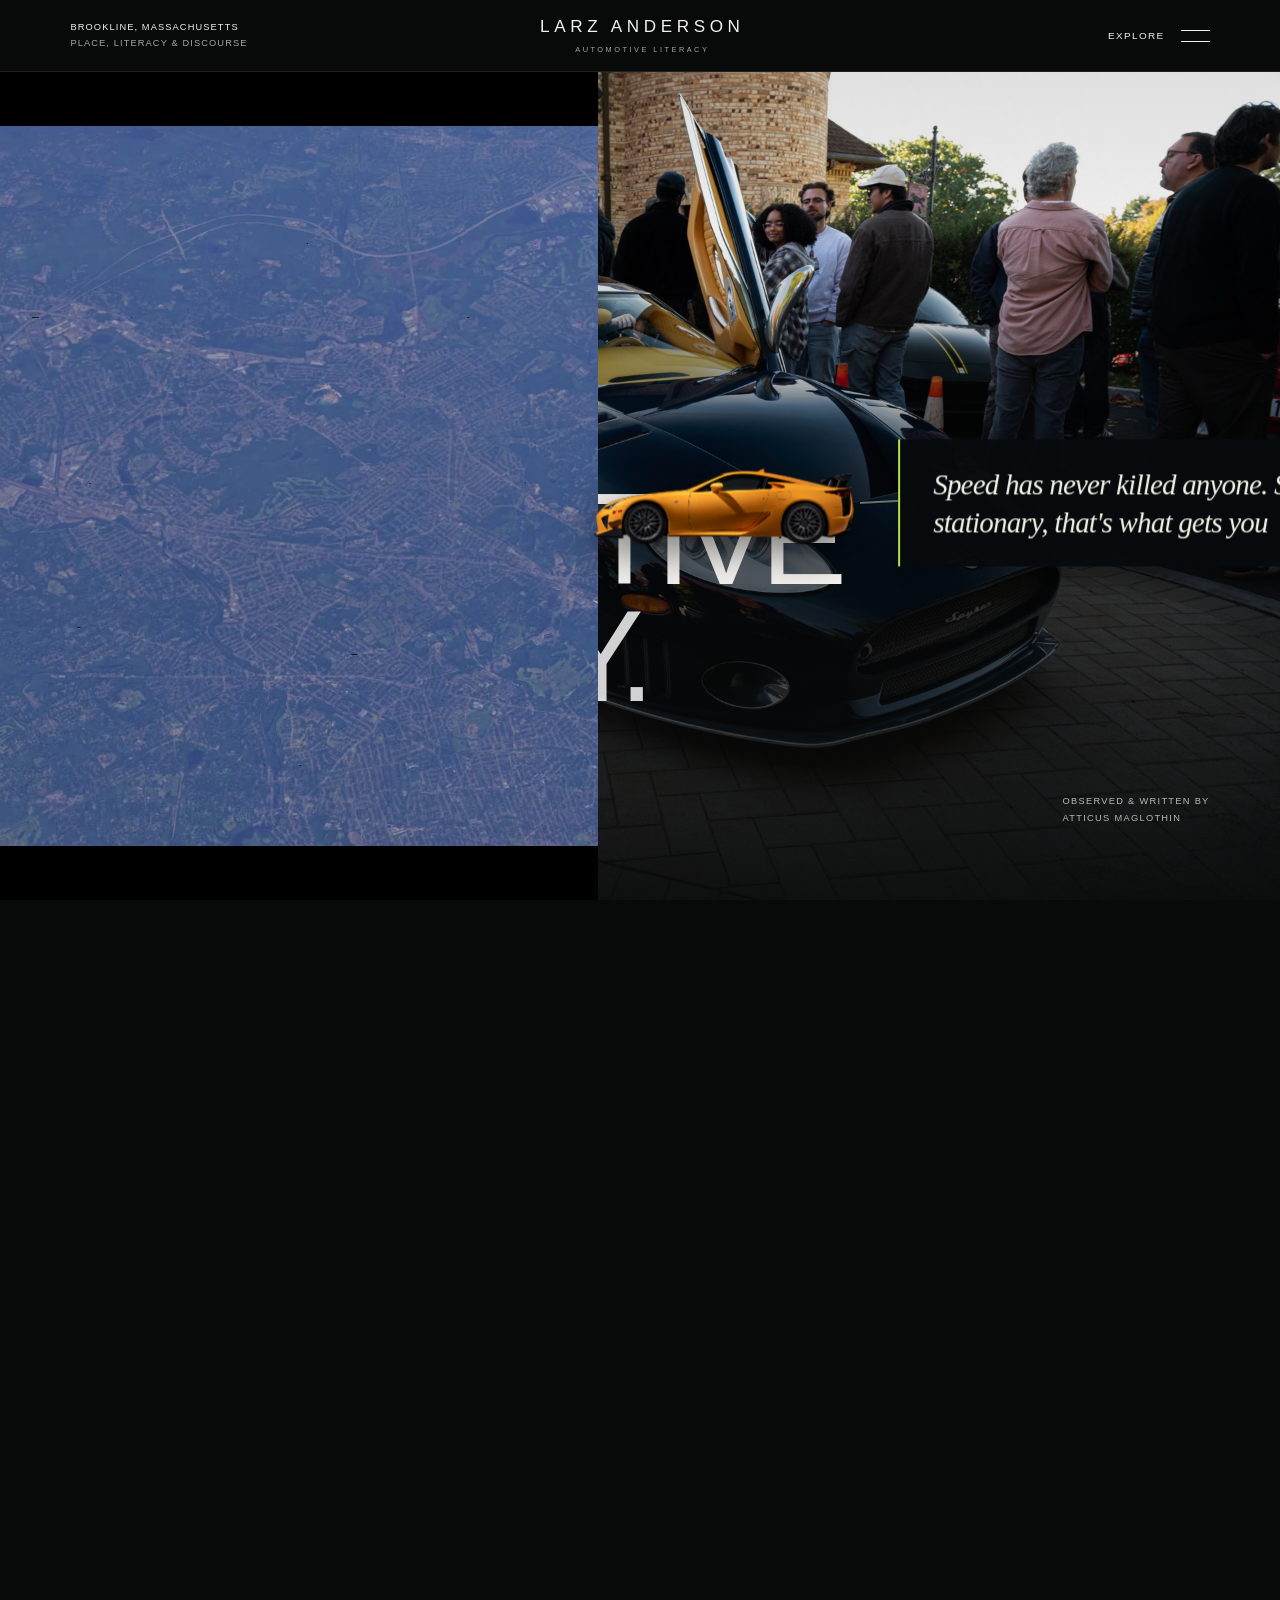
==== index.html @ 23d4bb06 "Use supplied Lexus LFA in intro and scale cursor lettering to 95 percent" ====
<!doctype html><html lang="en"><head><meta charset="utf-8"><meta name="viewport" content="width=device-width, initial-scale=1, viewport-fit=cover"><meta name="theme-color" content="#080909"><meta name="description" content="How Larz Anderson Auto Museum supports automotive literacies through preservation, written language, conversation, and participation."><title>Larz Anderson — Automotive Literacy and Discourse</title><link rel="stylesheet" href="styles.css?v=drive-20261023"><script src="script.js?v=intro-rollback-20261014" defer></script><link rel="preload" href="assets/larz-poster.jpg" as="image"><script type="module" src="car-cursor.mjs?v=quote-trails-095-20261023"></script><script type="module" src="scroll-scenes.mjs?v=scenes-2"></script><script type="module" src="intro-drive.mjs?v=lfa-20261023"></script></head><body><a class="skip-link" href="#mainContent">Skip to content</a>
<header class="site-header" id="siteHeader">
 <a class="header-location" href="#mainContent">Brookline, Massachusetts<span>Place, literacy &amp; discourse</span></a>
 <a class="site-title" href="#scrollSequence" aria-label="Larz Anderson — Introduction">LARZ ANDERSON<span>AUTOMOTIVE LITERACY</span></a>
 <button class="menu-toggle" id="menuToggle" type="button" aria-label="Open navigation" aria-expanded="false" aria-controls="siteNavigation"><span class="menu-word">Explore</span><span class="menu-lines" aria-hidden="true"><i></i><i></i></span></button>
 <nav class="site-navigation" id="siteNavigation" aria-label="Main navigation" hidden>
  <div class="navigation-heading"><p class="eyebrow">Literacy at Larz Anderson</p><p>A place to learn automotive culture.</p></div>
  <div class="navigation-links">
   <a href="#mainContent"><span>01</span>The argument<i>↗</i></a>
   <a href="#museum"><span>02</span>Museum &amp; history<i>↗</i></a>
   <a href="#analysis"><span>03</span>Language &amp; expertise<i>↗</i></a>
   <a href="#place"><span>04</span>Place &amp; participation<i>↗</i></a>
   <a href="fun-facts.html"><span>05</span>Estate connection<i>↗</i></a>
  </div><p class="navigation-credit">Atticus Maglothin / ENGL 1010 / Fall 2026</p>
 </nav>
</header>
<div class="loading-screen" id="loadingScreen" aria-live="polite"><p class="loading-name">LARZ ANDERSON</p><span class="loading-line"></span><p class="loading-label">Approaching a place of learning</p></div>
<section class="scroll-sequence" id="scrollSequence" aria-label="Aerial introduction">
 <div class="intro-stage"><video id="introVideo" class="intro-video" muted playsinline preload="metadata" poster="assets/larz-poster.jpg" aria-label="Aerial approach to the Larz Anderson Auto Museum"></video>
 <div class="intro-bottom"><div class="scroll-cue" id="scrollCue" aria-hidden="true"><span class="scroll-cue-line"></span>Scroll to explore</div></div>
 <div class="intro-progress" aria-hidden="true"><span id="introProgress"></span></div></div>
</section>
<main id="mainContent">
 <section class="project-hero" aria-labelledby="projectHeading">
  <button class="hero-photo-open" type="button" data-photo-view aria-haspopup="dialog" aria-label="Enlarge Spyker C8 · Cars &amp; Coffee"><img class="hero-image" fetchpriority="high" src="assets/cars-coffee/spyker.jpg" width="1920" height="1277" alt="A Spyker C8 with its doors raised outside Larz Anderson Auto Museum." loading="eager" decoding="async"></button>
  <div class="hero-shade"></div><div class="hero-content"><h1 id="projectHeading">AUTOMOTIVE<br><span>LITERACY.</span></h1><div class="hero-bottom"><p>Learning to read cars.<br><em>Learning to take part.</em></p><p class="hero-byline">Observed &amp; written by<br>Atticus Maglothin</p></div></div>
 </section>
 <section class="section-wrap introduction" id="reading" aria-labelledby="readingHeading">
  <div><h2 id="readingHeading" data-text-reveal>MORE THAN<br><em>MACHINES.</em></h2></div>
  <div class="prose "><p>During my October 10, 2026 visit to Larz Anderson Auto Museum, I moved between the original collection downstairs, the rotating exhibition upstairs, and Cars &amp; Coffee on the grounds. Outside, BMWs and Porsche 911s shared the setting with a Pagani Huayra and two Spykers. People gathered around particular cars, compared details, and discussed what owning them would involve. The museum brought together several ways of understanding cars: through their history, their design, the language surrounding them, and the experience of other visitors.</p><p>Literacy helps explain what was happening in those encounters. In <cite>What Is Literacy?</cite>, linguist James Paul Gee connects literacy to participation in secondary Discourses: socially recognizable ways of using language, thinking, and acting beyond our earliest home environment. A Discourse involves knowing how to take part in a group, including what its members notice and value. At the museum, identifying a car was one starting point. Explaining a detail, understanding a reference, or asking a useful question helped turn that recognition into participation.</p><p>Writing researcher Deborah Brandt adds another question in <cite>Sponsors of Literacy</cite>: who provides access to learning, on what terms, and with what benefit to themselves? She describes sponsors as people or institutions that enable and shape literacy while gaining something from it. Here, that sponsor is the present-day museum on the former Anderson estate. Larz Anderson himself is no longer alive. By preserving cars and hosting gatherings, the museum creates opportunities to develop automotive knowledge, while strengthening its own role as a place people return to for that exchange.</p></div>
 </section>
 <section class="chapter" id="museum" aria-labelledby="museumHeading">
  <div class="section-wrap"><header class="chapter-heading"><h2 id="museumHeading" data-text-reveal>READING<br><em>HISTORY.</em></h2></header></div>
  <div class="cinema-wide"><figure class="project-photo "><button class="photo-open media-frame" data-reveal type="button" data-photo-view aria-haspopup="dialog" aria-label="Enlarge Ford GT · interpreting the rotating exhibition"><img src="assets/cars-coffee/gt40.jpg" alt="A white and blue Ford GT beside a blue Ferrari in the rotating exhibition." width="1920" height="1277" loading="lazy" decoding="async"></button><figcaption>Ford GT · interpreting the rotating exhibition<span>Atticus Maglothin</span></figcaption></figure></div>
  <div class="section-wrap split-story"><div class="portrait-column"><figure class="project-photo portrait"><button class="photo-open media-frame" data-reveal type="button" data-photo-view aria-haspopup="dialog" aria-label="Enlarge The original collection · reading design and an old Massachusetts plate"><img src="assets/cars-coffee/collection.jpg" alt="An early automobile with brass lamps and a plate marked MASS 1919 in the basement collection." width="1277" height="1920" loading="lazy" decoding="async"></button><figcaption>The original collection · reading design and an old Massachusetts plate<span>Atticus Maglothin</span></figcaption></figure></div><div class="prose "><p>Downstairs, the original collection made earlier approaches to transportation available for close examination. My photograph shows an upright passenger compartment, brass lamps, and narrow wheels. Upstairs, the rotating exhibition offered a different set of shapes and proportions, including the low Ford GT and the angular white Lamborghini Countach. Moving between the floors allowed me to compare visible design choices rather than treat automotive development as a list of dates.</p><p>Preserving these cars keeps evidence of engineering, design, and use available to later visitors. Their value as museum objects does not depend on whether someone would choose them for transportation today. Nor does it require assuming that other people consider them worthless. The museum makes a particular case for their historical importance by maintaining them, displaying them together, and giving visitors opportunities to investigate their differences.</p><p>Written language also contributes to that reading. In my collection photograph, the old plate includes the abbreviation MASS and the year 1919. Those marks give a visitor something specific to interpret alongside the car's physical features; the plate's date alone does not establish the vehicle's model year. Across the Countach's windshield, the words European Motorsports add another reference beyond the manufacturer's identity. The lettering brings an automotive business name into the display. A visitor can read those words without already knowing the car's technical history, then use them as a starting point for questions.</p><p>This helps clarify what I mean by recognizing cars through their appearance. It involves connecting details such as a badge, body shape, or door design with a model and what I already know about it. Outside, groups gathering around the Pagani and Spykers made their significance visible in another way. Someone unfamiliar with those manufacturers could see that other visitors found the cars unusual, then listen or ask why. Written references, design details, and other people's responses offered different routes into understanding the same object.</p></div></div>
  <div class="section-wrap offset-gallery"><figure class="project-photo wide-car"><button class="photo-open media-frame" data-reveal type="button" data-photo-view aria-haspopup="dialog" aria-label="Enlarge Lamborghini Countach"><img src="assets/cars-coffee/countach.jpg" alt="A white Lamborghini Countach with a rear wing and European Motorsports windshield lettering inside the museum." width="1920" height="1200" loading="lazy" decoding="async"></button><figcaption>Lamborghini Countach · a rear wing and European Motorsports windshield lettering<span>Atticus Maglothin</span></figcaption></figure><p class="image-note">Preserved objects.<br><em>New interpretations.</em></p></div>
 </section>
 <section class="chapter chapter-tonal" id="analysis" aria-labelledby="analysisHeading"><div class="section-wrap">
  <header class="chapter-heading"><h2 id="analysisHeading" data-text-reveal>A SHARED<br><em>LANGUAGE.</em></h2></header>
  <div class="split-story discourse-story"><div class="prose "><p>Huayra, MC20, 720S, and SLR can sound like unrelated names and codes to someone new to the setting. They refer here to models made by Pagani, Maserati, McLaren, and Mercedes-Benz with McLaren. Enthusiasts can use those short references without repeating each manufacturer's full name. That shorthand makes conversation efficient among people who share the background, but a newcomer may need the reference explained before the discussion becomes accessible.</p><p>There is a difference between recognizing that vocabulary and using it to explain something. A rear wing, for example, is the raised structure across the back of a car, commonly associated with controlling airflow. Knowing the term allows someone to name the part. Knowing its history on a particular model allows them to contribute more. During a conversation about the Countach, another visitor mentioned that he had not realized they could have wings. I shared the background I knew about wings being fitted separately from the production line. A visible feature became the subject of an exchange because we brought different knowledge to it.</p><p>My background knowledge became socially useful at that moment. It gave me something relevant to offer a person I did not know, while his uncertainty gave the conversation a direction. The exchange fits Gee's account of Discourse because participation involved connecting an object, an explanation, and another person's interest. Remembering a fact alone would not have created that interaction. Using it in response to what someone else noticed did.</p><p>Tony Mirabelli examines this relationship between words and situations in <cite>Learning to Serve: The Language and Literacy of Food Service Workers</cite>. Studying restaurant workers, he shows that reading a menu involves knowing how dishes are prepared and how to respond to particular customers. Familiarity with the words on the page is only part of the work. The museum is a different setting, but his analysis helps explain why automotive literacy also extends beyond jargon. Explaining a wing to an unfamiliar visitor requires choosing the background that makes the detail meaningful to that person.</p><p>A tourist who cannot identify the MC20 is therefore unfamiliar with one set of references, rather than without literacy. They may bring knowledge of photography, design, history, or another language that changes what they notice. A question can make room for that knowledge and invite an enthusiast to explain their own. The Countach conversation shows how unequal familiarity can support an exchange. It can also become a barrier if experienced visitors assume everyone already understands their shorthand. Access to the cars does not automatically provide access to every conversation around them.</p></div><figure class="project-photo "><button class="photo-open media-frame" data-reveal type="button" data-photo-view aria-haspopup="dialog" aria-label="Enlarge Pagani Huayra · recognition and attention"><img src="assets/cars-coffee/pagani.jpg" alt="The side and front wheel of a blue Pagani Huayra, with visitors gathered behind it." width="1920" height="1277" loading="lazy" decoding="async"></button><figcaption>Pagani Huayra · recognition and attention<span>Atticus Maglothin</span></figcaption></figure></div>
  <div class="split-story story-gap"><figure class="project-photo "><button class="photo-open media-frame" data-reveal type="button" data-photo-view aria-haspopup="dialog" aria-label="Enlarge Spyker C8 · reading design details"><img src="assets/cars-coffee/spyker-detail.jpg" alt="The open door and tan cockpit of a Spyker C8, showing its steering wheel and interior details." width="1920" height="1277" loading="lazy" decoding="async"></button><figcaption>Spyker C8 · reading design details<span>Atticus Maglothin</span></figcaption></figure><div><h3 data-text-reveal>The Knowledge<br>of Ownership</h3><div class="prose "><p>The conversations I overheard moved beyond model names into the practical experience of ownership. People discussed whether they would risk taking especially rare cars out and how owners avoided scratches when driving in Boston. These questions brought the cars into a familiar environment of streets, parking, and possible damage. Admiring the design and deciding whether to drive it through the city required different kinds of knowledge.</p><p>The Montana plates drew my attention for a similar reason. After recognizing one, I began looking for others. I already associated Montana registration with efforts to reduce the tax costs of owning expensive cars, so the plate meant more to me than the name of a distant state. Among the rarest and most expensive cars I looked at, most seemed to carry Montana plates. That was an impression from the vehicles I checked, rather than a systematic count, and a plate alone could not establish why an individual owner registered there.</p><p>My prior knowledge changed what I looked for and how I interpreted what I found. Someone without that background might read Montana simply as evidence of a car's connection to another state. I read it as a possible clue about the financial administration behind the display. Mirabelli's attention to language in context helps explain the difference: the same written reference can lead to different understandings depending on the knowledge a reader brings. At the museum, a small piece of literal text opened a question about ownership that the car's appearance could not answer.</p></div></div></div>
  <div class="detail-gallery"><figure class="project-photo "><button class="photo-open media-frame" data-reveal type="button" data-photo-view aria-haspopup="dialog" aria-label="Enlarge Pagani Huayra · interpreting engineering"><img src="assets/cars-coffee/pagani-detail.jpg" alt="Exposed structure and mechanical details under the open bodywork of a Pagani Huayra." width="1920" height="1277" loading="lazy" decoding="async"></button><figcaption>Pagani Huayra · interpreting engineering<span>Atticus Maglothin</span></figcaption></figure><figure class="project-photo "><button class="photo-open media-frame" data-reveal type="button" data-photo-view aria-haspopup="dialog" aria-label="Enlarge Lamborghini Revuelto · visual literacy"><img src="assets/cars-coffee/revuelto.jpg" alt="The front wheel, brake and sculpted bodywork of a Lamborghini Revuelto." width="1920" height="1277" loading="lazy" decoding="async"></button><figcaption>Lamborghini Revuelto · visual literacy<span>Atticus Maglothin</span></figcaption></figure></div>
 </div></section>
 <section class="chapter" id="place" aria-labelledby="placeHeading"><div class="section-wrap">
  <header class="chapter-heading"><h2 id="placeHeading" data-text-reveal>PLACE &amp;<br><em>ACCESS.</em></h2></header>
  <div class="split-story place-story"><div><div class="prose "><p>The grounds also shaped what received attention. Lower on the hill, I encountered more familiar BMWs and Porsche 911s, with Corvettes and Chargers along the side slopes. Near the museum at the top, reserved spaces gave the rarest and most expensive cars a prominent setting. The Pagani and Spykers near the museum, together with the groups gathering around them, made the progression especially noticeable. Specific cars, their placement, and the attention they attracted supported my impression of a hierarchy.</p><p>That hierarchy did not make the other cars insignificant. It made some forms of significance easier to see. A newcomer could follow the movement uphill and the gathering crowds before understanding the models themselves. Someone with a particular interest in BMWs could find a different center of attention lower down. The setting helped communicate what was exceptional within this gathering, while visitors' backgrounds still shaped what mattered to them.</p><p>Brandt's account of sponsorship makes access part of this analysis. The museum supplied the grounds, collections, and event through which visitors could encounter cars and other people's expertise. Its <a href="https://www.larzanderson.org/event-details/cars-coffee-2026-10-10-08-30">listing for the October 10 gathering</a> offered complimentary museum admission and welcomed spectators. That opened participation to people who had no car to display. Yet access to conversation still depended partly on whether explanations were available. The museum could bring a newcomer close to a rare car; learning what its details meant also depended on signs, questions, and the people nearby.</p></div></div><figure class="project-photo portrait"><button class="photo-open media-frame" data-reveal type="button" data-photo-view aria-haspopup="dialog" aria-label="Enlarge BMW · participation beyond the rarest cars"><img src="assets/cars-coffee/bmw.jpg" alt="A red BMW parked on the grass with its hood open and trees behind it." width="1277" height="1920" loading="lazy" decoding="async"></button><figcaption>BMW · participation beyond the rarest cars<span>Atticus Maglothin</span></figcaption></figure></div>
  <div class="split-story story-gap"><figure class="project-photo "><button class="photo-open media-frame" data-reveal type="button" data-photo-view aria-haspopup="dialog" aria-label="Enlarge Jaguar · a setting for historical interpretation"><img src="assets/cars-coffee/jaguar.jpg" alt="A classic black Jaguar seen from the front inside the museum." width="1920" height="1277" loading="lazy" decoding="async"></button><figcaption>Jaguar · a setting for historical interpretation<span>Atticus Maglothin</span></figcaption></figure><div><h3 data-text-reveal>Making Room<br>for Exchange</h3><div class="prose "><p>The espresso bar stood near the entrance, close to the cars and the movement between the museum and its grounds. Its placement gave visitors a shared stopping point in the middle of the gathering. People could pause for coffee without leaving the setting where they were looking at cars. The museum's event listing identifies the provider as Espresso Dave. That arrangement placed a familiar everyday activity beside a more specialized interest.</p><p>This matters for Gee's distinction between acquisition and learning. He uses acquisition for developing familiarity through exposure and practice in meaningful settings, while learning involves conscious explanation and analysis. Coffee near the cars helped provide time and proximity for the first; a conversation explaining a feature could contribute to the second. The location created opportunities for those processes to meet, even though I could not assume that every person stopping for coffee was discussing cars.</p><p>The museum's sponsorship therefore included the conditions for exchange as well as its displayed collection. The bar near the entrance, the cars outside, and the exhibitions inside gave people connected reasons to remain in the same place. Visitors supplied the questions and explanations that could turn that proximity into participation. Hosting those encounters also supported the museum's own identity as a gathering place for automotive interest.</p></div></div></div>
  <div class="closing-statement"><h3 data-text-reveal>LEARNING<br>TOGETHER.</h3><div class="prose "><p>Learning together became clearest when I looked at specific moments from the visit. Beside the Countach, another visitor's unfamiliarity with the wing gave my background knowledge a use. Outside, recognizing one Montana plate changed how I examined the cars that followed. Around the Pagani and Spykers, other people's attention showed newcomers where there might be something worth investigating. Knowledge developed through different combinations of objects, written language, prior experience, and conversation.</p><p>The three readings help explain different parts of those moments. Gee shows why knowing how to participate matters alongside knowing facts. Mirabelli shows why interpreting words and responding to people depend on the situation. Brandt directs attention to the institution providing these opportunities and shaping their terms. Applied to the visit, their ideas explain how the museum supports automotive literacies through preservation and through the social activity surrounding its collections.</p><p>I arrived with enough background to recognize certain cars and contribute to a conversation, but that familiarity also shaped what I noticed first. Another visitor could begin with a photograph, a plate, or an unfamiliar feature and reach a different question. The museum's value as a place of literacy lies in making those starting points available for exchange. Its collections preserve objects people can return to, while its gatherings allow what one person knows to become useful to someone else.</p></div></div>
 </div></section>
 <a class="fact-teaser" href="fun-facts.html"><div><p class="teaser-title">HISTORY<br><em>IN PLACE.</em></p></div><span class="teaser-link">Explore the estate connection <i>↗</i></span></a>
 
</main>
<dialog class="photo-dialog" id="photoDialog" aria-labelledby="photoDialogCaption"><button class="photo-close" type="button" aria-label="Close enlarged photograph" autofocus>Close <span>×</span></button><figure><img id="photoDialogImage" alt=""><figcaption id="photoDialogCaption"></figcaption></figure></dialog>
<footer class="site-footer"><a class="footer-wordmark" href="#mainContent">LARZ ANDERSON<span>AUTOMOTIVE LITERACY</span></a><div><p>Analysis &amp; museum photography by Atticus Maglothin</p><p>ENGL 1010 · Literacies and Place · October 2026</p></div><a class="back-top" href="#scrollSequence">Return to the opening <span>↑</span></a></footer></body></html>
---- styles.css ----
:root{--bg:#080909;--panel:#0e1011;--text:#f2f1ed;--muted:#a6a8a5;--line:#2b2e2e;--accent:#c1b399;--header-height:72px;--intro-scroll-length:580vh;--gutter:clamp(1.4rem,5.5vw,6rem);--ease:cubic-bezier(.2,.75,.2,1)}
.car-cursor-layer{position:fixed;inset:0;width:100vw;height:100vh;z-index:1000;pointer-events:none!important;user-select:none;contain:strict}.has-car-cursor,.has-car-cursor *{cursor:none!important}@media print{.car-cursor-layer{display:none!important}}
*{box-sizing:border-box}html{background:var(--bg);scroll-padding-top:calc(var(--header-height) + 22px)}body{margin:0;padding-top:var(--header-height);background:var(--bg);color:var(--text);font-family:"Helvetica Neue",Helvetica,Arial,sans-serif;-webkit-font-smoothing:antialiased}button,a{-webkit-tap-highlight-color:transparent}button{font:inherit}a{color:inherit;text-decoration:none}button{color:inherit}button,a,summary{touch-action:manipulation}a:focus-visible,button:focus-visible,summary:focus-visible{outline:1px solid var(--accent);outline-offset:7px}::selection{background:#c1b399;color:#080909}h1,h2,h3,p,figure{margin:0}em{font-family:Georgia,"Times New Roman",serif;font-weight:400}h1,h2,h3{font-weight:400}img{max-width:100%}.skip-link{position:fixed;z-index:200;top:-100px;left:1rem;padding:1rem;background:var(--text);color:var(--bg)}.skip-link:focus{top:1rem}
.site-header{position:fixed;inset:0 0 auto;height:var(--header-height);z-index:80;display:grid;grid-template-columns:1fr auto 1fr;align-items:center;padding:0 var(--gutter);border-bottom:1px solid #ffffff18;background:#080909;transition:background 250ms,border-color 250ms}.site-header.is-scrolled{background:#080909f2;backdrop-filter:blur(12px);border-color:#ffffff20}.header-location{justify-self:start;font-size:.58rem;letter-spacing:.12em;text-transform:uppercase;line-height:1.7}.header-location span{display:block;color:var(--muted)}.site-title{display:block;text-align:center;font-size:1.07rem;letter-spacing:.27em;font-weight:500;padding-left:.27em}.site-title span{display:block;margin-top:.45rem;font-size:.46rem;letter-spacing:.34em;color:var(--muted)}.menu-toggle{display:flex;align-items:center;gap:1rem;justify-self:end;background:none;border:0;padding:1rem 0 1rem 1rem;cursor:pointer}.menu-word{font-size:.62rem;letter-spacing:.14em;text-transform:uppercase}.menu-lines{width:29px;height:12px;display:flex;flex-direction:column;justify-content:space-between}.menu-lines i{display:block;width:100%;height:1px;background:var(--text);transition:transform 250ms}.menu-toggle[aria-expanded=true] .menu-lines i:first-child{transform:translateY(5.5px) rotate(45deg)}.menu-toggle[aria-expanded=true] .menu-lines i:last-child{transform:translateY(-5.5px) rotate(-45deg)}.menu-open{overflow:hidden}.site-navigation[hidden]{display:none}.site-navigation{position:fixed;top:var(--header-height);left:0;right:0;height:calc(100dvh - var(--header-height));background:#080909;display:grid;grid-template-columns:1fr 1.3fr;gap:4vw;align-content:center;padding:4vh var(--gutter);overflow:auto;animation:menuIn .35s var(--ease)}.navigation-heading>p:last-child{font:italic clamp(1.3rem,2.7vw,2.7rem)/1.3 Georgia,serif;max-width:10ch;margin-top:1.8rem;color:#b9b9b3}.navigation-links a{display:flex;align-items:baseline;gap:1.2rem;padding:clamp(.8rem,2.2vh,1.4rem) 0;border-bottom:1px solid var(--line);font-size:clamp(1.2rem,2.8vw,2.6rem);letter-spacing:-.035em;transition:color .2s}.navigation-links a>span{font:400 .58rem Arial,sans-serif;letter-spacing:.04em;color:var(--muted)}.navigation-links a i{font-size:1.1rem;margin-left:auto;font-style:normal;color:#888e8a;transition:transform .3s}.navigation-links a:hover{color:var(--accent)}.navigation-links a:hover i{transform:translate(4px,-4px)}.navigation-credit{grid-column:1/-1;font-size:.58rem;letter-spacing:.1em;text-transform:uppercase;color:var(--muted);margin-top:2rem}@keyframes menuIn{from{opacity:0;transform:translateY(-10px)}to{opacity:1;transform:none}}
.loading-screen{position:fixed;inset:0;z-index:90;background:#080909;display:flex;align-items:center;justify-content:center;flex-direction:column;transition:opacity .45s,visibility .45s}.loading-screen.is-hidden{opacity:0;visibility:hidden;pointer-events:none}.loading-name{font-size:clamp(1rem,2.4vw,1.8rem);letter-spacing:.3em}.loading-label{font-size:.5rem;letter-spacing:.25em;text-transform:uppercase;color:var(--muted)}.loading-line{width:100px;height:1px;margin:2rem 0;background:#333;position:relative;overflow:hidden}.loading-line:after{content:"";position:absolute;inset:0;background:#ddd;animation:loadLine 1.5s infinite cubic-bezier(.4,0,.2,1)}@keyframes loadLine{from{transform:translateX(-101%)}to{transform:translateX(101%)}}
.scroll-sequence{height:var(--intro-scroll-length);background:#000}.intro-stage{position:sticky;top:var(--header-height);height:calc(100svh - var(--header-height));overflow:hidden}.intro-video{width:100%;height:100%;object-fit:contain;background:#000;pointer-events:none}.intro-bottom{position:absolute;inset:auto var(--gutter) 2.5rem;display:flex;align-items:center;justify-content:space-between;gap:1rem}.scroll-cue{display:flex;align-items:center;gap:1rem;font-size:.58rem;text-transform:uppercase;letter-spacing:.14em;text-shadow:0 1px 8px #000}.scroll-cue{transition:opacity .3s}.scroll-cue.is-hidden{opacity:0}.scroll-cue-line{display:block;width:1px;height:40px;background:linear-gradient(#fff,#ffffff20)}.intro-progress{position:absolute;bottom:0;left:0;right:0;height:2px;background:#ffffff16}.intro-progress span{display:block;height:100%;transform:scaleX(0);transform-origin:left;background:var(--accent)}.intro-unavailable{height:calc(100svh - var(--header-height))}
main{position:relative;background:var(--bg)}.project-hero{min-height:760px;height:calc(100svh + 60px);max-height:1100px;position:relative;display:flex;align-items:flex-end;isolation:isolate;overflow:hidden}.hero-photo-open{position:absolute;inset:0;z-index:-2;display:block;width:100%;height:100%;padding:0;border:0;border-radius:0;background:none;cursor:zoom-in}.hero-photo-open:focus-visible{outline-offset:-8px}.hero-image{position:absolute;inset:0;width:100%;height:100%;object-fit:cover;object-position:center 43%;z-index:-2}.hero-shade{pointer-events:none;position:absolute;inset:0;z-index:-1;background:linear-gradient(180deg,#08090920 0%,#08090910 20%,#08090990 54%,#080909f0 100%)}.hero-content{pointer-events:none;width:100%;padding:6rem var(--gutter) 4.5rem}.eyebrow{font-size:.61rem;line-height:1.7;letter-spacing:.17em;text-transform:uppercase;color:var(--accent)}.hero-content>.eyebrow{color:#deded7}.hero-content h1{font-size:clamp(4rem,10.1vw,10rem);line-height:.91;letter-spacing:-.065em;font-weight:400;margin-top:2.6rem}.hero-content h1>span{color:#ffffffd1}.hero-bottom{display:flex;justify-content:space-between;align-items:flex-end;margin-top:2.6rem;gap:2rem}.hero-bottom>p:first-child{font-size:clamp(1.1rem,1.9vw,1.7rem);line-height:1.45;letter-spacing:-.015em}.hero-bottom em{color:#c4c5bd}.hero-byline{font-size:.58rem;letter-spacing:.14em;text-transform:uppercase;line-height:1.9;color:#b6bbb5}.chapter-nav{display:grid;grid-template-columns:repeat(4,1fr);margin:0 var(--gutter);border-bottom:1px solid var(--line)}.chapter-nav a{position:relative;display:flex;align-items:center;gap:1.1rem;padding:1.9rem .7rem;font-size:.69rem;color:var(--muted)}.chapter-nav a>span{font-size:.52rem;color:var(--accent)}.chapter-nav a:after{content:"";position:absolute;bottom:-1px;height:1px;background:var(--text);left:0;width:100%;transform:scaleX(0);transform-origin:left;transition:transform .3s}.chapter-nav a:hover:after,.chapter-nav a[aria-current]:after{transform:scaleX(1)}.chapter-nav a:hover,.chapter-nav a[aria-current]{color:var(--text)}
.section-wrap{max-width:1600px;width:100%;margin-inline:auto;padding-inline:var(--gutter)}.introduction{display:grid;grid-template-columns:1fr 1fr;gap:8vw;padding-block:clamp(6rem,11vw,11rem)}.introduction h2{font-size:clamp(2.5rem,4.6vw,4.7rem);line-height:1.03;letter-spacing:-.045em;margin-top:2rem}.introduction h2 em{letter-spacing:-.065em;color:#b8bcb6}.prose{font-size:clamp(.97rem,1.08vw,1.07rem);line-height:1.9;color:#bdc1bc;max-width:68ch}.prose p{margin-bottom:1.7rem}.prose p:last-child{margin-bottom:0}.prose a{text-decoration:underline;text-underline-offset:.2em}.chapter{padding-block:clamp(4rem,7vw,7rem);border-top:1px solid var(--line);overflow:clip}.chapter-heading{margin-bottom:clamp(3rem,6vw,6rem)}.chapter-heading .eyebrow span{display:inline-block;margin-right:1rem;color:#f2f1ed}.chapter-heading h2{margin-top:2rem;font-size:clamp(3.5rem,7.5vw,7.6rem);line-height:.94;letter-spacing:-.05em}.chapter-heading h2 em{letter-spacing:-.07em;color:#b4b9b2}.chapter-tonal{background:#0e1011}.cinema-wide{padding:0 2vw}.cinema-wide .photo-open{aspect-ratio:2/1}.cinema-wide .photo-open img{width:100%;height:100%;object-fit:cover;object-position:center 45%}.cinema-wide figcaption{padding-inline:3.5vw}.split-story{display:grid;grid-template-columns:minmax(0,1fr) minmax(0,1fr);gap:clamp(2.5rem,7vw,7rem);align-items:start;margin-top:clamp(4rem,7vw,7rem)}.split-story>.project-photo,.split-story>.portrait-column{position:sticky;top:120px}.portrait-column{width:78%;margin-inline:auto}.portrait img{max-height:740px;object-fit:contain;width:100%;background:#090a0a}.offset-gallery{display:grid;grid-template-columns:1.6fr 1fr;align-items:end;gap:8vw;margin-top:clamp(5rem,9vw,9rem)}.image-note{font-size:clamp(1.2rem,2.6vw,2.5rem);letter-spacing:-.03em;line-height:1.4;padding-bottom:2rem}.image-note em{color:var(--muted)}.discourse-story{margin-top:0}.story-gap{margin-top:clamp(6rem,10vw,10rem)}.split-story h3{margin:1.8rem 0 2.1rem;font-size:clamp(1.8rem,3.4vw,3.3rem);line-height:1.09;letter-spacing:-.04em}.detail-gallery{display:grid;grid-template-columns:1fr 1fr;gap:2rem;margin-top:clamp(5rem,9vw,9rem)}.detail-gallery>.project-photo:nth-child(2){padding-top:8rem}.place-story{margin-top:0}.place-story>.portrait{width:75%;margin-left:auto}.closing-statement{margin-top:clamp(6rem,11vw,11rem);padding-top:clamp(4rem,7vw,7rem);border-top:1px solid var(--line);text-align:center}.closing-statement h3{font-size:clamp(2.5rem,6vw,6rem);line-height:1.03;letter-spacing:-.045em;margin-top:2rem}.closing-statement .prose{margin:3.5rem auto 0;text-align:left;max-width:76ch}
.project-photo{margin:0;min-width:0}.photo-open{display:block;position:relative;width:100%;padding:0;border:0;border-radius:0;background:#16191a;overflow:hidden;cursor:zoom-in;text-align:left}.photo-open img{display:block;width:100%;height:auto;transform:scale(1);transition:transform 1.1s var(--ease)}.photo-open:hover img{transform:scale(1.025)}.project-photo figcaption{display:flex;justify-content:space-between;gap:1rem;margin-top:1rem;color:#a8ada7;font-size:.57rem;line-height:1.7;letter-spacing:.04em}.project-photo figcaption span{color:#777e77;white-space:nowrap}.media-frame.is-pending{clip-path:inset(0 100% 0 0)}.media-frame.is-pending img{transform:scale(1.07)}.media-frame.is-revealed{animation:imageWipe 950ms var(--ease) both}.media-frame.is-revealed img{animation:imageSettle 1.45s var(--ease) backwards}[data-text-reveal].is-pending{opacity:0;transform:translateY(24px)}[data-text-reveal].is-revealed{animation:textEnter .8s var(--ease) both}@keyframes imageWipe{from{clip-path:inset(0 100% 0 0)}to{clip-path:inset(0 0 0 0)}}@keyframes imageSettle{from{transform:scale(1.07)}to{transform:scale(1)}}@keyframes textEnter{from{opacity:0;transform:translateY(24px)}to{opacity:1;transform:translateY(0)}}
.fact-teaser{display:flex;justify-content:space-between;align-items:flex-end;gap:3rem;padding:clamp(5rem,9vw,9rem) var(--gutter);background:linear-gradient(110deg,#171b1d,#0a0b0c);border-block:1px solid #ffffff1c;overflow:hidden}.teaser-title{font-size:clamp(3rem,6vw,6rem);line-height:.98;letter-spacing:-.05em;margin-top:2rem}.teaser-title em{color:#aeb7b2;transition:color .3s}.teaser-link{display:flex;align-items:center;gap:2rem;white-space:nowrap;font-size:.65rem;letter-spacing:.08em;padding-bottom:.8rem;border-bottom:1px solid #777e77}.teaser-link i{font:normal 1.6rem Arial;transition:transform .3s}.fact-teaser:hover i{transform:translate(4px,-4px)}.fact-teaser:hover em{color:var(--text)}.project-about{display:grid;grid-template-columns:1fr 1fr;gap:8vw;padding-block:clamp(5rem,8vw,8rem)}.project-about h2{margin-top:1.7rem;font-size:clamp(2rem,3.6vw,3.5rem);line-height:1.1;letter-spacing:-.04em}.photo-credit{margin-top:2rem;color:#7f8881;font-size:.65rem;line-height:1.8}.sources-section{padding-bottom:6rem}.sources-disclosure{margin-top:1rem;border-block:1px solid var(--line)}.sources-disclosure summary{display:flex;align-items:center;justify-content:space-between;list-style:none;cursor:pointer;padding:2rem 0}.sources-disclosure summary::-webkit-details-marker{display:none}.sources-disclosure h2{font-size:clamp(1.8rem,2.9vw,2.6rem);letter-spacing:-.035em}.disclosure-icon{font-size:1.8rem;color:var(--muted);font-weight:200;transition:transform .25s}.sources-disclosure[open] .disclosure-icon{transform:rotate(45deg)}.works-cited{list-style:none;max-width:95ch;padding:0 0 2rem;margin:0;display:grid;gap:1.5rem;font-size:.83rem;line-height:1.85;color:var(--muted)}.works-cited li{padding-left:1.3rem;text-indent:-1.3rem;overflow-wrap:anywhere}.works-cited a{color:#c1b399;text-decoration:underline;text-underline-offset:.2em}.site-footer{display:grid;grid-template-columns:1fr 1fr auto;align-items:center;gap:3rem;border-top:1px solid var(--line);padding:3.5rem var(--gutter)}.footer-wordmark{font-size:1rem;letter-spacing:.17em}.footer-wordmark span{display:block;font-size:.45rem;margin-top:.5rem;color:var(--muted);letter-spacing:.22em}.site-footer p{font-size:.6rem;color:#8a928b;line-height:1.8}.back-top{font-size:.62rem;display:flex;align-items:center;gap:1.5rem}.back-top span{font-size:1.3rem}.photo-viewing{overflow:hidden}.photo-dialog{width:min(1500px,96vw);max-width:none;max-height:96svh;padding:4rem 2rem 1.5rem;background:#080909;color:var(--text);border:1px solid #ffffff30}.photo-dialog:not([open]){display:none}.photo-dialog::backdrop{background:#000e;backdrop-filter:blur(6px)}.photo-dialog figure{margin:0}.photo-dialog img{display:block;width:100%;height:76svh;object-fit:contain}.photo-dialog figcaption{font-size:.68rem;color:var(--muted);margin-top:1rem;line-height:1.6}.photo-close{position:absolute;top:.5rem;right:1rem;display:flex;gap:1.5rem;align-items:center;background:none;border:0;padding:.6rem;font-size:.6rem;text-transform:uppercase;letter-spacing:.1em;cursor:pointer}.photo-close span{font-size:1.7rem}
.fact-introduction{padding-top:clamp(4rem,7vw,7rem);padding-bottom:3rem}.fact-introduction h1{font-size:clamp(3.5rem,8vw,8rem);line-height:.96;letter-spacing:-.05em;margin-top:2rem}.fact-introduction h1 em{color:#adb6ae}.fact-meta{display:flex;justify-content:space-between;gap:2rem;align-items:end;margin-top:3rem;border-top:1px solid var(--line);padding-top:2rem}.fact-meta h2{font-size:.7rem;letter-spacing:.16em;text-transform:uppercase}.fact-meta>p{font:italic 1.2rem/1.4 Georgia,serif;color:var(--muted)}.eagle-card{position:relative;width:100%;height:clamp(440px,56vw,780px);display:block;overflow:hidden;padding:0;border:1px solid var(--line);border-radius:0;background:#10110f;color:var(--text);cursor:crosshair;touch-action:pan-y;user-select:none;-webkit-user-select:none}.eagle-base,.eagle-canvas{position:absolute;inset:0;width:100%;height:100%}.eagle-base{object-fit:contain;filter:grayscale(1);pointer-events:none}.eagle-canvas{pointer-events:none}.eagle-hint{position:absolute;top:1.5rem;right:1.5rem;display:flex;gap:1rem;font-size:.55rem;letter-spacing:.14em;text-transform:uppercase;color:#bbbdb2;pointer-events:none;transition:opacity .2s}.eagle-card:hover .eagle-hint,.eagle-card.is-revealed .eagle-hint{opacity:0}.eagle-fallback-caption{display:none}.eagle-card.has-image-error .eagle-fallback-caption{display:block;position:absolute;bottom:2rem;width:100%;text-align:center;font:1.5rem Georgia,serif}.eagle-fallback-caption strong{display:block;font-size:3rem;font-weight:400}.fact-instruction{display:flex;justify-content:space-between;gap:2rem;margin-top:1.3rem;color:var(--muted);font-size:.65rem;line-height:1.8}.fact-instruction>span{font-size:.57rem;letter-spacing:.14em;text-transform:uppercase}.fact-return{padding-block:4rem}.text-link{display:inline-flex;gap:3rem;font-size:.72rem;padding:1rem 0;border-bottom:1px solid #666}.text-link span{font-size:1rem}
@media(min-width:1700px){.hero-content{max-width:1700px;margin:auto}.fact-teaser{padding-inline:max(var(--gutter),calc((100vw - 1420px)/2))}}
@media(max-width:1000px){.header-location{font-size:.48rem}.site-title{font-size:.85rem}.split-story{gap:3rem}.portrait-column{width:90%}.site-footer{grid-template-columns:1fr 1fr}.back-top{grid-column:1/-1}.navigation-heading{display:none}.site-navigation{grid-template-columns:1fr}.navigation-links{max-width:750px;width:100%;margin:auto}}
@media(max-width:760px){:root{--header-height:64px;--intro-scroll-length:480vh;--gutter:1.4rem}html{scroll-padding-top:calc(var(--header-height) + 18px)}.site-header{grid-template-columns:1fr auto;padding-inline:1.3rem}.header-location{display:none}.site-title{text-align:left;justify-self:start;font-size:.81rem;letter-spacing:.18em;padding:0}.site-title span{font-size:.39rem;letter-spacing:.22em}.menu-word{display:none}.menu-toggle{padding:1rem}.menu-lines{width:24px}.site-navigation{padding:1.5rem var(--gutter)}.navigation-links a{font-size:1.55rem;padding:1.1rem 0}.navigation-credit{font-size:.5rem;margin-top:1rem}.intro-bottom{bottom:1.6rem;gap:.7rem}.scroll-cue{font-size:.48rem;letter-spacing:.08em;gap:.7rem}.scroll-cue-line{height:25px}.project-hero{min-height:650px;max-height:850px;height:90svh}.hero-image{object-position:49% center}.hero-content{padding:4rem var(--gutter) 2.8rem}.hero-content>.eyebrow{font-size:.47rem;letter-spacing:.09em}.hero-content h1{font-size:clamp(2.5rem,11.7vw,5.5rem);margin-top:1.8rem;letter-spacing:-.055em}.hero-bottom{align-items:start;flex-direction:column;gap:1.5rem;margin-top:1.9rem}.hero-bottom>p:first-child{font-size:1.15rem}.hero-byline{font-size:.46rem;line-height:1.7}.chapter-nav{grid-template-columns:1fr 1fr}.chapter-nav a{padding:1.2rem .2rem;font-size:.6rem;gap:.8rem;border-bottom:1px solid var(--line)}.chapter-nav a:after{bottom:0}.chapter-nav{border-bottom:0}.introduction,.split-story,.project-about{grid-template-columns:1fr;gap:2.5rem}.introduction{padding-block:5rem}.introduction h2{font-size:clamp(2.6rem,10vw,3.1rem)}.prose{font-size:.97rem;line-height:1.85}.chapter-heading h2{font-size:clamp(2.5rem,11.6vw,5.5rem)}.chapter-heading{margin-bottom:3rem}.eyebrow{font-size:.51rem;letter-spacing:.12em}.chapter{padding-block:4rem}.cinema-wide{padding-inline:0}.cinema-wide .photo-open{aspect-ratio:1.3/1}.cinema-wide figcaption{padding-inline:var(--gutter)}.split-story{margin-top:3rem}.split-story>.project-photo,.split-story>.portrait-column{position:static}.split-story>.portrait-column{order:2;width:82%;max-width:370px}.portrait img{max-height:540px}.offset-gallery{grid-template-columns:1fr;gap:2rem;margin-top:4rem}.image-note{font-size:1.8rem;padding:0}.discourse-story{margin-top:0}.story-gap{margin-top:5rem}.story-gap>.project-photo{order:2}.detail-gallery{grid-template-columns:1fr;gap:2.5rem;margin-top:4rem}.detail-gallery>.project-photo:nth-child(2){padding-top:0}.place-story>.portrait{width:82%;margin:auto;max-width:370px}.project-photo figcaption{font-size:.52rem;gap:.5rem}.project-photo figcaption span{font-size:.45rem}.closing-statement{margin-top:5rem;padding-top:4rem}.closing-statement h3{font-size:2.8rem}.closing-statement .prose{margin-top:2.5rem}.fact-teaser{align-items:start;flex-direction:column;padding-block:4.5rem;gap:2.5rem}.teaser-title{font-size:3.4rem}.teaser-link{font-size:.6rem}.project-about{padding-block:4.5rem}.sources-section{padding-bottom:4rem}.works-cited{font-size:.77rem}.site-footer{grid-template-columns:1fr;gap:2rem;padding-block:3rem}.photo-dialog{width:100vw;max-height:100svh;padding:4rem .7rem 1rem}.photo-dialog img{height:70svh}.fact-introduction{padding-top:4rem}.fact-introduction h1{font-size:clamp(3rem,12vw,5.2rem)}.fact-meta{align-items:start;flex-direction:column;gap:1.2rem;margin-top:2rem}.fact-meta>p{font-size:1rem}.eagle-card{height:470px;cursor:pointer}.eagle-hint{font-size:0;right:1rem;top:1rem}.eagle-hint:before{content:'Tap to reveal';font-size:.5rem}.eagle-hint>span{display:none}.fact-instruction{flex-direction:column;gap:.7rem}.fact-instruction p{font-size:.6rem}}
@media(prefers-reduced-motion:reduce){:root{--intro-scroll-length:calc(100svh - var(--header-height))}*,*:before,*:after{animation:none!important;transition:none!important;scroll-behavior:auto!important}.scroll-cue,.intro-progress{display:none}.intro-bottom{justify-content:flex-end}.media-frame.is-pending,[data-text-reveal].is-pending{clip-path:none;opacity:1;transform:none}.media-frame img,.photo-open:hover img{transform:none}.eagle-hint{font-size:0}.eagle-hint:before{content:'Select to reveal';font-size:.55rem}}
@media print{body{padding-top:0}.site-header,.scroll-sequence,.chapter-nav,.fact-teaser,.site-footer,.photo-dialog,.skip-link{display:none!important}body,main,.chapter-tonal{background:#fff;color:#000}.project-hero{height:auto;min-height:0;padding:2rem 0}.hero-image,.hero-shade{display:none}.hero-content{padding:0}.hero-content h1,.hero-content h1>span{font-size:40pt;color:#000}.prose,.eyebrow,.hero-bottom em,.hero-byline{color:#333}.media-frame.is-pending,[data-text-reveal].is-pending{clip-path:none;opacity:1;transform:none}.section-wrap{padding:1rem}.chapter{padding:2rem 0}.split-story>.project-photo,.split-story>.portrait-column{position:static}.chapter-heading h2{font-size:30pt}.sources-disclosure>ol{display:block!important}.sources-disclosure summary{display:block}}

/* Titles stand on their own, without numbered labels. */
.introduction h2,.chapter-heading h2,.fact-introduction h1,.closing-statement h3,.project-about h2,.teaser-title,.hero-content h1{margin-top:0}
.split-story h3{margin-top:0}

.has-scroll-scenes [data-scene="history"] .media-frame.is-revealed{animation:historyShutter 1.1s var(--ease) both}
.has-scroll-scenes [data-scene="discourse"] .media-frame.is-revealed{animation:discourseDiagonal 1.05s var(--ease) both}
.has-scroll-scenes [data-scene="place"] .media-frame.is-revealed{animation:placeCurtain 1.1s var(--ease) both}
.has-scroll-scenes [data-scene="introduction"] [data-text-reveal].is-revealed{animation:introductionTitle .9s var(--ease) both}
.has-scroll-scenes [data-scene="history"] [data-text-reveal].is-revealed{animation:historyTitle .95s var(--ease) both}
.has-scroll-scenes [data-scene="discourse"] [data-text-reveal].is-revealed{animation:discourseTitle .9s var(--ease) both}
.has-scroll-scenes [data-scene="place"] [data-text-reveal].is-revealed{animation:placeTitle 1s var(--ease) both}
.has-scroll-scenes [data-scene="facts-title"] [data-text-reveal].is-revealed{animation:introductionTitle 1s var(--ease) both}
.has-scroll-scenes .chapter-heading h2 em,.has-scroll-scenes .fact-introduction h1 em{display:inline-block}
.has-scroll-scenes [data-scene="history"] .chapter-heading h2 em{translate:var(--scene-drift,0px) 0}
.has-scroll-scenes [data-scene="discourse"] .chapter-heading h2 em{translate:calc(-1 * var(--scene-drift,0px)) 0}
.has-scroll-scenes [data-scene="place"] .chapter-heading h2 em{translate:0 calc(var(--scene-drift,0px) * .5)}
.has-scroll-scenes [data-scene="facts-title"] h1 em{translate:calc(-1 * var(--scene-drift,0px)) 0}
.has-scroll-scenes .scene-pending{opacity:0;transform:translateY(16px)}
.has-scroll-scenes .scene-visible{animation:proseFlow .75s var(--ease) both;animation-delay:var(--scene-delay,0ms)}
.has-scroll-scenes [data-scene="discourse"] .prose>.scene-visible{animation-name:discourseFlow}
.has-scroll-scenes [data-scene="teaser"] .teaser-title.scene-visible{animation:teaserTitle 1s var(--ease) both}
.has-scroll-scenes [data-scene="about"] h2.scene-visible{animation:historyTitle .9s var(--ease) both}
.has-scroll-scenes [data-scene="facts-photo"].scene-pending{transform:none;clip-path:inset(10% 24%)}
.has-scroll-scenes [data-scene="facts-photo"].scene-visible{animation:factFrame 1.05s var(--ease) both}
@keyframes historyShutter{from{clip-path:inset(49.8% 0 49.8% 0)}to{clip-path:inset(0)}}
@keyframes discourseDiagonal{from{clip-path:polygon(0 0,-20% 0,0 100%,0 100%)}to{clip-path:polygon(0 0,100% 0,120% 100%,0 100%)}}
@keyframes placeCurtain{from{clip-path:inset(100% 0 0 0)}to{clip-path:inset(0)}}
@keyframes introductionTitle{from{opacity:0;clip-path:inset(0 0 100% 0);transform:translateY(26px)}to{opacity:1;clip-path:inset(0);transform:translateY(0)}}
@keyframes historyTitle{from{opacity:0;transform:translateX(-26px);letter-spacing:-.075em}to{opacity:1;transform:translateX(0)}}
@keyframes discourseTitle{from{opacity:0;clip-path:inset(0 100% 0 0);transform:translateX(16px)}to{opacity:1;clip-path:inset(0);transform:translateX(0)}}
@keyframes placeTitle{from{opacity:0;transform:translateY(34px)}to{opacity:1;transform:translateY(0)}}
@keyframes proseFlow{from{opacity:0;transform:translateY(16px)}to{opacity:1;transform:translateY(0)}}
@keyframes discourseFlow{from{opacity:0;transform:translateX(14px)}to{opacity:1;transform:translateX(0)}}
@keyframes teaserTitle{from{opacity:0;clip-path:inset(0 100% 0 0);transform:translateX(-18px)}to{opacity:1;clip-path:inset(0);transform:translateX(0)}}
@keyframes factFrame{from{opacity:0;clip-path:inset(10% 24%)}to{opacity:1;clip-path:inset(0)}}
@media(max-width:760px){.has-scroll-scenes .chapter-heading h2 em,.has-scroll-scenes .fact-introduction h1 em{translate:none}}
@media(prefers-reduced-motion:reduce){.has-scroll-scenes .scene-pending,.has-scroll-scenes .scene-visible{opacity:1!important;transform:none!important;clip-path:none!important}.has-scroll-scenes .chapter-heading h2 em,.has-scroll-scenes .fact-introduction h1 em{translate:none!important}}
@media print{.scene-pending,.scene-visible{opacity:1!important;transform:none!important;clip-path:none!important}.chapter-heading h2 em,.fact-introduction h1 em{translate:none!important}}


/* One right-to-left towing pass reveals the title page and retires the aerial. */
html.intro-drive-running{overflow:hidden;scroll-behavior:auto;overflow-anchor:none}
.intro-drive-running body{position:fixed;inset:0;overflow:hidden;padding-right:var(--drive-scrollbar,0px)}
.intro-drive-layer{position:fixed;inset:var(--header-height) var(--drive-scrollbar,0px) 0 0;z-index:79;pointer-events:none;overflow:hidden;contain:layout paint;isolation:isolate}
.intro-drive-layer .intro-stage{position:absolute;inset:0;height:100%;background:#000;will-change:clip-path}
.intro-drive-layer .intro-bottom,.intro-drive-layer .intro-progress{display:none}
.intro-drive-rig{position:absolute;left:0;top:52%;width:min(1000px,calc(100vw - 32px));display:flex;align-items:center;will-change:transform;filter:drop-shadow(0 12px 20px #0008)}
.intro-drive-car{flex:0 0 auto;width:clamp(100px,25vw,270px);height:auto;display:block;position:relative;z-index:1}
.intro-drive-rope{flex:0 0 clamp(14px,3vw,38px);height:1px;background:#d7d5bf;box-shadow:0 1px 1px #000;transform:rotate(-3deg);transform-origin:left center}
.intro-drive-quote{flex:1;min-width:0;margin:0;padding:clamp(16px,2vw,28px) clamp(15px,2.6vw,36px);border-left:2px solid #bbdf40;background:linear-gradient(105deg,#080b0df5,#080b0de6);color:#f5f5e9;font:italic 500 clamp(16px,2.25vw,30px)/1.32 Georgia,serif;letter-spacing:-.025em;text-wrap:pretty;clip-path:polygon(0 0,100% 0,97% 50%,100% 100%,0 100%)}
.intro-drive-running .project-hero,.intro-consumed .project-hero{height:calc(100svh - var(--header-height));min-height:0;max-height:none}
.intro-drive-running .car-cursor-layer{visibility:hidden}
@media print{.intro-drive-layer{display:none!important}.intro-consumed .project-hero{height:auto}}
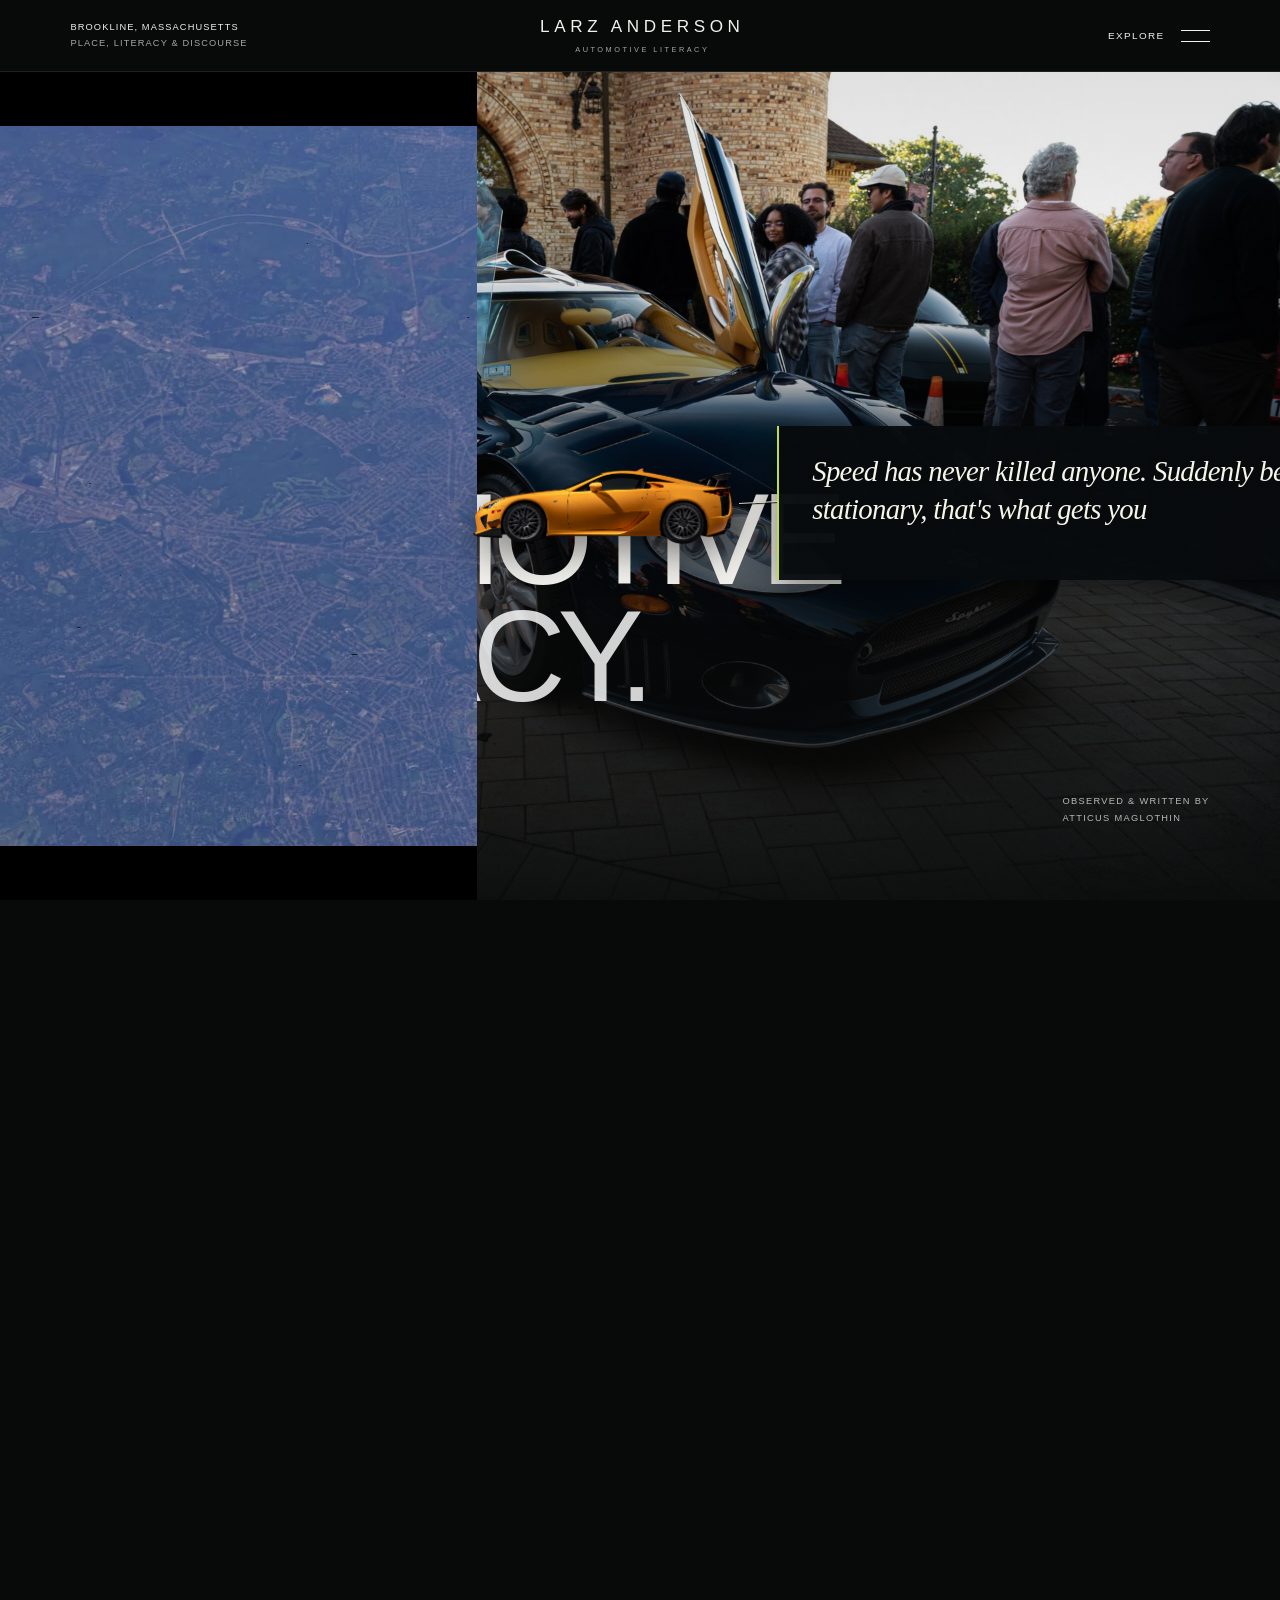
==== commit 860db63c: "Speed up LFA transition and credit Jeremy Clarkson beneath quote" ====
--- a/index.html
+++ b/index.html
@@ -1,4 +1,4 @@
-<!doctype html><html lang="en"><head><meta charset="utf-8"><meta name="viewport" content="width=device-width, initial-scale=1, viewport-fit=cover"><meta name="theme-color" content="#080909"><meta name="description" content="How Larz Anderson Auto Museum supports automotive literacies through preservation, written language, conversation, and participation."><title>Larz Anderson — Automotive Literacy and Discourse</title><link rel="stylesheet" href="styles.css?v=drive-20261023"><script src="script.js?v=intro-rollback-20261014" defer></script><link rel="preload" href="assets/larz-poster.jpg" as="image"><script type="module" src="car-cursor.mjs?v=quote-trails-095-20261023"></script><script type="module" src="scroll-scenes.mjs?v=scenes-2"></script><script type="module" src="intro-drive.mjs?v=lfa-20261023"></script></head><body><a class="skip-link" href="#mainContent">Skip to content</a>
+<!doctype html><html lang="en"><head><meta charset="utf-8"><meta name="viewport" content="width=device-width, initial-scale=1, viewport-fit=cover"><meta name="theme-color" content="#080909"><meta name="description" content="How Larz Anderson Auto Museum supports automotive literacies through preservation, written language, conversation, and participation."><title>Larz Anderson — Automotive Literacy and Discourse</title><link rel="stylesheet" href="styles.css?v=clarkson-20261023"><script src="script.js?v=intro-rollback-20261014" defer></script><link rel="preload" href="assets/larz-poster.jpg" as="image"><script type="module" src="car-cursor.mjs?v=quote-trails-095-20261023"></script><script type="module" src="scroll-scenes.mjs?v=scenes-2"></script><script type="module" src="intro-drive.mjs?v=lfa-faster-20261023"></script></head><body><a class="skip-link" href="#mainContent">Skip to content</a>
 <header class="site-header" id="siteHeader">
  <a class="header-location" href="#mainContent">Brookline, Massachusetts<span>Place, literacy &amp; discourse</span></a>
  <a class="site-title" href="#scrollSequence" aria-label="Larz Anderson — Introduction">LARZ ANDERSON<span>AUTOMOTIVE LITERACY</span></a>
--- a/styles.css
+++ b/styles.css
@@ -65,6 +65,7 @@
 .intro-drive-car{flex:0 0 auto;width:clamp(100px,25vw,270px);height:auto;display:block;position:relative;z-index:1}
 .intro-drive-rope{flex:0 0 clamp(14px,3vw,38px);height:1px;background:#d7d5bf;box-shadow:0 1px 1px #000;transform:rotate(-3deg);transform-origin:left center}
 .intro-drive-quote{flex:1;min-width:0;margin:0;padding:clamp(16px,2vw,28px) clamp(15px,2.6vw,36px);border-left:2px solid #bbdf40;background:linear-gradient(105deg,#080b0df5,#080b0de6);color:#f5f5e9;font:italic 500 clamp(16px,2.25vw,30px)/1.32 Georgia,serif;letter-spacing:-.025em;text-wrap:pretty;clip-path:polygon(0 0,100% 0,97% 50%,100% 100%,0 100%)}
+.intro-drive-credit{display:block;margin-top:.7em;font:500 clamp(11px,1vw,14px)/1.4 "Helvetica Neue",Helvetica,Arial,sans-serif;letter-spacing:.015em;text-align:right;color:#c5c9bf}
 .intro-drive-running .project-hero,.intro-consumed .project-hero{height:calc(100svh - var(--header-height));min-height:0;max-height:none}
 .intro-drive-running .car-cursor-layer{visibility:hidden}
 @media print{.intro-drive-layer{display:none!important}.intro-consumed .project-hero{height:auto}}
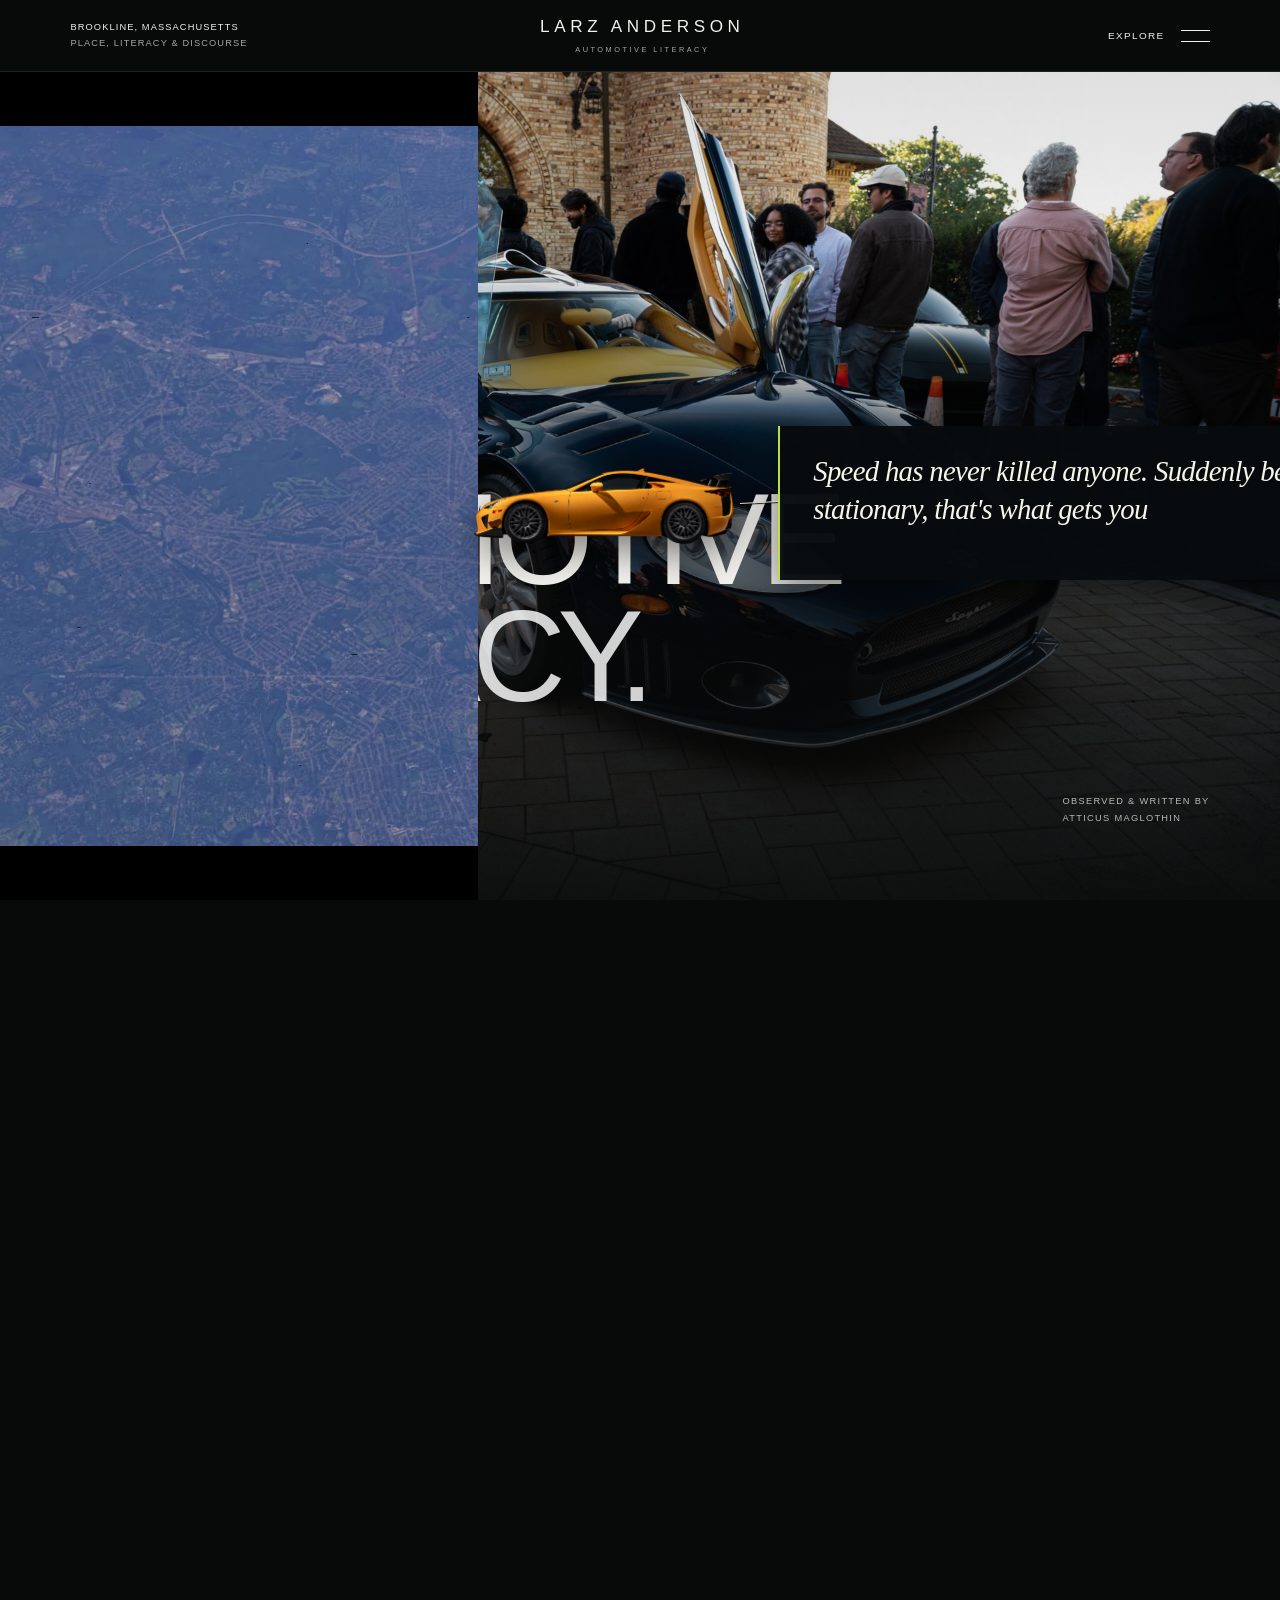
==== commit a2bce336: "Move Spyker interior beneath opening heading and Revuelto into its former position" ====
--- a/index.html
+++ b/index.html
@@ -1,4 +1,4 @@
-<!doctype html><html lang="en"><head><meta charset="utf-8"><meta name="viewport" content="width=device-width, initial-scale=1, viewport-fit=cover"><meta name="theme-color" content="#080909"><meta name="description" content="How Larz Anderson Auto Museum supports automotive literacies through preservation, written language, conversation, and participation."><title>Larz Anderson — Automotive Literacy and Discourse</title><link rel="stylesheet" href="styles.css?v=clarkson-20261023"><script src="script.js?v=intro-rollback-20261014" defer></script><link rel="preload" href="assets/larz-poster.jpg" as="image"><script type="module" src="car-cursor.mjs?v=quote-trails-095-20261023"></script><script type="module" src="scroll-scenes.mjs?v=scenes-2"></script><script type="module" src="intro-drive.mjs?v=lfa-faster-20261023"></script></head><body><a class="skip-link" href="#mainContent">Skip to content</a>
+<!doctype html><html lang="en"><head><meta charset="utf-8"><meta name="viewport" content="width=device-width, initial-scale=1, viewport-fit=cover"><meta name="theme-color" content="#080909"><meta name="description" content="How Larz Anderson Auto Museum supports automotive literacies through preservation, written language, conversation, and participation."><title>Larz Anderson — Automotive Literacy and Discourse</title><link rel="stylesheet" href="styles.css?v=photo-placement-20261023"><script src="script.js?v=intro-rollback-20261014" defer></script><link rel="preload" href="assets/larz-poster.jpg" as="image"><script type="module" src="car-cursor.mjs?v=quote-trails-095-20261023"></script><script type="module" src="scroll-scenes.mjs?v=scenes-2"></script><script type="module" src="intro-drive.mjs?v=lfa-faster-20261023"></script></head><body><a class="skip-link" href="#mainContent">Skip to content</a>
 <header class="site-header" id="siteHeader">
  <a class="header-location" href="#mainContent">Brookline, Massachusetts<span>Place, literacy &amp; discourse</span></a>
  <a class="site-title" href="#scrollSequence" aria-label="Larz Anderson — Introduction">LARZ ANDERSON<span>AUTOMOTIVE LITERACY</span></a>
@@ -26,7 +26,7 @@
   <div class="hero-shade"></div><div class="hero-content"><h1 id="projectHeading">AUTOMOTIVE<br><span>LITERACY.</span></h1><div class="hero-bottom"><p>Learning to read cars.<br><em>Learning to take part.</em></p><p class="hero-byline">Observed &amp; written by<br>Atticus Maglothin</p></div></div>
  </section>
  <section class="section-wrap introduction" id="reading" aria-labelledby="readingHeading">
-  <div><h2 id="readingHeading" data-text-reveal>MORE THAN<br><em>MACHINES.</em></h2></div>
+  <div><h2 id="readingHeading" data-text-reveal>MORE THAN<br><em>MACHINES.</em></h2><figure class="project-photo introduction-photo"><button class="photo-open media-frame" data-reveal type="button" data-photo-view aria-haspopup="dialog" aria-label="Enlarge Spyker C8 · reading design details"><img src="assets/cars-coffee/spyker-detail.jpg" alt="The open door and tan cockpit of a Spyker C8, showing its steering wheel and interior details." width="1920" height="1277" loading="lazy" decoding="async"></button><figcaption>Spyker C8 · reading design details<span>Atticus Maglothin</span></figcaption></figure></div>
   <div class="prose "><p>During my October 10, 2026 visit to Larz Anderson Auto Museum, I moved between the original collection downstairs, the rotating exhibition upstairs, and Cars &amp; Coffee on the grounds. Outside, BMWs and Porsche 911s shared the setting with a Pagani Huayra and two Spykers. People gathered around particular cars, compared details, and discussed what owning them would involve. The museum brought together several ways of understanding cars: through their history, their design, the language surrounding them, and the experience of other visitors.</p><p>Literacy helps explain what was happening in those encounters. In <cite>What Is Literacy?</cite>, linguist James Paul Gee connects literacy to participation in secondary Discourses: socially recognizable ways of using language, thinking, and acting beyond our earliest home environment. A Discourse involves knowing how to take part in a group, including what its members notice and value. At the museum, identifying a car was one starting point. Explaining a detail, understanding a reference, or asking a useful question helped turn that recognition into participation.</p><p>Writing researcher Deborah Brandt adds another question in <cite>Sponsors of Literacy</cite>: who provides access to learning, on what terms, and with what benefit to themselves? She describes sponsors as people or institutions that enable and shape literacy while gaining something from it. Here, that sponsor is the present-day museum on the former Anderson estate. Larz Anderson himself is no longer alive. By preserving cars and hosting gatherings, the museum creates opportunities to develop automotive knowledge, while strengthening its own role as a place people return to for that exchange.</p></div>
  </section>
  <section class="chapter" id="museum" aria-labelledby="museumHeading">
@@ -38,8 +38,8 @@
  <section class="chapter chapter-tonal" id="analysis" aria-labelledby="analysisHeading"><div class="section-wrap">
   <header class="chapter-heading"><h2 id="analysisHeading" data-text-reveal>A SHARED<br><em>LANGUAGE.</em></h2></header>
   <div class="split-story discourse-story"><div class="prose "><p>Huayra, MC20, 720S, and SLR can sound like unrelated names and codes to someone new to the setting. They refer here to models made by Pagani, Maserati, McLaren, and Mercedes-Benz with McLaren. Enthusiasts can use those short references without repeating each manufacturer's full name. That shorthand makes conversation efficient among people who share the background, but a newcomer may need the reference explained before the discussion becomes accessible.</p><p>There is a difference between recognizing that vocabulary and using it to explain something. A rear wing, for example, is the raised structure across the back of a car, commonly associated with controlling airflow. Knowing the term allows someone to name the part. Knowing its history on a particular model allows them to contribute more. During a conversation about the Countach, another visitor mentioned that he had not realized they could have wings. I shared the background I knew about wings being fitted separately from the production line. A visible feature became the subject of an exchange because we brought different knowledge to it.</p><p>My background knowledge became socially useful at that moment. It gave me something relevant to offer a person I did not know, while his uncertainty gave the conversation a direction. The exchange fits Gee's account of Discourse because participation involved connecting an object, an explanation, and another person's interest. Remembering a fact alone would not have created that interaction. Using it in response to what someone else noticed did.</p><p>Tony Mirabelli examines this relationship between words and situations in <cite>Learning to Serve: The Language and Literacy of Food Service Workers</cite>. Studying restaurant workers, he shows that reading a menu involves knowing how dishes are prepared and how to respond to particular customers. Familiarity with the words on the page is only part of the work. The museum is a different setting, but his analysis helps explain why automotive literacy also extends beyond jargon. Explaining a wing to an unfamiliar visitor requires choosing the background that makes the detail meaningful to that person.</p><p>A tourist who cannot identify the MC20 is therefore unfamiliar with one set of references, rather than without literacy. They may bring knowledge of photography, design, history, or another language that changes what they notice. A question can make room for that knowledge and invite an enthusiast to explain their own. The Countach conversation shows how unequal familiarity can support an exchange. It can also become a barrier if experienced visitors assume everyone already understands their shorthand. Access to the cars does not automatically provide access to every conversation around them.</p></div><figure class="project-photo "><button class="photo-open media-frame" data-reveal type="button" data-photo-view aria-haspopup="dialog" aria-label="Enlarge Pagani Huayra · recognition and attention"><img src="assets/cars-coffee/pagani.jpg" alt="The side and front wheel of a blue Pagani Huayra, with visitors gathered behind it." width="1920" height="1277" loading="lazy" decoding="async"></button><figcaption>Pagani Huayra · recognition and attention<span>Atticus Maglothin</span></figcaption></figure></div>
-  <div class="split-story story-gap"><figure class="project-photo "><button class="photo-open media-frame" data-reveal type="button" data-photo-view aria-haspopup="dialog" aria-label="Enlarge Spyker C8 · reading design details"><img src="assets/cars-coffee/spyker-detail.jpg" alt="The open door and tan cockpit of a Spyker C8, showing its steering wheel and interior details." width="1920" height="1277" loading="lazy" decoding="async"></button><figcaption>Spyker C8 · reading design details<span>Atticus Maglothin</span></figcaption></figure><div><h3 data-text-reveal>The Knowledge<br>of Ownership</h3><div class="prose "><p>The conversations I overheard moved beyond model names into the practical experience of ownership. People discussed whether they would risk taking especially rare cars out and how owners avoided scratches when driving in Boston. These questions brought the cars into a familiar environment of streets, parking, and possible damage. Admiring the design and deciding whether to drive it through the city required different kinds of knowledge.</p><p>The Montana plates drew my attention for a similar reason. After recognizing one, I began looking for others. I already associated Montana registration with efforts to reduce the tax costs of owning expensive cars, so the plate meant more to me than the name of a distant state. Among the rarest and most expensive cars I looked at, most seemed to carry Montana plates. That was an impression from the vehicles I checked, rather than a systematic count, and a plate alone could not establish why an individual owner registered there.</p><p>My prior knowledge changed what I looked for and how I interpreted what I found. Someone without that background might read Montana simply as evidence of a car's connection to another state. I read it as a possible clue about the financial administration behind the display. Mirabelli's attention to language in context helps explain the difference: the same written reference can lead to different understandings depending on the knowledge a reader brings. At the museum, a small piece of literal text opened a question about ownership that the car's appearance could not answer.</p></div></div></div>
-  <div class="detail-gallery"><figure class="project-photo "><button class="photo-open media-frame" data-reveal type="button" data-photo-view aria-haspopup="dialog" aria-label="Enlarge Pagani Huayra · interpreting engineering"><img src="assets/cars-coffee/pagani-detail.jpg" alt="Exposed structure and mechanical details under the open bodywork of a Pagani Huayra." width="1920" height="1277" loading="lazy" decoding="async"></button><figcaption>Pagani Huayra · interpreting engineering<span>Atticus Maglothin</span></figcaption></figure><figure class="project-photo "><button class="photo-open media-frame" data-reveal type="button" data-photo-view aria-haspopup="dialog" aria-label="Enlarge Lamborghini Revuelto · visual literacy"><img src="assets/cars-coffee/revuelto.jpg" alt="The front wheel, brake and sculpted bodywork of a Lamborghini Revuelto." width="1920" height="1277" loading="lazy" decoding="async"></button><figcaption>Lamborghini Revuelto · visual literacy<span>Atticus Maglothin</span></figcaption></figure></div>
+  <div class="split-story story-gap"><figure class="project-photo "><button class="photo-open media-frame" data-reveal type="button" data-photo-view aria-haspopup="dialog" aria-label="Enlarge Lamborghini Revuelto · visual literacy"><img src="assets/cars-coffee/revuelto.jpg" alt="The bronze wheel, orange brake caliper and sculpted bodywork of a Lamborghini Revuelto." width="1920" height="1277" loading="lazy" decoding="async"></button><figcaption>Lamborghini Revuelto · visual literacy<span>Atticus Maglothin</span></figcaption></figure><div><h3 data-text-reveal>The Knowledge<br>of Ownership</h3><div class="prose "><p>The conversations I overheard moved beyond model names into the practical experience of ownership. People discussed whether they would risk taking especially rare cars out and how owners avoided scratches when driving in Boston. These questions brought the cars into a familiar environment of streets, parking, and possible damage. Admiring the design and deciding whether to drive it through the city required different kinds of knowledge.</p><p>The Montana plates drew my attention for a similar reason. After recognizing one, I began looking for others. I already associated Montana registration with efforts to reduce the tax costs of owning expensive cars, so the plate meant more to me than the name of a distant state. Among the rarest and most expensive cars I looked at, most seemed to carry Montana plates. That was an impression from the vehicles I checked, rather than a systematic count, and a plate alone could not establish why an individual owner registered there.</p><p>My prior knowledge changed what I looked for and how I interpreted what I found. Someone without that background might read Montana simply as evidence of a car's connection to another state. I read it as a possible clue about the financial administration behind the display. Mirabelli's attention to language in context helps explain the difference: the same written reference can lead to different understandings depending on the knowledge a reader brings. At the museum, a small piece of literal text opened a question about ownership that the car's appearance could not answer.</p></div></div></div>
+  <div class="detail-gallery detail-gallery-single"><figure class="project-photo "><button class="photo-open media-frame" data-reveal type="button" data-photo-view aria-haspopup="dialog" aria-label="Enlarge Pagani Huayra · interpreting engineering"><img src="assets/cars-coffee/pagani-detail.jpg" alt="Exposed structure and mechanical details under the open bodywork of a Pagani Huayra." width="1920" height="1277" loading="lazy" decoding="async"></button><figcaption>Pagani Huayra · interpreting engineering<span>Atticus Maglothin</span></figcaption></figure></div>
  </div></section>
  <section class="chapter" id="place" aria-labelledby="placeHeading"><div class="section-wrap">
   <header class="chapter-heading"><h2 id="placeHeading" data-text-reveal>PLACE &amp;<br><em>ACCESS.</em></h2></header>
--- a/styles.css
+++ b/styles.css
@@ -69,3 +69,7 @@
 .intro-drive-running .project-hero,.intro-consumed .project-hero{height:calc(100svh - var(--header-height));min-height:0;max-height:none}
 .intro-drive-running .car-cursor-layer{visibility:hidden}
 @media print{.intro-drive-layer{display:none!important}.intro-consumed .project-hero{height:auto}}
+
+/* Opening photograph beneath the heading; a single engineering detail below. */
+.introduction-photo{margin-top:clamp(2rem,4vw,4rem)}
+.detail-gallery-single{grid-template-columns:minmax(0,1fr)}
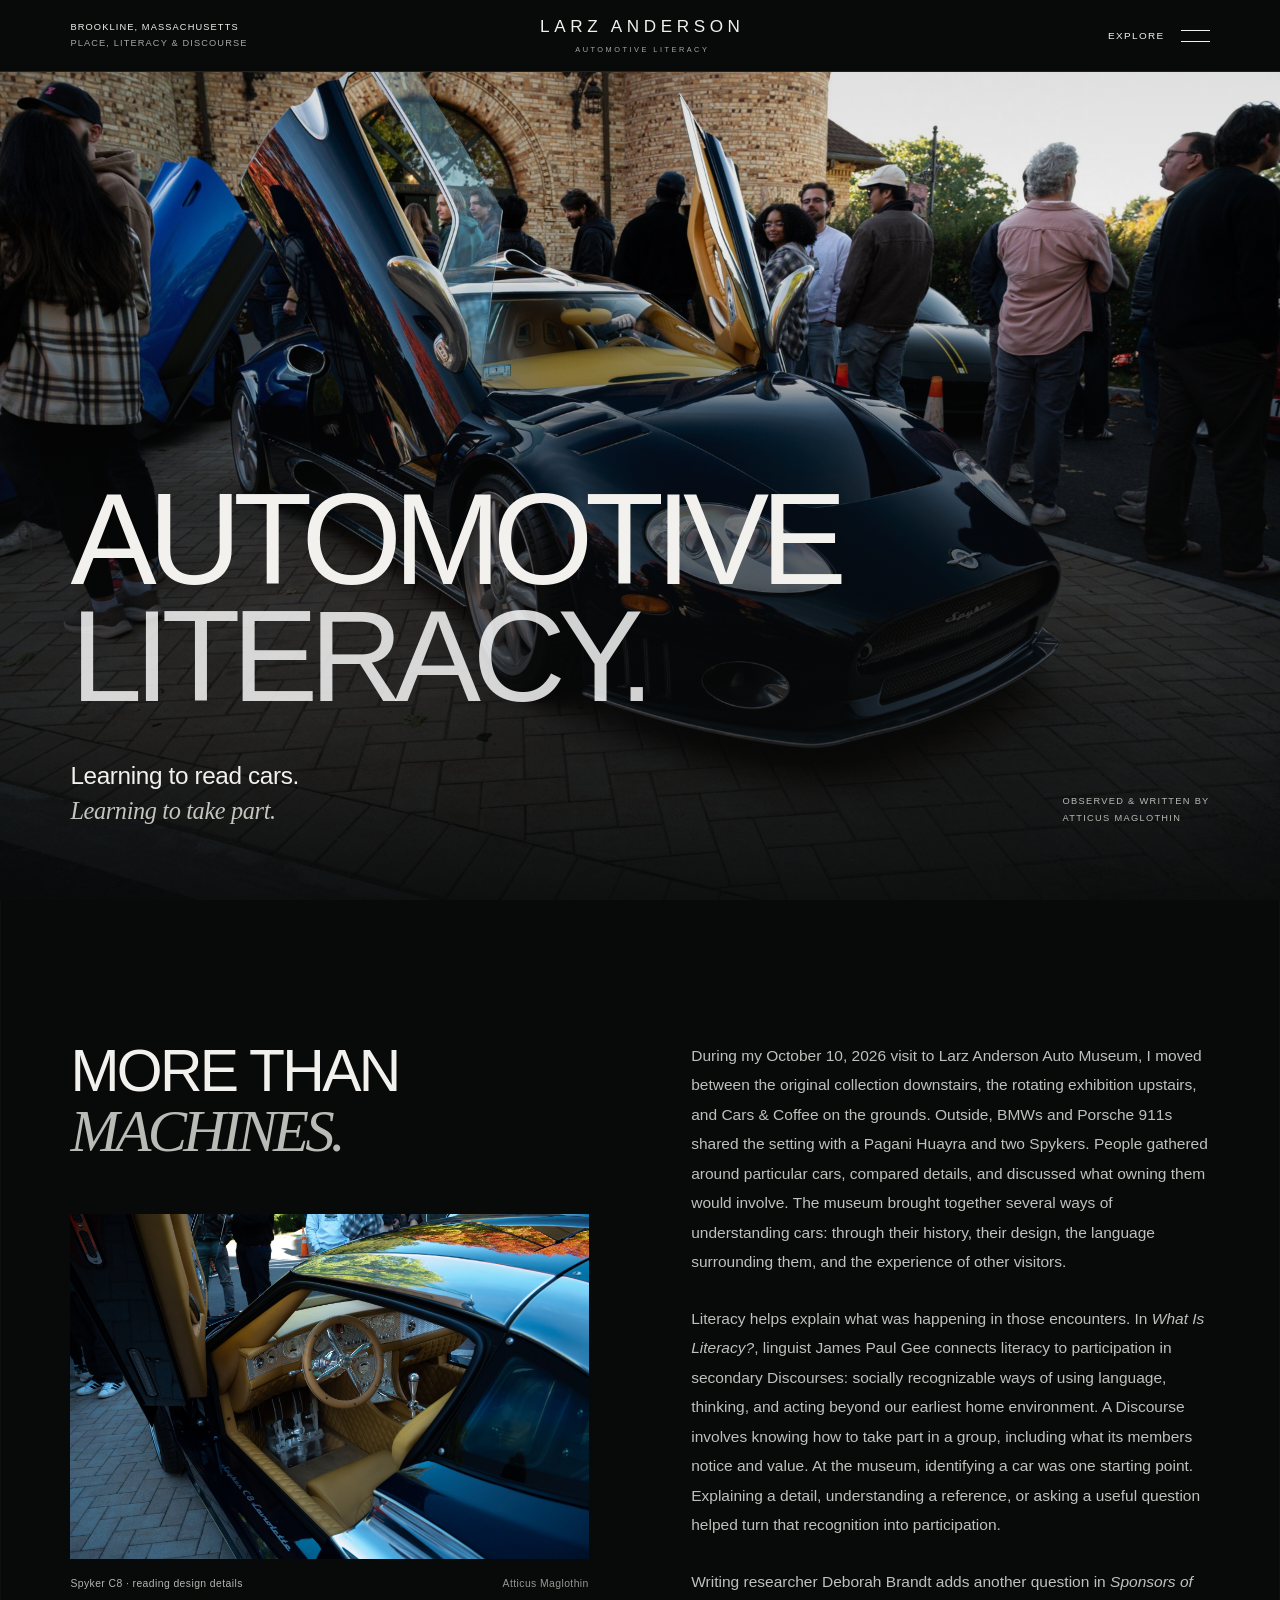
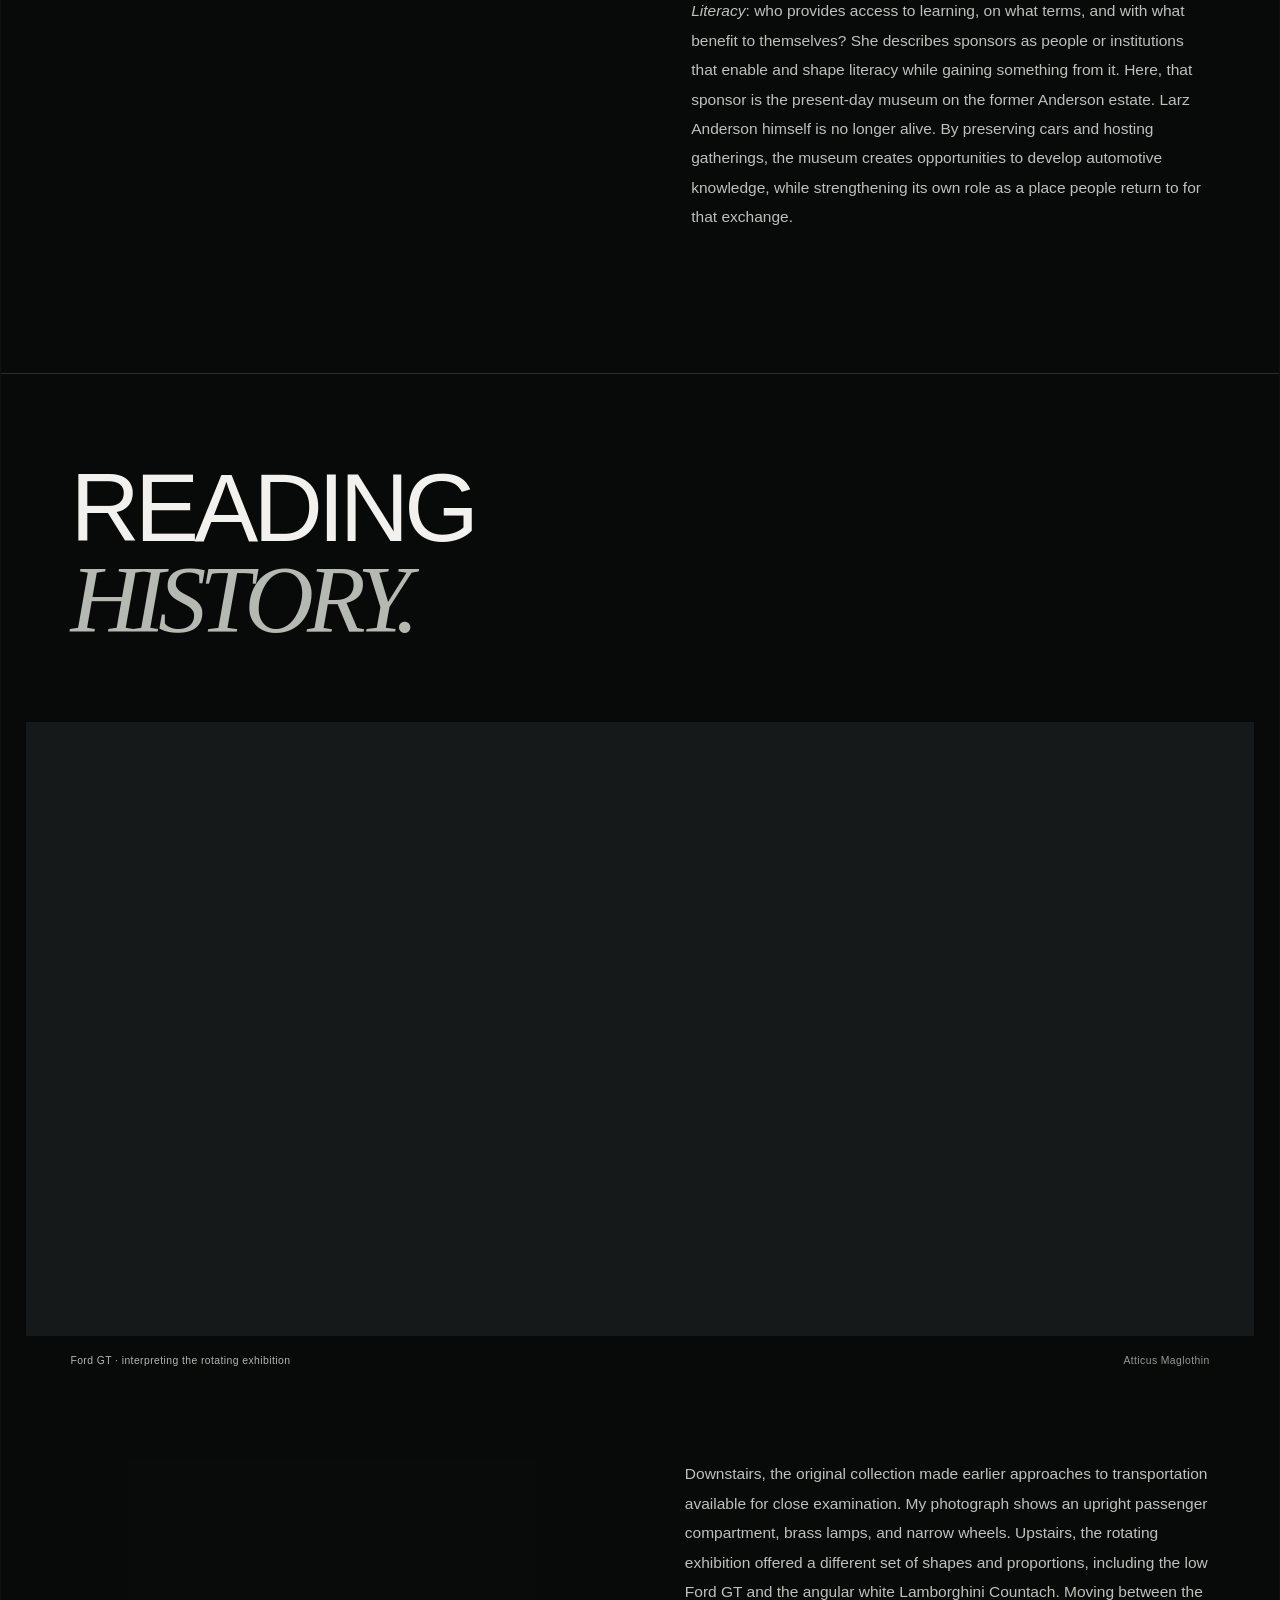
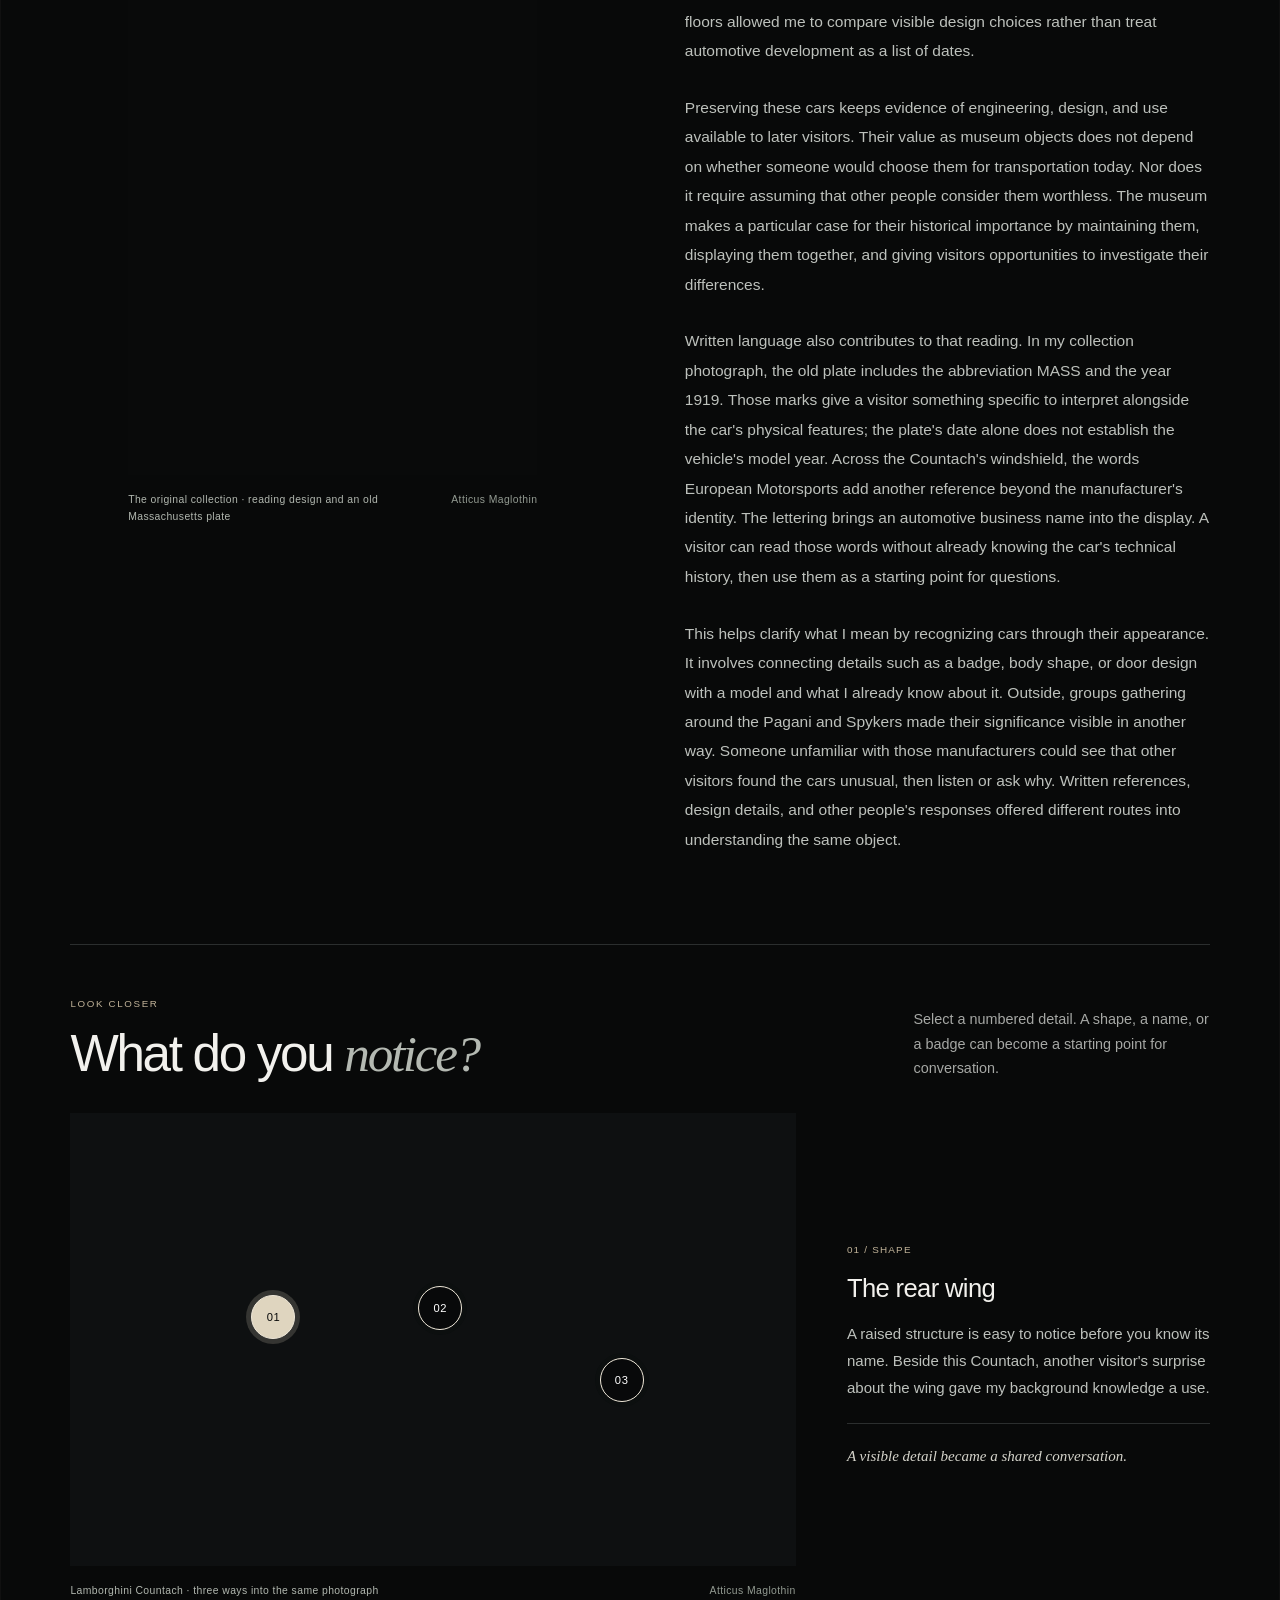
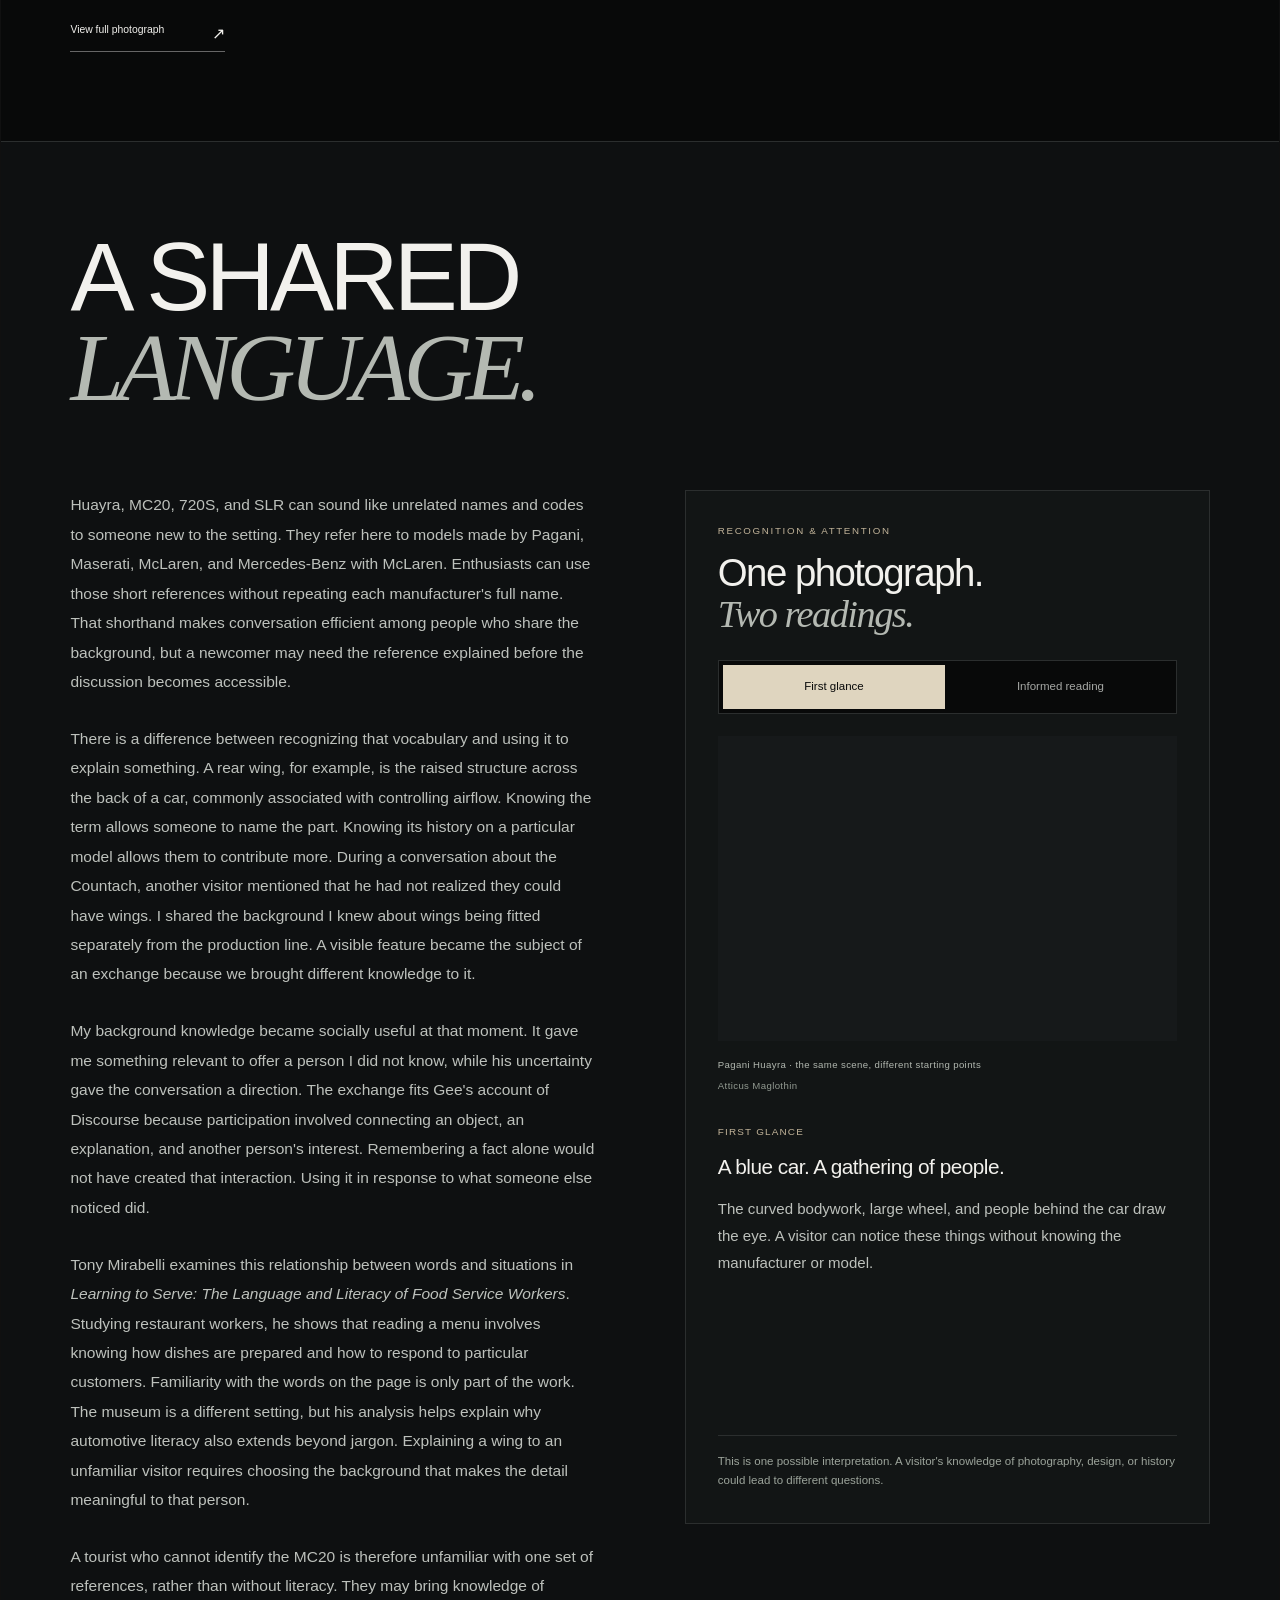
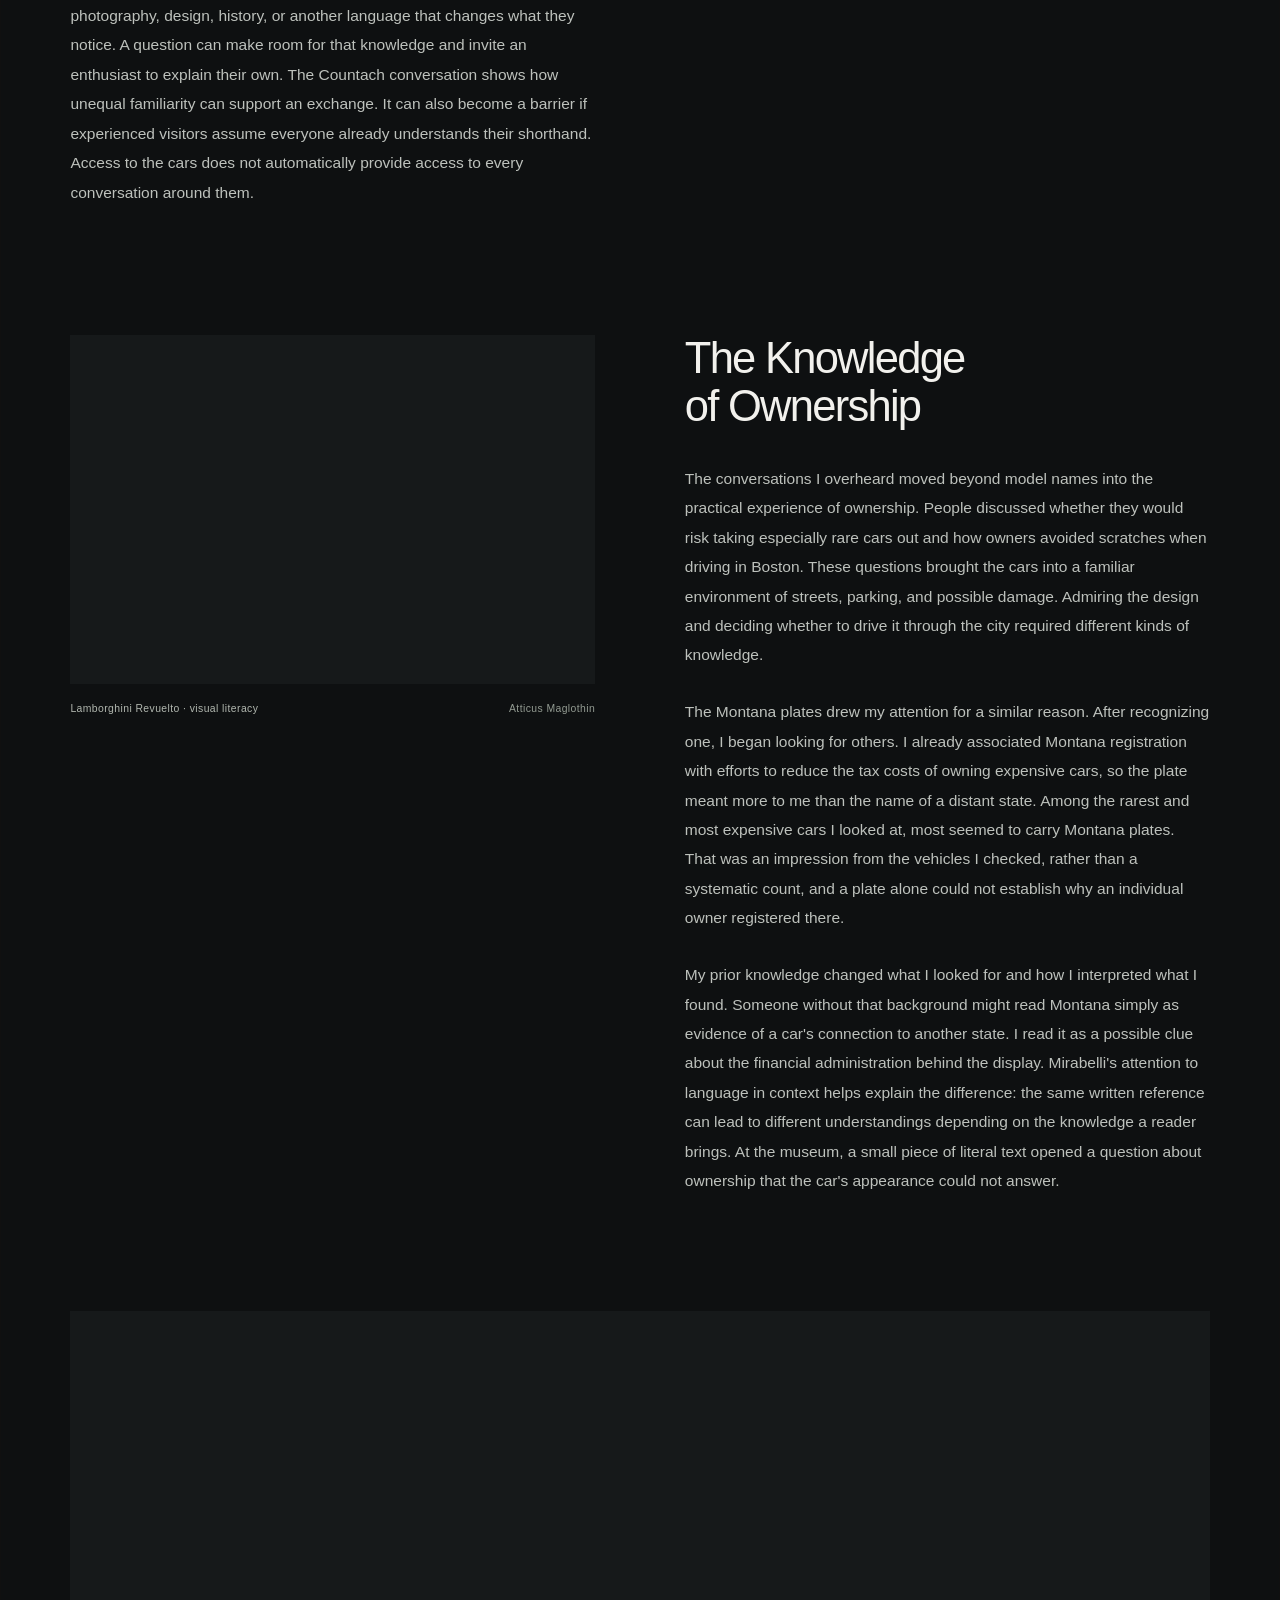
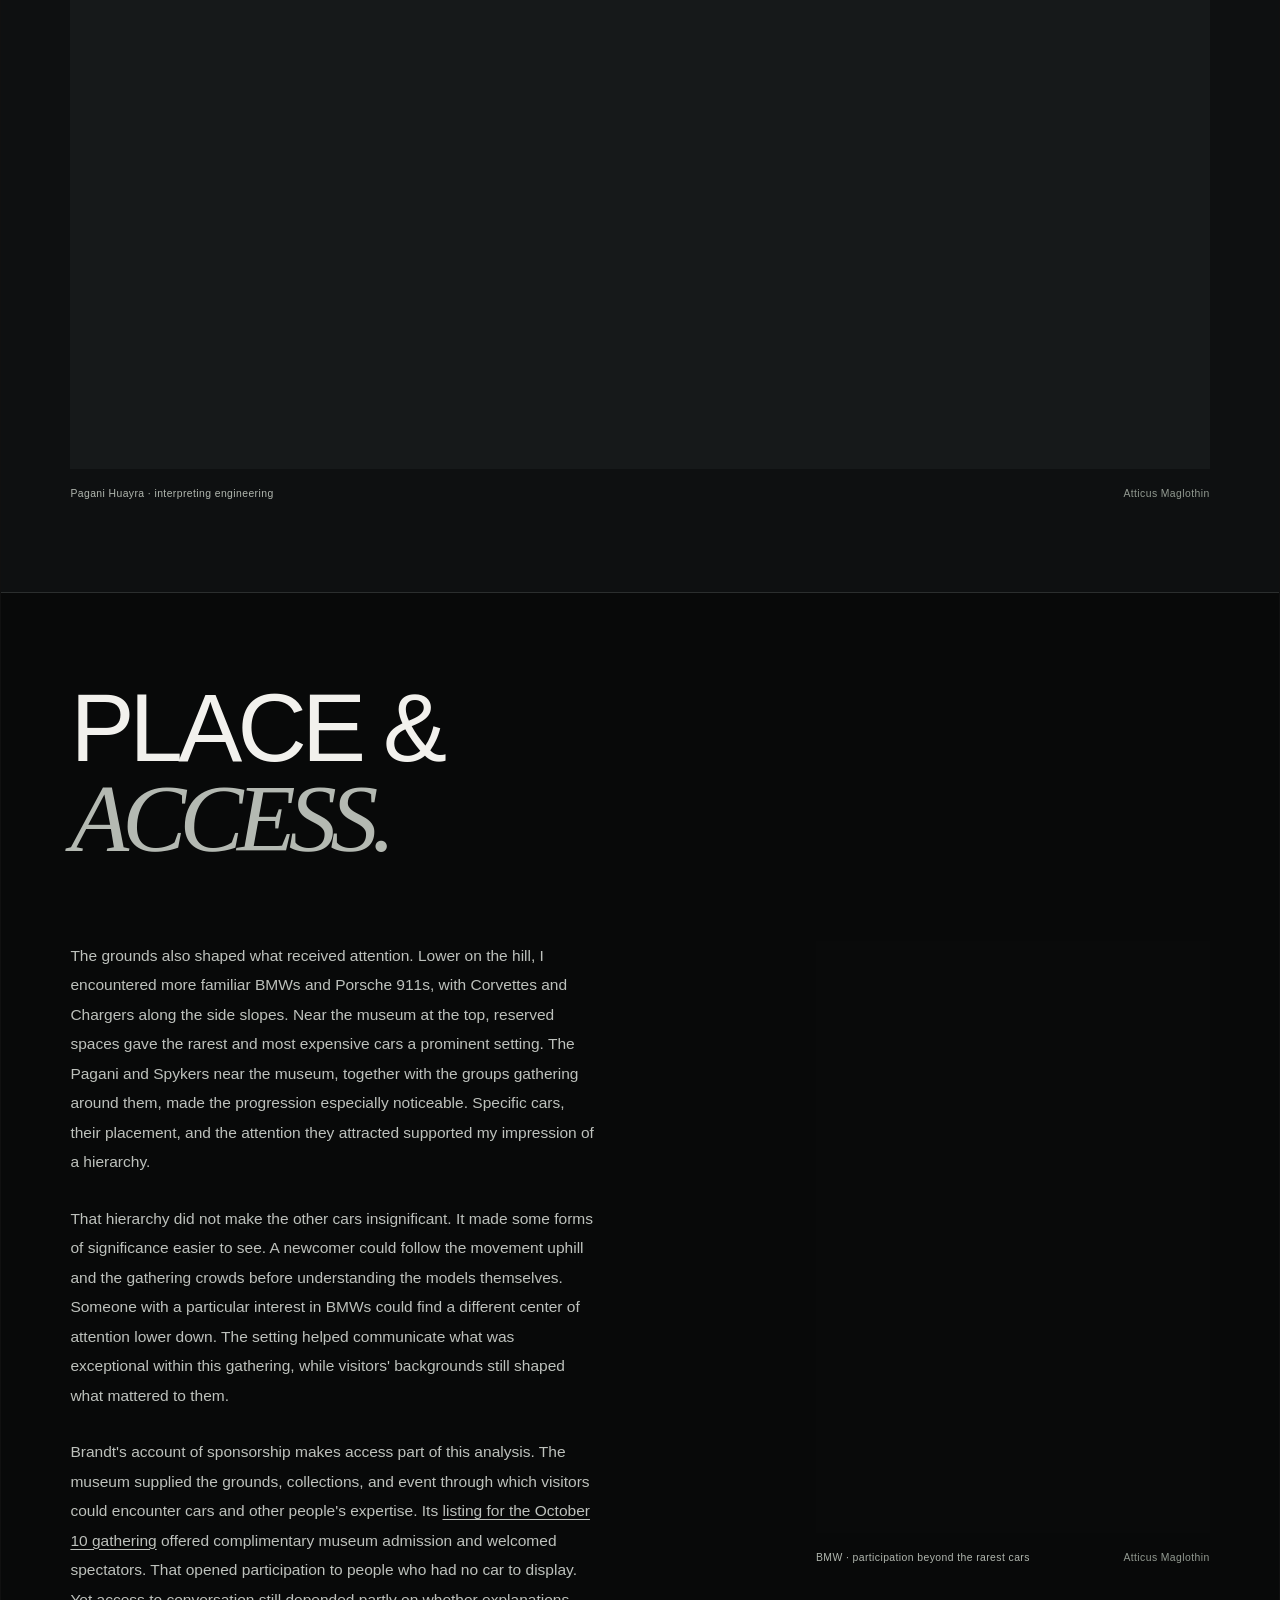
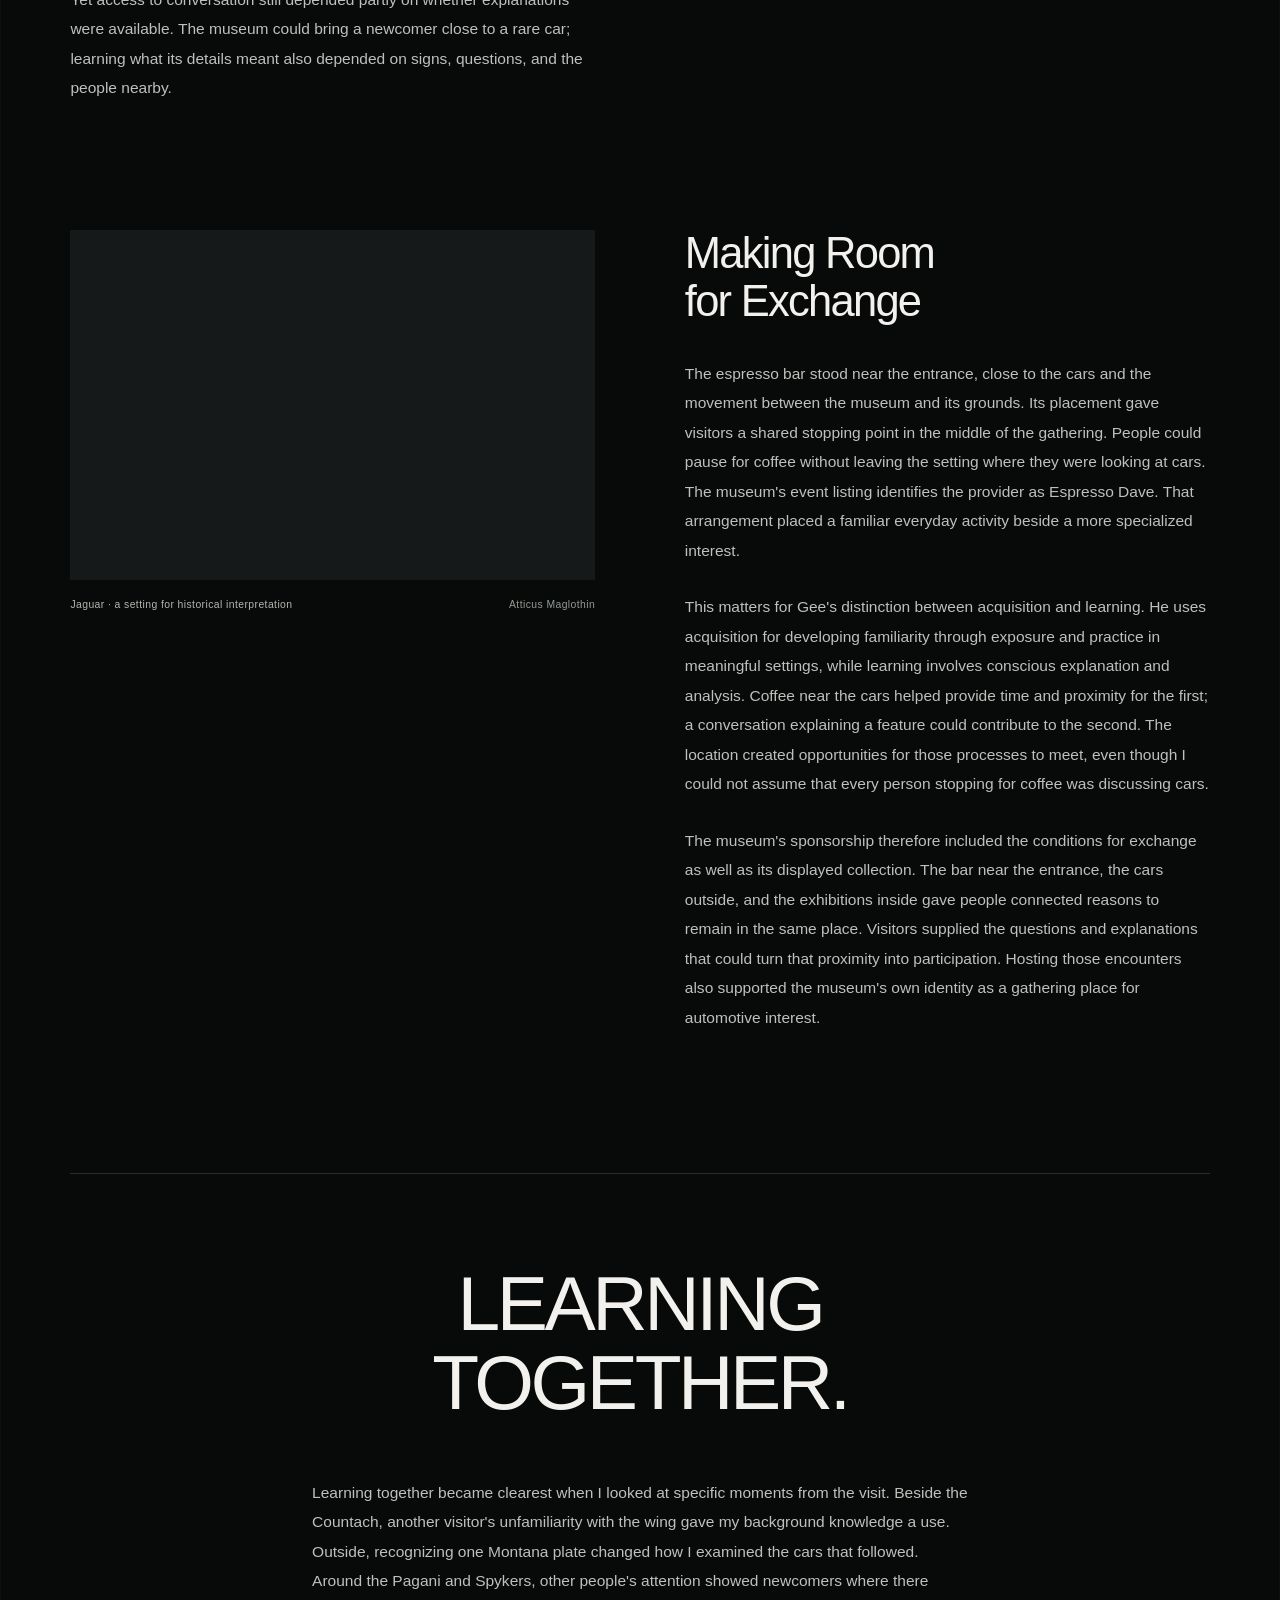
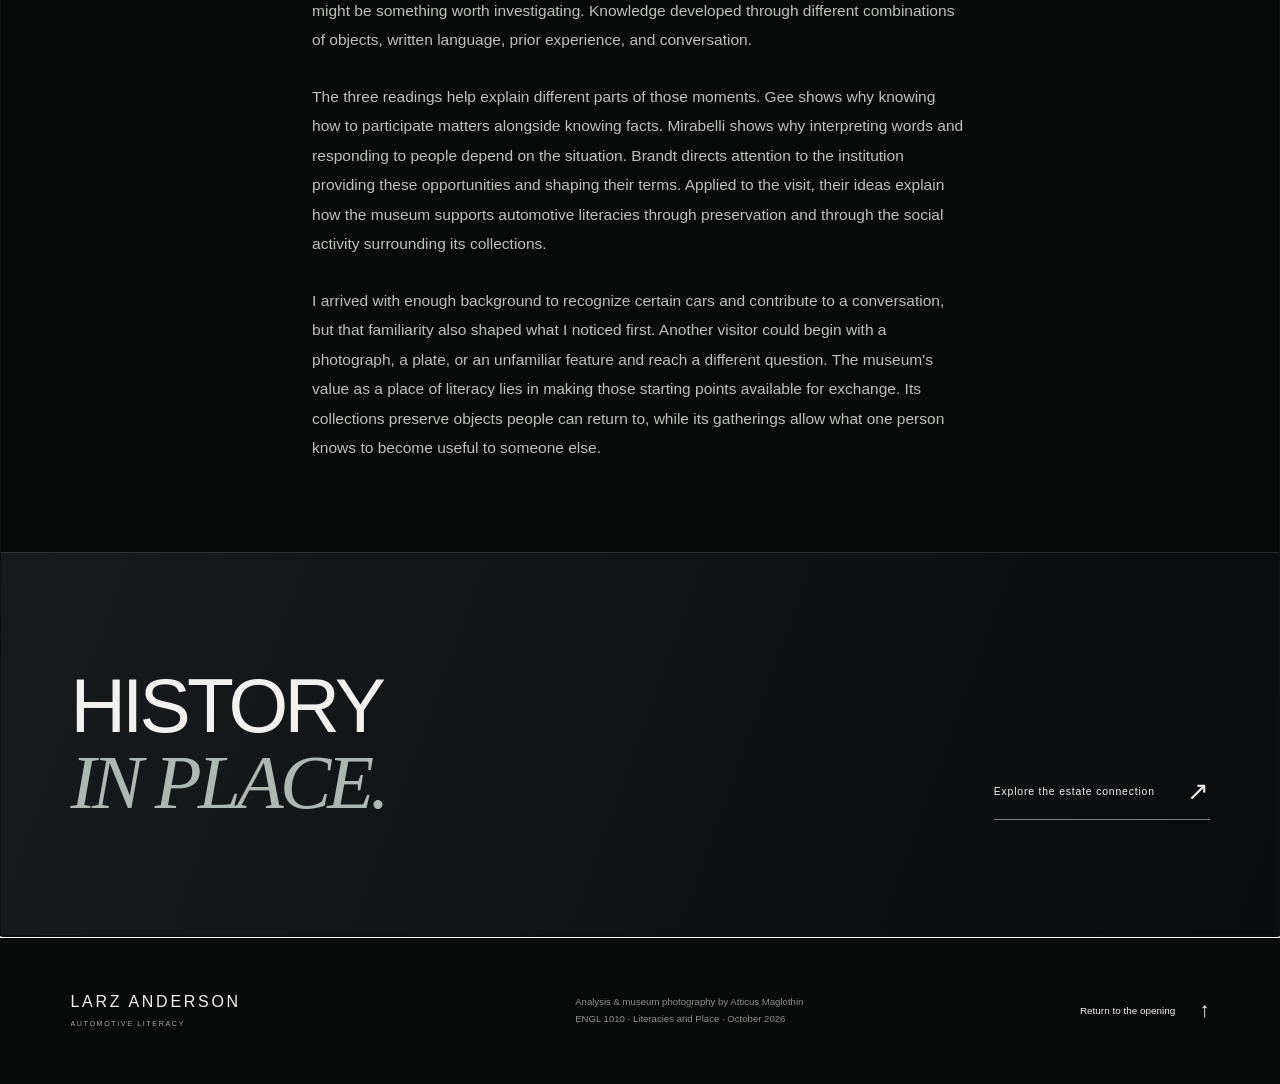
==== commit 46d18415: "Smooth intro and section motion; add interactive readings of museum photographs" ====
--- a/index.html
+++ b/index.html
@@ -1,4 +1,4 @@
-<!doctype html><html lang="en"><head><meta charset="utf-8"><meta name="viewport" content="width=device-width, initial-scale=1, viewport-fit=cover"><meta name="theme-color" content="#080909"><meta name="description" content="How Larz Anderson Auto Museum supports automotive literacies through preservation, written language, conversation, and participation."><title>Larz Anderson — Automotive Literacy and Discourse</title><link rel="stylesheet" href="styles.css?v=photo-placement-20261023"><script src="script.js?v=intro-rollback-20261014" defer></script><link rel="preload" href="assets/larz-poster.jpg" as="image"><script type="module" src="car-cursor.mjs?v=quote-trails-095-20261023"></script><script type="module" src="scroll-scenes.mjs?v=scenes-2"></script><script type="module" src="intro-drive.mjs?v=lfa-faster-20261023"></script></head><body><a class="skip-link" href="#mainContent">Skip to content</a>
+<!doctype html><html lang="en"><head><meta charset="utf-8"><meta name="viewport" content="width=device-width, initial-scale=1, viewport-fit=cover"><meta name="theme-color" content="#080909"><meta name="description" content="How Larz Anderson Auto Museum supports automotive literacies through preservation, written language, conversation, and participation."><title>Larz Anderson — Automotive Literacy and Discourse</title><link rel="stylesheet" href="styles.css?v=reading-transitions-20261023"><script src="script.js?v=reading-transitions-20261023" defer></script><link rel="preload" href="assets/larz-poster.jpg" as="image"><script type="module" src="car-cursor.mjs?v=quote-trails-095-20261023"></script><script type="module" src="scroll-scenes.mjs?v=reading-transitions-20261023"></script><script type="module" src="intro-drive.mjs?v=crossfade-20261023"></script><script type="module" src="reading-details.mjs?v=20261023"></script></head><body><a class="skip-link" href="#mainContent">Skip to content</a>
 <header class="site-header" id="siteHeader">
  <a class="header-location" href="#mainContent">Brookline, Massachusetts<span>Place, literacy &amp; discourse</span></a>
  <a class="site-title" href="#scrollSequence" aria-label="Larz Anderson — Introduction">LARZ ANDERSON<span>AUTOMOTIVE LITERACY</span></a>
@@ -17,7 +17,7 @@
 <div class="loading-screen" id="loadingScreen" aria-live="polite"><p class="loading-name">LARZ ANDERSON</p><span class="loading-line"></span><p class="loading-label">Approaching a place of learning</p></div>
 <section class="scroll-sequence" id="scrollSequence" aria-label="Aerial introduction">
  <div class="intro-stage"><video id="introVideo" class="intro-video" muted playsinline preload="metadata" poster="assets/larz-poster.jpg" aria-label="Aerial approach to the Larz Anderson Auto Museum"></video>
- <div class="intro-bottom"><div class="scroll-cue" id="scrollCue" aria-hidden="true"><span class="scroll-cue-line"></span>Scroll to explore</div></div>
+ <a class="intro-skip" href="#mainContent">Skip introduction <span aria-hidden="true">↘</span></a><div class="intro-bottom"><div class="scroll-cue" id="scrollCue" aria-hidden="true"><span class="scroll-cue-line"></span>Scroll to explore</div></div>
  <div class="intro-progress" aria-hidden="true"><span id="introProgress"></span></div></div>
 </section>
 <main id="mainContent">
@@ -33,11 +33,49 @@
   <div class="section-wrap"><header class="chapter-heading"><h2 id="museumHeading" data-text-reveal>READING<br><em>HISTORY.</em></h2></header></div>
   <div class="cinema-wide"><figure class="project-photo "><button class="photo-open media-frame" data-reveal type="button" data-photo-view aria-haspopup="dialog" aria-label="Enlarge Ford GT · interpreting the rotating exhibition"><img src="assets/cars-coffee/gt40.jpg" alt="A white and blue Ford GT beside a blue Ferrari in the rotating exhibition." width="1920" height="1277" loading="lazy" decoding="async"></button><figcaption>Ford GT · interpreting the rotating exhibition<span>Atticus Maglothin</span></figcaption></figure></div>
   <div class="section-wrap split-story"><div class="portrait-column"><figure class="project-photo portrait"><button class="photo-open media-frame" data-reveal type="button" data-photo-view aria-haspopup="dialog" aria-label="Enlarge The original collection · reading design and an old Massachusetts plate"><img src="assets/cars-coffee/collection.jpg" alt="An early automobile with brass lamps and a plate marked MASS 1919 in the basement collection." width="1277" height="1920" loading="lazy" decoding="async"></button><figcaption>The original collection · reading design and an old Massachusetts plate<span>Atticus Maglothin</span></figcaption></figure></div><div class="prose "><p>Downstairs, the original collection made earlier approaches to transportation available for close examination. My photograph shows an upright passenger compartment, brass lamps, and narrow wheels. Upstairs, the rotating exhibition offered a different set of shapes and proportions, including the low Ford GT and the angular white Lamborghini Countach. Moving between the floors allowed me to compare visible design choices rather than treat automotive development as a list of dates.</p><p>Preserving these cars keeps evidence of engineering, design, and use available to later visitors. Their value as museum objects does not depend on whether someone would choose them for transportation today. Nor does it require assuming that other people consider them worthless. The museum makes a particular case for their historical importance by maintaining them, displaying them together, and giving visitors opportunities to investigate their differences.</p><p>Written language also contributes to that reading. In my collection photograph, the old plate includes the abbreviation MASS and the year 1919. Those marks give a visitor something specific to interpret alongside the car's physical features; the plate's date alone does not establish the vehicle's model year. Across the Countach's windshield, the words European Motorsports add another reference beyond the manufacturer's identity. The lettering brings an automotive business name into the display. A visitor can read those words without already knowing the car's technical history, then use them as a starting point for questions.</p><p>This helps clarify what I mean by recognizing cars through their appearance. It involves connecting details such as a badge, body shape, or door design with a model and what I already know about it. Outside, groups gathering around the Pagani and Spykers made their significance visible in another way. Someone unfamiliar with those manufacturers could see that other visitors found the cars unusual, then listen or ask why. Written references, design details, and other people's responses offered different routes into understanding the same object.</p></div></div>
-  <div class="section-wrap offset-gallery"><figure class="project-photo wide-car"><button class="photo-open media-frame" data-reveal type="button" data-photo-view aria-haspopup="dialog" aria-label="Enlarge Lamborghini Countach"><img src="assets/cars-coffee/countach.jpg" alt="A white Lamborghini Countach with a rear wing and European Motorsports windshield lettering inside the museum." width="1920" height="1200" loading="lazy" decoding="async"></button><figcaption>Lamborghini Countach · a rear wing and European Motorsports windshield lettering<span>Atticus Maglothin</span></figcaption></figure><p class="image-note">Preserved objects.<br><em>New interpretations.</em></p></div>
+<div class="section-wrap">
+ <section class="reading-lab" data-reading-details aria-labelledby="detailHeading">
+  <header class="interaction-heading"><div><p class="eyebrow">Look closer</p><h3 id="detailHeading">What do you <em>notice?</em></h3></div><p>Select a numbered detail. A shape, a name, or a badge can become a starting point for conversation.</p></header>
+  <div class="detail-layout">
+   <figure class="detail-photo project-photo">
+    <div class="detail-image">
+     <img src="assets/cars-coffee/countach.jpg" width="1920" height="1200" loading="lazy" decoding="async" alt="A white Lamborghini Countach in the museum. Its rear wing, European Motorsports windshield lettering, and nose badge are marked for closer reading.">
+     <div class="detail-hotspots" role="group" aria-label="Explore three details of the Countach">
+      <button type="button" class="detail-hotspot" style="--x:28%;--y:45%" data-detail-target="detail-wing" aria-controls="detail-wing" aria-pressed="true" aria-label="Detail 1: rear wing">01</button>
+      <button type="button" class="detail-hotspot" style="--x:51%;--y:43%" data-detail-target="detail-lettering" aria-controls="detail-lettering" aria-pressed="false" aria-label="Detail 2: windshield lettering">02</button>
+      <button type="button" class="detail-hotspot" style="--x:76%;--y:59%" data-detail-target="detail-badge" aria-controls="detail-badge" aria-pressed="false" aria-label="Detail 3: manufacturer badge">03</button>
+     </div>
+    </div>
+    <figcaption>Lamborghini Countach · three ways into the same photograph<span>Atticus Maglothin</span></figcaption>
+    <button class="detail-enlarge text-link" type="button" data-photo-view aria-haspopup="dialog" data-photo-full="assets/cars-coffee/countach.jpg" data-photo-alt="A white Lamborghini Countach with a rear wing and European Motorsports windshield lettering inside the museum.">View full photograph <span aria-hidden="true">↗</span></button>
+   </figure>
+   <div class="detail-notes" aria-live="polite" aria-atomic="true">
+    <article id="detail-wing" data-detail-note><p class="detail-number">01 / Shape</p><h4>The rear wing</h4><p>A raised structure is easy to notice before you know its name. Beside this Countach, another visitor's surprise about the wing gave my background knowledge a use.</p><p class="detail-takeaway">A visible detail became a shared conversation.</p></article>
+    <article id="detail-lettering" data-detail-note><p class="detail-number">02 / Written language</p><h4>European Motorsports</h4><p>The words across the windshield introduce an automotive business name into the display. Reading that name offers a route into the scene even without knowing the car's technical history.</p><p class="detail-takeaway">Literal reading can open a more specialized question.</p></article>
+    <article id="detail-badge" data-detail-note><p class="detail-number">03 / Recognition</p><h4>The manufacturer's badge</h4><p>The small badge on the nose gives another clue to identity. Recognizing Lamborghini connects a visible mark with prior knowledge; identifying the Countach asks for more familiarity.</p><p class="detail-takeaway">Different readers begin with different clues.</p></article>
+   </div>
+  </div>
+ </section>
+</div>
  </section>
  <section class="chapter chapter-tonal" id="analysis" aria-labelledby="analysisHeading"><div class="section-wrap">
   <header class="chapter-heading"><h2 id="analysisHeading" data-text-reveal>A SHARED<br><em>LANGUAGE.</em></h2></header>
-  <div class="split-story discourse-story"><div class="prose "><p>Huayra, MC20, 720S, and SLR can sound like unrelated names and codes to someone new to the setting. They refer here to models made by Pagani, Maserati, McLaren, and Mercedes-Benz with McLaren. Enthusiasts can use those short references without repeating each manufacturer's full name. That shorthand makes conversation efficient among people who share the background, but a newcomer may need the reference explained before the discussion becomes accessible.</p><p>There is a difference between recognizing that vocabulary and using it to explain something. A rear wing, for example, is the raised structure across the back of a car, commonly associated with controlling airflow. Knowing the term allows someone to name the part. Knowing its history on a particular model allows them to contribute more. During a conversation about the Countach, another visitor mentioned that he had not realized they could have wings. I shared the background I knew about wings being fitted separately from the production line. A visible feature became the subject of an exchange because we brought different knowledge to it.</p><p>My background knowledge became socially useful at that moment. It gave me something relevant to offer a person I did not know, while his uncertainty gave the conversation a direction. The exchange fits Gee's account of Discourse because participation involved connecting an object, an explanation, and another person's interest. Remembering a fact alone would not have created that interaction. Using it in response to what someone else noticed did.</p><p>Tony Mirabelli examines this relationship between words and situations in <cite>Learning to Serve: The Language and Literacy of Food Service Workers</cite>. Studying restaurant workers, he shows that reading a menu involves knowing how dishes are prepared and how to respond to particular customers. Familiarity with the words on the page is only part of the work. The museum is a different setting, but his analysis helps explain why automotive literacy also extends beyond jargon. Explaining a wing to an unfamiliar visitor requires choosing the background that makes the detail meaningful to that person.</p><p>A tourist who cannot identify the MC20 is therefore unfamiliar with one set of references, rather than without literacy. They may bring knowledge of photography, design, history, or another language that changes what they notice. A question can make room for that knowledge and invite an enthusiast to explain their own. The Countach conversation shows how unequal familiarity can support an exchange. It can also become a barrier if experienced visitors assume everyone already understands their shorthand. Access to the cars does not automatically provide access to every conversation around them.</p></div><figure class="project-photo "><button class="photo-open media-frame" data-reveal type="button" data-photo-view aria-haspopup="dialog" aria-label="Enlarge Pagani Huayra · recognition and attention"><img src="assets/cars-coffee/pagani.jpg" alt="The side and front wheel of a blue Pagani Huayra, with visitors gathered behind it." width="1920" height="1277" loading="lazy" decoding="async"></button><figcaption>Pagani Huayra · recognition and attention<span>Atticus Maglothin</span></figcaption></figure></div>
+  <div class="split-story discourse-story"><div class="prose "><p>Huayra, MC20, 720S, and SLR can sound like unrelated names and codes to someone new to the setting. They refer here to models made by Pagani, Maserati, McLaren, and Mercedes-Benz with McLaren. Enthusiasts can use those short references without repeating each manufacturer's full name. That shorthand makes conversation efficient among people who share the background, but a newcomer may need the reference explained before the discussion becomes accessible.</p><p>There is a difference between recognizing that vocabulary and using it to explain something. A rear wing, for example, is the raised structure across the back of a car, commonly associated with controlling airflow. Knowing the term allows someone to name the part. Knowing its history on a particular model allows them to contribute more. During a conversation about the Countach, another visitor mentioned that he had not realized they could have wings. I shared the background I knew about wings being fitted separately from the production line. A visible feature became the subject of an exchange because we brought different knowledge to it.</p><p>My background knowledge became socially useful at that moment. It gave me something relevant to offer a person I did not know, while his uncertainty gave the conversation a direction. The exchange fits Gee's account of Discourse because participation involved connecting an object, an explanation, and another person's interest. Remembering a fact alone would not have created that interaction. Using it in response to what someone else noticed did.</p><p>Tony Mirabelli examines this relationship between words and situations in <cite>Learning to Serve: The Language and Literacy of Food Service Workers</cite>. Studying restaurant workers, he shows that reading a menu involves knowing how dishes are prepared and how to respond to particular customers. Familiarity with the words on the page is only part of the work. The museum is a different setting, but his analysis helps explain why automotive literacy also extends beyond jargon. Explaining a wing to an unfamiliar visitor requires choosing the background that makes the detail meaningful to that person.</p><p>A tourist who cannot identify the MC20 is therefore unfamiliar with one set of references, rather than without literacy. They may bring knowledge of photography, design, history, or another language that changes what they notice. A question can make room for that knowledge and invite an enthusiast to explain their own. The Countach conversation shows how unequal familiarity can support an exchange. It can also become a barrier if experienced visitors assume everyone already understands their shorthand. Access to the cars does not automatically provide access to every conversation around them.</p></div><section class="reading-perspective" data-reading-perspective aria-labelledby="perspectiveHeading">
+ <header><p class="eyebrow">Recognition &amp; attention</p><h3 id="perspectiveHeading">One photograph.<br><em>Two readings.</em></h3></header>
+ <div class="perspective-switch" role="group" aria-label="Choose how to read the photograph">
+  <button type="button" data-perspective-mode="first" aria-pressed="true" aria-controls="perspective-first">First glance</button>
+  <button type="button" data-perspective-mode="informed" aria-pressed="false" aria-controls="perspective-informed">Informed reading</button>
+ </div>
+ <figure class="project-photo perspective-photo">
+  <button class="photo-open" type="button" data-photo-view aria-haspopup="dialog" aria-label="Enlarge Pagani Huayra · recognition and attention"><img src="assets/cars-coffee/pagani.jpg" alt="The side and front wheel of a blue Pagani Huayra, with visitors gathered behind it." width="1920" height="1277" loading="lazy" decoding="async"></button>
+  <figcaption>Pagani Huayra · the same scene, different starting points<span>Atticus Maglothin</span></figcaption>
+ </figure>
+ <div class="perspective-readings" aria-live="polite" aria-atomic="true">
+  <article id="perspective-first" data-perspective-panel="first"><p class="detail-number">First glance</p><h4>A blue car. A gathering of people.</h4><p>The curved bodywork, large wheel, and people behind the car draw the eye. A visitor can notice these things without knowing the manufacturer or model.</p></article>
+  <article id="perspective-informed" data-perspective-panel="informed"><p class="detail-number">My reading of this scene</p><h4>Recognition gives the scene another meaning.</h4><p>I recognized a Pagani Huayra. During my visit, the attention around this car helped communicate its significance to people who did not already know the model. Recognizing it and asking why it attracted a crowd offered different routes into the same conversation.</p></article>
+ </div>
+ <p class="perspective-footnote">This is one possible interpretation. A visitor's knowledge of photography, design, or history could lead to different questions.</p>
+</section></div>
   <div class="split-story story-gap"><figure class="project-photo "><button class="photo-open media-frame" data-reveal type="button" data-photo-view aria-haspopup="dialog" aria-label="Enlarge Lamborghini Revuelto · visual literacy"><img src="assets/cars-coffee/revuelto.jpg" alt="The bronze wheel, orange brake caliper and sculpted bodywork of a Lamborghini Revuelto." width="1920" height="1277" loading="lazy" decoding="async"></button><figcaption>Lamborghini Revuelto · visual literacy<span>Atticus Maglothin</span></figcaption></figure><div><h3 data-text-reveal>The Knowledge<br>of Ownership</h3><div class="prose "><p>The conversations I overheard moved beyond model names into the practical experience of ownership. People discussed whether they would risk taking especially rare cars out and how owners avoided scratches when driving in Boston. These questions brought the cars into a familiar environment of streets, parking, and possible damage. Admiring the design and deciding whether to drive it through the city required different kinds of knowledge.</p><p>The Montana plates drew my attention for a similar reason. After recognizing one, I began looking for others. I already associated Montana registration with efforts to reduce the tax costs of owning expensive cars, so the plate meant more to me than the name of a distant state. Among the rarest and most expensive cars I looked at, most seemed to carry Montana plates. That was an impression from the vehicles I checked, rather than a systematic count, and a plate alone could not establish why an individual owner registered there.</p><p>My prior knowledge changed what I looked for and how I interpreted what I found. Someone without that background might read Montana simply as evidence of a car's connection to another state. I read it as a possible clue about the financial administration behind the display. Mirabelli's attention to language in context helps explain the difference: the same written reference can lead to different understandings depending on the knowledge a reader brings. At the museum, a small piece of literal text opened a question about ownership that the car's appearance could not answer.</p></div></div></div>
   <div class="detail-gallery detail-gallery-single"><figure class="project-photo "><button class="photo-open media-frame" data-reveal type="button" data-photo-view aria-haspopup="dialog" aria-label="Enlarge Pagani Huayra · interpreting engineering"><img src="assets/cars-coffee/pagani-detail.jpg" alt="Exposed structure and mechanical details under the open bodywork of a Pagani Huayra." width="1920" height="1277" loading="lazy" decoding="async"></button><figcaption>Pagani Huayra · interpreting engineering<span>Atticus Maglothin</span></figcaption></figure></div>
  </div></section>
--- a/styles.css
+++ b/styles.css
@@ -6,7 +6,7 @@
 .scroll-sequence{height:var(--intro-scroll-length);background:#000}.intro-stage{position:sticky;top:var(--header-height);height:calc(100svh - var(--header-height));overflow:hidden}.intro-video{width:100%;height:100%;object-fit:contain;background:#000;pointer-events:none}.intro-bottom{position:absolute;inset:auto var(--gutter) 2.5rem;display:flex;align-items:center;justify-content:space-between;gap:1rem}.scroll-cue{display:flex;align-items:center;gap:1rem;font-size:.58rem;text-transform:uppercase;letter-spacing:.14em;text-shadow:0 1px 8px #000}.scroll-cue{transition:opacity .3s}.scroll-cue.is-hidden{opacity:0}.scroll-cue-line{display:block;width:1px;height:40px;background:linear-gradient(#fff,#ffffff20)}.intro-progress{position:absolute;bottom:0;left:0;right:0;height:2px;background:#ffffff16}.intro-progress span{display:block;height:100%;transform:scaleX(0);transform-origin:left;background:var(--accent)}.intro-unavailable{height:calc(100svh - var(--header-height))}
 main{position:relative;background:var(--bg)}.project-hero{min-height:760px;height:calc(100svh + 60px);max-height:1100px;position:relative;display:flex;align-items:flex-end;isolation:isolate;overflow:hidden}.hero-photo-open{position:absolute;inset:0;z-index:-2;display:block;width:100%;height:100%;padding:0;border:0;border-radius:0;background:none;cursor:zoom-in}.hero-photo-open:focus-visible{outline-offset:-8px}.hero-image{position:absolute;inset:0;width:100%;height:100%;object-fit:cover;object-position:center 43%;z-index:-2}.hero-shade{pointer-events:none;position:absolute;inset:0;z-index:-1;background:linear-gradient(180deg,#08090920 0%,#08090910 20%,#08090990 54%,#080909f0 100%)}.hero-content{pointer-events:none;width:100%;padding:6rem var(--gutter) 4.5rem}.eyebrow{font-size:.61rem;line-height:1.7;letter-spacing:.17em;text-transform:uppercase;color:var(--accent)}.hero-content>.eyebrow{color:#deded7}.hero-content h1{font-size:clamp(4rem,10.1vw,10rem);line-height:.91;letter-spacing:-.065em;font-weight:400;margin-top:2.6rem}.hero-content h1>span{color:#ffffffd1}.hero-bottom{display:flex;justify-content:space-between;align-items:flex-end;margin-top:2.6rem;gap:2rem}.hero-bottom>p:first-child{font-size:clamp(1.1rem,1.9vw,1.7rem);line-height:1.45;letter-spacing:-.015em}.hero-bottom em{color:#c4c5bd}.hero-byline{font-size:.58rem;letter-spacing:.14em;text-transform:uppercase;line-height:1.9;color:#b6bbb5}.chapter-nav{display:grid;grid-template-columns:repeat(4,1fr);margin:0 var(--gutter);border-bottom:1px solid var(--line)}.chapter-nav a{position:relative;display:flex;align-items:center;gap:1.1rem;padding:1.9rem .7rem;font-size:.69rem;color:var(--muted)}.chapter-nav a>span{font-size:.52rem;color:var(--accent)}.chapter-nav a:after{content:"";position:absolute;bottom:-1px;height:1px;background:var(--text);left:0;width:100%;transform:scaleX(0);transform-origin:left;transition:transform .3s}.chapter-nav a:hover:after,.chapter-nav a[aria-current]:after{transform:scaleX(1)}.chapter-nav a:hover,.chapter-nav a[aria-current]{color:var(--text)}
 .section-wrap{max-width:1600px;width:100%;margin-inline:auto;padding-inline:var(--gutter)}.introduction{display:grid;grid-template-columns:1fr 1fr;gap:8vw;padding-block:clamp(6rem,11vw,11rem)}.introduction h2{font-size:clamp(2.5rem,4.6vw,4.7rem);line-height:1.03;letter-spacing:-.045em;margin-top:2rem}.introduction h2 em{letter-spacing:-.065em;color:#b8bcb6}.prose{font-size:clamp(.97rem,1.08vw,1.07rem);line-height:1.9;color:#bdc1bc;max-width:68ch}.prose p{margin-bottom:1.7rem}.prose p:last-child{margin-bottom:0}.prose a{text-decoration:underline;text-underline-offset:.2em}.chapter{padding-block:clamp(4rem,7vw,7rem);border-top:1px solid var(--line);overflow:clip}.chapter-heading{margin-bottom:clamp(3rem,6vw,6rem)}.chapter-heading .eyebrow span{display:inline-block;margin-right:1rem;color:#f2f1ed}.chapter-heading h2{margin-top:2rem;font-size:clamp(3.5rem,7.5vw,7.6rem);line-height:.94;letter-spacing:-.05em}.chapter-heading h2 em{letter-spacing:-.07em;color:#b4b9b2}.chapter-tonal{background:#0e1011}.cinema-wide{padding:0 2vw}.cinema-wide .photo-open{aspect-ratio:2/1}.cinema-wide .photo-open img{width:100%;height:100%;object-fit:cover;object-position:center 45%}.cinema-wide figcaption{padding-inline:3.5vw}.split-story{display:grid;grid-template-columns:minmax(0,1fr) minmax(0,1fr);gap:clamp(2.5rem,7vw,7rem);align-items:start;margin-top:clamp(4rem,7vw,7rem)}.split-story>.project-photo,.split-story>.portrait-column{position:sticky;top:120px}.portrait-column{width:78%;margin-inline:auto}.portrait img{max-height:740px;object-fit:contain;width:100%;background:#090a0a}.offset-gallery{display:grid;grid-template-columns:1.6fr 1fr;align-items:end;gap:8vw;margin-top:clamp(5rem,9vw,9rem)}.image-note{font-size:clamp(1.2rem,2.6vw,2.5rem);letter-spacing:-.03em;line-height:1.4;padding-bottom:2rem}.image-note em{color:var(--muted)}.discourse-story{margin-top:0}.story-gap{margin-top:clamp(6rem,10vw,10rem)}.split-story h3{margin:1.8rem 0 2.1rem;font-size:clamp(1.8rem,3.4vw,3.3rem);line-height:1.09;letter-spacing:-.04em}.detail-gallery{display:grid;grid-template-columns:1fr 1fr;gap:2rem;margin-top:clamp(5rem,9vw,9rem)}.detail-gallery>.project-photo:nth-child(2){padding-top:8rem}.place-story{margin-top:0}.place-story>.portrait{width:75%;margin-left:auto}.closing-statement{margin-top:clamp(6rem,11vw,11rem);padding-top:clamp(4rem,7vw,7rem);border-top:1px solid var(--line);text-align:center}.closing-statement h3{font-size:clamp(2.5rem,6vw,6rem);line-height:1.03;letter-spacing:-.045em;margin-top:2rem}.closing-statement .prose{margin:3.5rem auto 0;text-align:left;max-width:76ch}
-.project-photo{margin:0;min-width:0}.photo-open{display:block;position:relative;width:100%;padding:0;border:0;border-radius:0;background:#16191a;overflow:hidden;cursor:zoom-in;text-align:left}.photo-open img{display:block;width:100%;height:auto;transform:scale(1);transition:transform 1.1s var(--ease)}.photo-open:hover img{transform:scale(1.025)}.project-photo figcaption{display:flex;justify-content:space-between;gap:1rem;margin-top:1rem;color:#a8ada7;font-size:.57rem;line-height:1.7;letter-spacing:.04em}.project-photo figcaption span{color:#777e77;white-space:nowrap}.media-frame.is-pending{clip-path:inset(0 100% 0 0)}.media-frame.is-pending img{transform:scale(1.07)}.media-frame.is-revealed{animation:imageWipe 950ms var(--ease) both}.media-frame.is-revealed img{animation:imageSettle 1.45s var(--ease) backwards}[data-text-reveal].is-pending{opacity:0;transform:translateY(24px)}[data-text-reveal].is-revealed{animation:textEnter .8s var(--ease) both}@keyframes imageWipe{from{clip-path:inset(0 100% 0 0)}to{clip-path:inset(0 0 0 0)}}@keyframes imageSettle{from{transform:scale(1.07)}to{transform:scale(1)}}@keyframes textEnter{from{opacity:0;transform:translateY(24px)}to{opacity:1;transform:translateY(0)}}
+.project-photo{margin:0;min-width:0}.photo-open{display:block;position:relative;width:100%;padding:0;border:0;border-radius:0;background:#16191a;overflow:hidden;cursor:zoom-in;text-align:left}.photo-open img{display:block;width:100%;height:auto;transform:scale(1);transition:transform 1.1s var(--ease)}.photo-open:hover img{transform:scale(1.025)}.project-photo figcaption{display:flex;justify-content:space-between;gap:1rem;margin-top:1rem;color:#a8ada7;font-size:.57rem;line-height:1.7;letter-spacing:.04em}.project-photo figcaption span{color:#777e77;white-space:nowrap}
 .fact-teaser{display:flex;justify-content:space-between;align-items:flex-end;gap:3rem;padding:clamp(5rem,9vw,9rem) var(--gutter);background:linear-gradient(110deg,#171b1d,#0a0b0c);border-block:1px solid #ffffff1c;overflow:hidden}.teaser-title{font-size:clamp(3rem,6vw,6rem);line-height:.98;letter-spacing:-.05em;margin-top:2rem}.teaser-title em{color:#aeb7b2;transition:color .3s}.teaser-link{display:flex;align-items:center;gap:2rem;white-space:nowrap;font-size:.65rem;letter-spacing:.08em;padding-bottom:.8rem;border-bottom:1px solid #777e77}.teaser-link i{font:normal 1.6rem Arial;transition:transform .3s}.fact-teaser:hover i{transform:translate(4px,-4px)}.fact-teaser:hover em{color:var(--text)}.project-about{display:grid;grid-template-columns:1fr 1fr;gap:8vw;padding-block:clamp(5rem,8vw,8rem)}.project-about h2{margin-top:1.7rem;font-size:clamp(2rem,3.6vw,3.5rem);line-height:1.1;letter-spacing:-.04em}.photo-credit{margin-top:2rem;color:#7f8881;font-size:.65rem;line-height:1.8}.sources-section{padding-bottom:6rem}.sources-disclosure{margin-top:1rem;border-block:1px solid var(--line)}.sources-disclosure summary{display:flex;align-items:center;justify-content:space-between;list-style:none;cursor:pointer;padding:2rem 0}.sources-disclosure summary::-webkit-details-marker{display:none}.sources-disclosure h2{font-size:clamp(1.8rem,2.9vw,2.6rem);letter-spacing:-.035em}.disclosure-icon{font-size:1.8rem;color:var(--muted);font-weight:200;transition:transform .25s}.sources-disclosure[open] .disclosure-icon{transform:rotate(45deg)}.works-cited{list-style:none;max-width:95ch;padding:0 0 2rem;margin:0;display:grid;gap:1.5rem;font-size:.83rem;line-height:1.85;color:var(--muted)}.works-cited li{padding-left:1.3rem;text-indent:-1.3rem;overflow-wrap:anywhere}.works-cited a{color:#c1b399;text-decoration:underline;text-underline-offset:.2em}.site-footer{display:grid;grid-template-columns:1fr 1fr auto;align-items:center;gap:3rem;border-top:1px solid var(--line);padding:3.5rem var(--gutter)}.footer-wordmark{font-size:1rem;letter-spacing:.17em}.footer-wordmark span{display:block;font-size:.45rem;margin-top:.5rem;color:var(--muted);letter-spacing:.22em}.site-footer p{font-size:.6rem;color:#8a928b;line-height:1.8}.back-top{font-size:.62rem;display:flex;align-items:center;gap:1.5rem}.back-top span{font-size:1.3rem}.photo-viewing{overflow:hidden}.photo-dialog{width:min(1500px,96vw);max-width:none;max-height:96svh;padding:4rem 2rem 1.5rem;background:#080909;color:var(--text);border:1px solid #ffffff30}.photo-dialog:not([open]){display:none}.photo-dialog::backdrop{background:#000e;backdrop-filter:blur(6px)}.photo-dialog figure{margin:0}.photo-dialog img{display:block;width:100%;height:76svh;object-fit:contain}.photo-dialog figcaption{font-size:.68rem;color:var(--muted);margin-top:1rem;line-height:1.6}.photo-close{position:absolute;top:.5rem;right:1rem;display:flex;gap:1.5rem;align-items:center;background:none;border:0;padding:.6rem;font-size:.6rem;text-transform:uppercase;letter-spacing:.1em;cursor:pointer}.photo-close span{font-size:1.7rem}
 .fact-introduction{padding-top:clamp(4rem,7vw,7rem);padding-bottom:3rem}.fact-introduction h1{font-size:clamp(3.5rem,8vw,8rem);line-height:.96;letter-spacing:-.05em;margin-top:2rem}.fact-introduction h1 em{color:#adb6ae}.fact-meta{display:flex;justify-content:space-between;gap:2rem;align-items:end;margin-top:3rem;border-top:1px solid var(--line);padding-top:2rem}.fact-meta h2{font-size:.7rem;letter-spacing:.16em;text-transform:uppercase}.fact-meta>p{font:italic 1.2rem/1.4 Georgia,serif;color:var(--muted)}.eagle-card{position:relative;width:100%;height:clamp(440px,56vw,780px);display:block;overflow:hidden;padding:0;border:1px solid var(--line);border-radius:0;background:#10110f;color:var(--text);cursor:crosshair;touch-action:pan-y;user-select:none;-webkit-user-select:none}.eagle-base,.eagle-canvas{position:absolute;inset:0;width:100%;height:100%}.eagle-base{object-fit:contain;filter:grayscale(1);pointer-events:none}.eagle-canvas{pointer-events:none}.eagle-hint{position:absolute;top:1.5rem;right:1.5rem;display:flex;gap:1rem;font-size:.55rem;letter-spacing:.14em;text-transform:uppercase;color:#bbbdb2;pointer-events:none;transition:opacity .2s}.eagle-card:hover .eagle-hint,.eagle-card.is-revealed .eagle-hint{opacity:0}.eagle-fallback-caption{display:none}.eagle-card.has-image-error .eagle-fallback-caption{display:block;position:absolute;bottom:2rem;width:100%;text-align:center;font:1.5rem Georgia,serif}.eagle-fallback-caption strong{display:block;font-size:3rem;font-weight:400}.fact-instruction{display:flex;justify-content:space-between;gap:2rem;margin-top:1.3rem;color:var(--muted);font-size:.65rem;line-height:1.8}.fact-instruction>span{font-size:.57rem;letter-spacing:.14em;text-transform:uppercase}.fact-return{padding-block:4rem}.text-link{display:inline-flex;gap:3rem;font-size:.72rem;padding:1rem 0;border-bottom:1px solid #666}.text-link span{font-size:1rem}
 @media(min-width:1700px){.hero-content{max-width:1700px;margin:auto}.fact-teaser{padding-inline:max(var(--gutter),calc((100vw - 1420px)/2))}}
@@ -19,57 +19,99 @@
 .introduction h2,.chapter-heading h2,.fact-introduction h1,.closing-statement h3,.project-about h2,.teaser-title,.hero-content h1{margin-top:0}
 .split-story h3{margin-top:0}
 
-.has-scroll-scenes [data-scene="history"] .media-frame.is-revealed{animation:historyShutter 1.1s var(--ease) both}
-.has-scroll-scenes [data-scene="discourse"] .media-frame.is-revealed{animation:discourseDiagonal 1.05s var(--ease) both}
-.has-scroll-scenes [data-scene="place"] .media-frame.is-revealed{animation:placeCurtain 1.1s var(--ease) both}
-.has-scroll-scenes [data-scene="introduction"] [data-text-reveal].is-revealed{animation:introductionTitle .9s var(--ease) both}
-.has-scroll-scenes [data-scene="history"] [data-text-reveal].is-revealed{animation:historyTitle .95s var(--ease) both}
-.has-scroll-scenes [data-scene="discourse"] [data-text-reveal].is-revealed{animation:discourseTitle .9s var(--ease) both}
-.has-scroll-scenes [data-scene="place"] [data-text-reveal].is-revealed{animation:placeTitle 1s var(--ease) both}
-.has-scroll-scenes [data-scene="facts-title"] [data-text-reveal].is-revealed{animation:introductionTitle 1s var(--ease) both}
-.has-scroll-scenes .chapter-heading h2 em,.has-scroll-scenes .fact-introduction h1 em{display:inline-block}
-.has-scroll-scenes [data-scene="history"] .chapter-heading h2 em{translate:var(--scene-drift,0px) 0}
-.has-scroll-scenes [data-scene="discourse"] .chapter-heading h2 em{translate:calc(-1 * var(--scene-drift,0px)) 0}
-.has-scroll-scenes [data-scene="place"] .chapter-heading h2 em{translate:0 calc(var(--scene-drift,0px) * .5)}
-.has-scroll-scenes [data-scene="facts-title"] h1 em{translate:calc(-1 * var(--scene-drift,0px)) 0}
-.has-scroll-scenes .scene-pending{opacity:0;transform:translateY(16px)}
-.has-scroll-scenes .scene-visible{animation:proseFlow .75s var(--ease) both;animation-delay:var(--scene-delay,0ms)}
-.has-scroll-scenes [data-scene="discourse"] .prose>.scene-visible{animation-name:discourseFlow}
-.has-scroll-scenes [data-scene="teaser"] .teaser-title.scene-visible{animation:teaserTitle 1s var(--ease) both}
-.has-scroll-scenes [data-scene="about"] h2.scene-visible{animation:historyTitle .9s var(--ease) both}
-.has-scroll-scenes [data-scene="facts-photo"].scene-pending{transform:none;clip-path:inset(10% 24%)}
-.has-scroll-scenes [data-scene="facts-photo"].scene-visible{animation:factFrame 1.05s var(--ease) both}
-@keyframes historyShutter{from{clip-path:inset(49.8% 0 49.8% 0)}to{clip-path:inset(0)}}
-@keyframes discourseDiagonal{from{clip-path:polygon(0 0,-20% 0,0 100%,0 100%)}to{clip-path:polygon(0 0,100% 0,120% 100%,0 100%)}}
-@keyframes placeCurtain{from{clip-path:inset(100% 0 0 0)}to{clip-path:inset(0)}}
-@keyframes introductionTitle{from{opacity:0;clip-path:inset(0 0 100% 0);transform:translateY(26px)}to{opacity:1;clip-path:inset(0);transform:translateY(0)}}
-@keyframes historyTitle{from{opacity:0;transform:translateX(-26px);letter-spacing:-.075em}to{opacity:1;transform:translateX(0)}}
-@keyframes discourseTitle{from{opacity:0;clip-path:inset(0 100% 0 0);transform:translateX(16px)}to{opacity:1;clip-path:inset(0);transform:translateX(0)}}
-@keyframes placeTitle{from{opacity:0;transform:translateY(34px)}to{opacity:1;transform:translateY(0)}}
-@keyframes proseFlow{from{opacity:0;transform:translateY(16px)}to{opacity:1;transform:translateY(0)}}
-@keyframes discourseFlow{from{opacity:0;transform:translateX(14px)}to{opacity:1;transform:translateX(0)}}
-@keyframes teaserTitle{from{opacity:0;clip-path:inset(0 100% 0 0);transform:translateX(-18px)}to{opacity:1;clip-path:inset(0);transform:translateX(0)}}
-@keyframes factFrame{from{opacity:0;clip-path:inset(10% 24%)}to{opacity:1;clip-path:inset(0)}}
-@media(max-width:760px){.has-scroll-scenes .chapter-heading h2 em,.has-scroll-scenes .fact-introduction h1 em{translate:none}}
-@media(prefers-reduced-motion:reduce){.has-scroll-scenes .scene-pending,.has-scroll-scenes .scene-visible{opacity:1!important;transform:none!important;clip-path:none!important}.has-scroll-scenes .chapter-heading h2 em,.has-scroll-scenes .fact-introduction h1 em{translate:none!important}}
-@media print{.scene-pending,.scene-visible{opacity:1!important;transform:none!important;clip-path:none!important}.chapter-heading h2 em,.fact-introduction h1 em{translate:none!important}}
-
-
-/* One right-to-left towing pass reveals the title page and retires the aerial. */
-html.intro-drive-running{overflow:hidden;scroll-behavior:auto;overflow-anchor:none}
-.intro-drive-running body{position:fixed;inset:0;overflow:hidden;padding-right:var(--drive-scrollbar,0px)}
-.intro-drive-layer{position:fixed;inset:var(--header-height) var(--drive-scrollbar,0px) 0 0;z-index:79;pointer-events:none;overflow:hidden;contain:layout paint;isolation:isolate}
-.intro-drive-layer .intro-stage{position:absolute;inset:0;height:100%;background:#000;will-change:clip-path}
-.intro-drive-layer .intro-bottom,.intro-drive-layer .intro-progress{display:none}
-.intro-drive-rig{position:absolute;left:0;top:52%;width:min(1000px,calc(100vw - 32px));display:flex;align-items:center;will-change:transform;filter:drop-shadow(0 12px 20px #0008)}
-.intro-drive-car{flex:0 0 auto;width:clamp(100px,25vw,270px);height:auto;display:block;position:relative;z-index:1}
-.intro-drive-rope{flex:0 0 clamp(14px,3vw,38px);height:1px;background:#d7d5bf;box-shadow:0 1px 1px #000;transform:rotate(-3deg);transform-origin:left center}
-.intro-drive-quote{flex:1;min-width:0;margin:0;padding:clamp(16px,2vw,28px) clamp(15px,2.6vw,36px);border-left:2px solid #bbdf40;background:linear-gradient(105deg,#080b0df5,#080b0de6);color:#f5f5e9;font:italic 500 clamp(16px,2.25vw,30px)/1.32 Georgia,serif;letter-spacing:-.025em;text-wrap:pretty;clip-path:polygon(0 0,100% 0,97% 50%,100% 100%,0 100%)}
-.intro-drive-credit{display:block;margin-top:.7em;font:500 clamp(11px,1vw,14px)/1.4 "Helvetica Neue",Helvetica,Arial,sans-serif;letter-spacing:.015em;text-align:right;color:#c5c9bf}
-.intro-drive-running .project-hero,.intro-consumed .project-hero{height:calc(100svh - var(--header-height));min-height:0;max-height:none}
-.intro-drive-running .car-cursor-layer{visibility:hidden}
-@media print{.intro-drive-layer{display:none!important}.intro-consumed .project-hero{height:auto}}
-
 /* Opening photograph beneath the heading; a single engineering detail below. */
 .introduction-photo{margin-top:clamp(2rem,4vw,4rem)}
 .detail-gallery-single{grid-template-columns:minmax(0,1fr)}
+
+/* A short overlapping handoff, with a fully composed title beneath the aerial. */
+html.intro-handoff-running{overflow:hidden;overflow-anchor:none}
+.intro-handoff-running body{position:fixed;inset:0;overflow:hidden;padding-right:var(--handoff-scrollbar,0px)}
+.intro-handoff-layer{position:fixed;inset:var(--header-height) var(--handoff-scrollbar,0px) 0 0;z-index:79;pointer-events:none;overflow:hidden;opacity:1;transition:opacity 650ms cubic-bezier(.4,0,.2,1)}
+.intro-handoff-layer .intro-stage{position:absolute;inset:0;height:100%;background:#000}
+.intro-handoff-layer .intro-bottom,.intro-handoff-layer .intro-progress,.intro-handoff-layer .intro-skip{display:none}
+.intro-handoff-layer.is-leaving{opacity:0}
+.intro-consumed .project-hero{height:calc(100svh - var(--header-height));min-height:0;max-height:none}
+.intro-handoff-running .car-cursor-layer{visibility:hidden}
+.intro-handoff-running .site-header{right:var(--handoff-scrollbar,0px)}
+.intro-skip{position:absolute;top:1.5rem;right:var(--gutter);display:flex;gap:1.5rem;align-items:center;font-size:.65rem;letter-spacing:.05em;padding:.8rem 1rem;background:#080909b8;border:1px solid #ffffff4d;backdrop-filter:blur(8px)}
+.intro-skip:hover{background:#080909e8}
+.loading-screen{inset:auto auto 6rem var(--gutter);width:max-content;max-width:calc(100% - 2 * var(--gutter));padding:1rem 1.3rem;align-items:flex-start;background:#080909da;border:1px solid var(--line);pointer-events:none}
+.loading-screen .loading-name{font-size:.7rem;letter-spacing:.15em}
+.loading-screen .loading-line{margin:1rem 0}
+.loading-screen .loading-label{font-size:.5rem;letter-spacing:.12em}
+
+/* One reveal system. Paragraphs and photographs are always available. */
+.has-scroll-scenes [data-text-reveal].scene-enter{animation:quietTitle 450ms var(--ease)}
+.has-scroll-scenes .project-photo.scene-enter,
+.has-scroll-scenes .reading-lab.scene-enter,
+.has-scroll-scenes .reading-perspective.scene-enter{animation:quietImage 600ms var(--ease)}
+.has-scroll-scenes [data-scene="history"] .project-photo.scene-enter{animation-name:historyImage}
+.has-scroll-scenes [data-scene="discourse"] .project-photo.scene-enter{animation-name:languageImage}
+.has-scroll-scenes [data-scene="place"] .project-photo.scene-enter{animation-name:placeImage}
+.has-scroll-scenes .closing-statement [data-text-reveal].scene-enter{animation-name:quietConclusion}
+@keyframes quietTitle{from{opacity:.85;transform:translateY(8px)}to{opacity:1;transform:none}}
+@keyframes quietImage{from{opacity:.9;transform:translateY(10px)}to{opacity:1;transform:none}}
+@keyframes historyImage{from{clip-path:inset(0 0 4% 0);transform:translateY(8px)}to{clip-path:inset(0);transform:none}}
+@keyframes languageImage{from{opacity:.9;transform:translateX(8px)}to{opacity:1;transform:none}}
+@keyframes placeImage{from{opacity:.9;transform:translateY(12px)}to{opacity:1;transform:none}}
+@keyframes quietConclusion{from{opacity:.82}to{opacity:1}}
+.project-photo figcaption{font-size:.65rem;color:#b1b7af}
+.project-photo figcaption span{color:#929a91}
+
+/* Read the evidence: numbered details stay attached to the original photograph. */
+.reading-lab{margin-top:clamp(4rem,7vw,7rem);padding-top:clamp(2rem,4vw,4rem);border-top:1px solid var(--line)}
+.interaction-heading{display:flex;justify-content:space-between;align-items:end;gap:3rem;margin-bottom:2rem}
+.interaction-heading h3{font-size:clamp(2rem,4vw,4rem);line-height:1.08;letter-spacing:-.045em;margin-top:.8rem}
+.interaction-heading h3 em{color:#b4b9b2}
+.interaction-heading>p{font-size:.9rem;line-height:1.7;color:var(--muted);max-width:37ch}
+.detail-layout{display:grid;grid-template-columns:minmax(0,2fr) minmax(260px,1fr);gap:clamp(2rem,4vw,4rem);align-items:center}
+.detail-image{position:relative;overflow:hidden;background:var(--panel)}
+.detail-image>img{display:block;width:100%;height:auto;aspect-ratio:8/5;object-fit:contain}
+.detail-hotspots{display:none}
+.is-interactive .detail-hotspots{display:contents}
+.detail-hotspot{position:absolute;left:var(--x);top:var(--y);transform:translate(-50%,-50%);width:44px;height:44px;border:1px solid #eee7d8;border-radius:50%;background:#080909d9;color:#fff;font-size:.7rem;letter-spacing:.05em;cursor:pointer;box-shadow:0 0 0 5px #08090938;transition:background 180ms,color 180ms,box-shadow 180ms}
+.detail-hotspot:hover,.detail-hotspot[aria-pressed="true"]{background:#dfd5bf;color:#080909;box-shadow:0 0 0 5px #dfd5bf30}
+.detail-hotspot:focus-visible{outline:2px solid #fff;outline-offset:5px}
+.detail-notes{min-height:280px}
+.detail-notes article+article{margin-top:2rem}
+.detail-notes article[hidden],.perspective-readings article[hidden]{display:none}
+.detail-number{font-size:.62rem;line-height:1.6;letter-spacing:.12em;text-transform:uppercase;color:var(--accent)}
+.detail-notes h4,.perspective-readings h4{margin:1rem 0;font-size:clamp(1.35rem,2vw,2rem);line-height:1.15;font-weight:400;letter-spacing:-.025em}
+.detail-notes article>p:not(.detail-number),.perspective-readings article>p:not(.detail-number){font-size:.94rem;line-height:1.8;color:#bdc1bc}
+.detail-notes .detail-takeaway{margin-top:1.4rem;padding-top:1.2rem;border-top:1px solid var(--line);font-family:Georgia,serif;font-style:italic;color:#d5d4cb!important}
+.detail-enlarge{margin-top:1rem;padding:.5rem 0;font-size:.65rem;background:none;border:0;border-bottom:1px solid #666;cursor:pointer}
+.is-interactive .detail-notes article,.is-interactive .perspective-readings article{animation:quietConclusion 250ms ease}
+
+/* A change of interpretation, with the same image held in view. */
+.reading-perspective{position:sticky;top:calc(var(--header-height) + 28px);padding:clamp(1.2rem,2.5vw,2.2rem);border:1px solid var(--line);background:#121515}
+.reading-perspective header h3{font-size:clamp(1.9rem,3vw,3rem);line-height:1.08;letter-spacing:-.04em;margin:.75rem 0 1.5rem}
+.reading-perspective header h3 em{color:#b4b9b2}
+.perspective-switch{display:none;gap:4px;background:#080909;padding:4px;border:1px solid var(--line);margin-bottom:1.4rem}
+.is-interactive .perspective-switch{display:flex}
+.perspective-switch button{flex:1;min-height:44px;border:0;padding:.65rem .6rem;background:transparent;color:var(--muted);font-size:.72rem;line-height:1.3;cursor:pointer;transition:background 180ms,color 180ms}
+.perspective-switch button[aria-pressed="true"]{background:#dfd5bf;color:#080909}
+.perspective-switch button:hover{color:#fff}
+.perspective-switch button[aria-pressed="true"]:hover{color:#080909}
+.perspective-photo figcaption{display:block;font-size:.6rem}
+.perspective-photo figcaption span{display:block;margin-top:.3rem}
+.perspective-readings{min-height:295px;margin-top:1.8rem}
+.perspective-readings h4{font-size:1.3rem}
+.perspective-readings article+article{margin-top:1.5rem}
+.perspective-footnote{border-top:1px solid var(--line);margin-top:1rem;padding-top:1rem;color:#9ca49b;font-size:.72rem;line-height:1.7}
+.reading-lab [hidden],.reading-perspective [hidden]{display:none}
+@media(max-width:1100px){.reading-perspective{position:static}.detail-layout{grid-template-columns:minmax(0,1.6fr) minmax(250px,1fr)}}
+@media(max-width:760px){
+ .interaction-heading{display:block}.interaction-heading>p{margin-top:1.3rem;max-width:45ch;font-size:.88rem}
+ .detail-layout{grid-template-columns:1fr;gap:1.5rem}.detail-notes{min-height:275px}
+ .detail-hotspot{width:44px;height:44px;font-size:.65rem}
+ .detail-photo figcaption{display:block}.detail-photo figcaption span{display:block;margin-top:.25rem;font-size:.6rem}
+ .reading-perspective{padding:1.25rem}.perspective-readings{min-height:310px}.perspective-switch button{font-size:.7rem}
+ .project-photo figcaption{font-size:.62rem}.project-photo figcaption span{font-size:.57rem}
+ .intro-skip{top:1rem;font-size:.58rem;padding:.7rem .8rem}
+}
+@media(prefers-reduced-motion:reduce){.scene-enter,.detail-notes article,.perspective-readings article{animation:none!important}.intro-handoff-layer{transition:none!important}}
+@media print{
+ .intro-handoff-layer,.intro-skip,.loading-screen,.detail-hotspots,.perspective-switch,.detail-enlarge{display:none!important}
+ .intro-consumed .project-hero{height:auto}.detail-layout{display:block}.reading-perspective{position:static;background:white;color:black}
+ .detail-notes article[hidden],.perspective-readings article[hidden]{display:block!important;margin-top:1rem}
+}
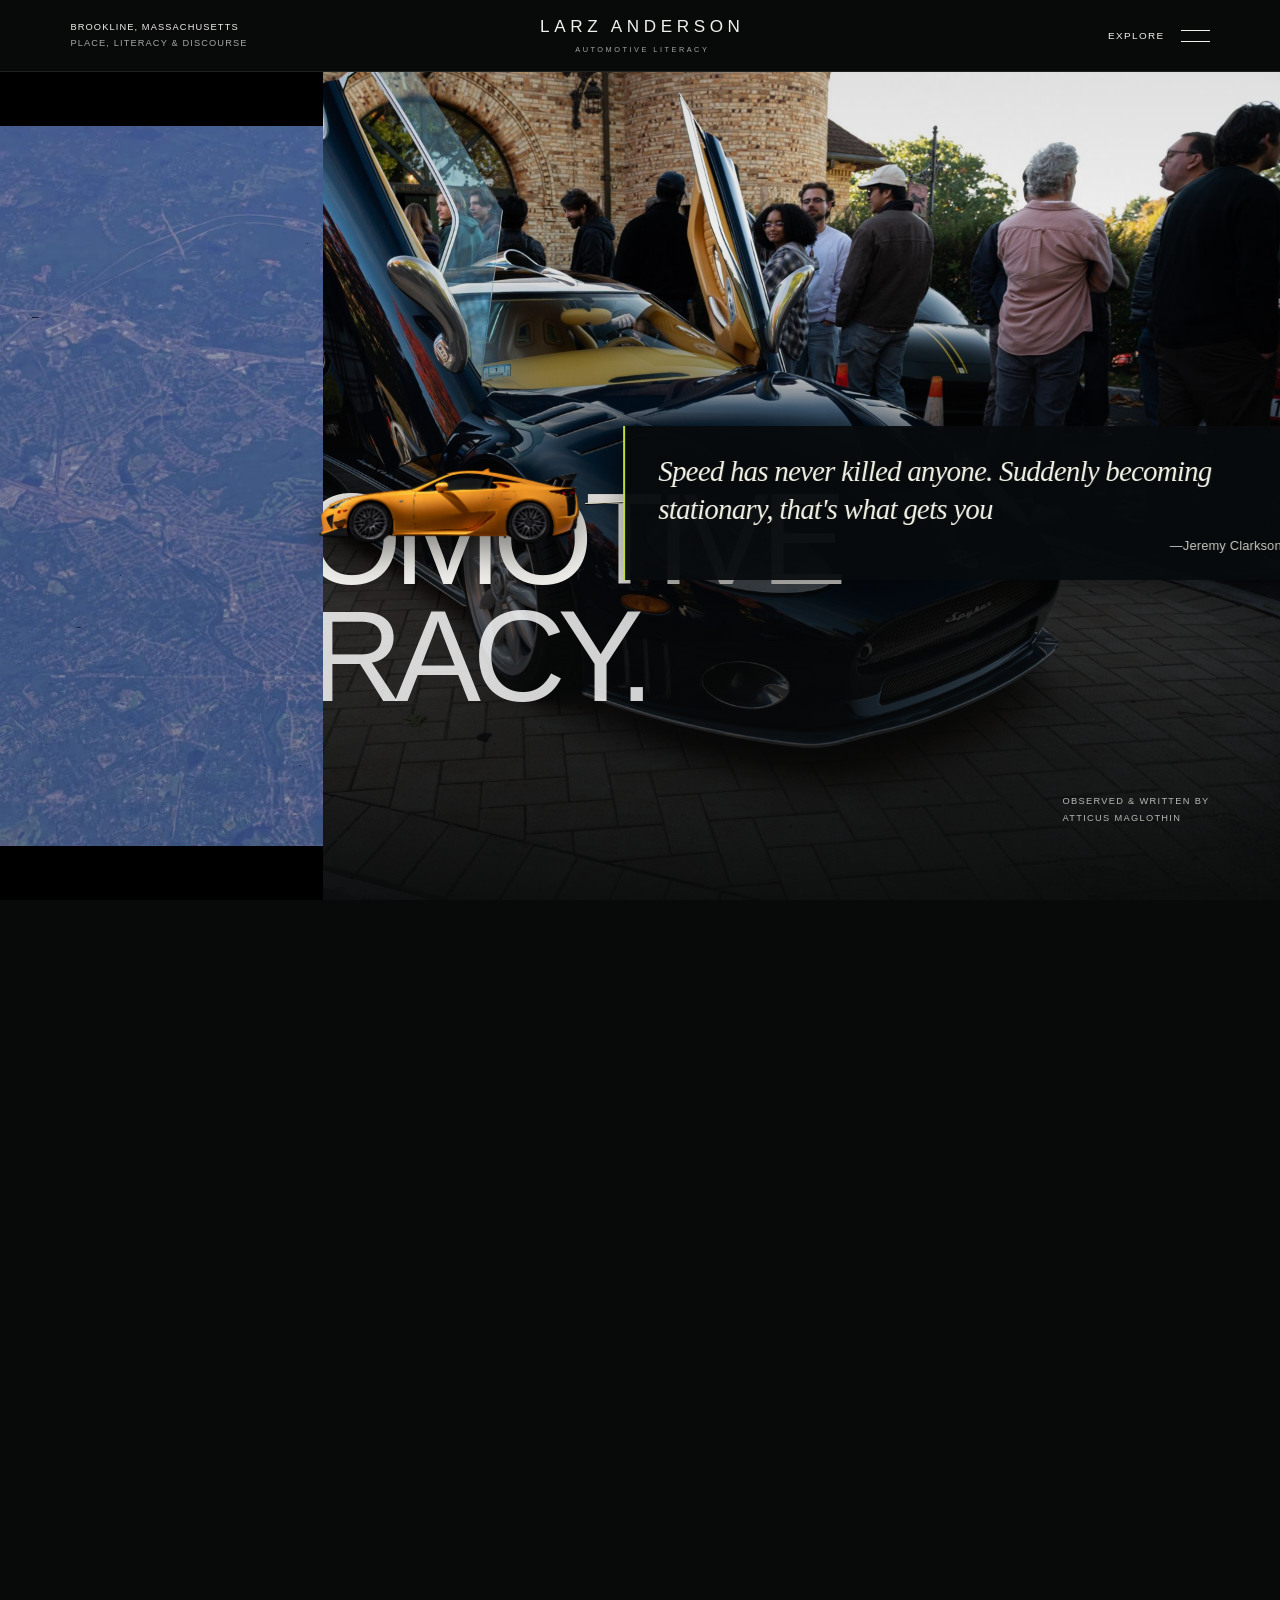
==== commit 552b3598: "Restore site before transition cleanup and interactive photo additions" ====
--- a/index.html
+++ b/index.html
@@ -1,4 +1,4 @@
-<!doctype html><html lang="en"><head><meta charset="utf-8"><meta name="viewport" content="width=device-width, initial-scale=1, viewport-fit=cover"><meta name="theme-color" content="#080909"><meta name="description" content="How Larz Anderson Auto Museum supports automotive literacies through preservation, written language, conversation, and participation."><title>Larz Anderson — Automotive Literacy and Discourse</title><link rel="stylesheet" href="styles.css?v=reading-transitions-20261023"><script src="script.js?v=reading-transitions-20261023" defer></script><link rel="preload" href="assets/larz-poster.jpg" as="image"><script type="module" src="car-cursor.mjs?v=quote-trails-095-20261023"></script><script type="module" src="scroll-scenes.mjs?v=reading-transitions-20261023"></script><script type="module" src="intro-drive.mjs?v=crossfade-20261023"></script><script type="module" src="reading-details.mjs?v=20261023"></script></head><body><a class="skip-link" href="#mainContent">Skip to content</a>
+<!doctype html><html lang="en"><head><meta charset="utf-8"><meta name="viewport" content="width=device-width, initial-scale=1, viewport-fit=cover"><meta name="theme-color" content="#080909"><meta name="description" content="How Larz Anderson Auto Museum supports automotive literacies through preservation, written language, conversation, and participation."><title>Larz Anderson — Automotive Literacy and Discourse</title><link rel="stylesheet" href="styles.css?v=photo-placement-20261023"><script src="script.js?v=intro-rollback-20261014" defer></script><link rel="preload" href="assets/larz-poster.jpg" as="image"><script type="module" src="car-cursor.mjs?v=quote-trails-095-20261023"></script><script type="module" src="scroll-scenes.mjs?v=scenes-2"></script><script type="module" src="intro-drive.mjs?v=lfa-faster-20261023"></script></head><body><a class="skip-link" href="#mainContent">Skip to content</a>
 <header class="site-header" id="siteHeader">
  <a class="header-location" href="#mainContent">Brookline, Massachusetts<span>Place, literacy &amp; discourse</span></a>
  <a class="site-title" href="#scrollSequence" aria-label="Larz Anderson — Introduction">LARZ ANDERSON<span>AUTOMOTIVE LITERACY</span></a>
@@ -17,7 +17,7 @@
 <div class="loading-screen" id="loadingScreen" aria-live="polite"><p class="loading-name">LARZ ANDERSON</p><span class="loading-line"></span><p class="loading-label">Approaching a place of learning</p></div>
 <section class="scroll-sequence" id="scrollSequence" aria-label="Aerial introduction">
  <div class="intro-stage"><video id="introVideo" class="intro-video" muted playsinline preload="metadata" poster="assets/larz-poster.jpg" aria-label="Aerial approach to the Larz Anderson Auto Museum"></video>
- <a class="intro-skip" href="#mainContent">Skip introduction <span aria-hidden="true">↘</span></a><div class="intro-bottom"><div class="scroll-cue" id="scrollCue" aria-hidden="true"><span class="scroll-cue-line"></span>Scroll to explore</div></div>
+ <div class="intro-bottom"><div class="scroll-cue" id="scrollCue" aria-hidden="true"><span class="scroll-cue-line"></span>Scroll to explore</div></div>
  <div class="intro-progress" aria-hidden="true"><span id="introProgress"></span></div></div>
 </section>
 <main id="mainContent">
@@ -33,49 +33,11 @@
   <div class="section-wrap"><header class="chapter-heading"><h2 id="museumHeading" data-text-reveal>READING<br><em>HISTORY.</em></h2></header></div>
   <div class="cinema-wide"><figure class="project-photo "><button class="photo-open media-frame" data-reveal type="button" data-photo-view aria-haspopup="dialog" aria-label="Enlarge Ford GT · interpreting the rotating exhibition"><img src="assets/cars-coffee/gt40.jpg" alt="A white and blue Ford GT beside a blue Ferrari in the rotating exhibition." width="1920" height="1277" loading="lazy" decoding="async"></button><figcaption>Ford GT · interpreting the rotating exhibition<span>Atticus Maglothin</span></figcaption></figure></div>
   <div class="section-wrap split-story"><div class="portrait-column"><figure class="project-photo portrait"><button class="photo-open media-frame" data-reveal type="button" data-photo-view aria-haspopup="dialog" aria-label="Enlarge The original collection · reading design and an old Massachusetts plate"><img src="assets/cars-coffee/collection.jpg" alt="An early automobile with brass lamps and a plate marked MASS 1919 in the basement collection." width="1277" height="1920" loading="lazy" decoding="async"></button><figcaption>The original collection · reading design and an old Massachusetts plate<span>Atticus Maglothin</span></figcaption></figure></div><div class="prose "><p>Downstairs, the original collection made earlier approaches to transportation available for close examination. My photograph shows an upright passenger compartment, brass lamps, and narrow wheels. Upstairs, the rotating exhibition offered a different set of shapes and proportions, including the low Ford GT and the angular white Lamborghini Countach. Moving between the floors allowed me to compare visible design choices rather than treat automotive development as a list of dates.</p><p>Preserving these cars keeps evidence of engineering, design, and use available to later visitors. Their value as museum objects does not depend on whether someone would choose them for transportation today. Nor does it require assuming that other people consider them worthless. The museum makes a particular case for their historical importance by maintaining them, displaying them together, and giving visitors opportunities to investigate their differences.</p><p>Written language also contributes to that reading. In my collection photograph, the old plate includes the abbreviation MASS and the year 1919. Those marks give a visitor something specific to interpret alongside the car's physical features; the plate's date alone does not establish the vehicle's model year. Across the Countach's windshield, the words European Motorsports add another reference beyond the manufacturer's identity. The lettering brings an automotive business name into the display. A visitor can read those words without already knowing the car's technical history, then use them as a starting point for questions.</p><p>This helps clarify what I mean by recognizing cars through their appearance. It involves connecting details such as a badge, body shape, or door design with a model and what I already know about it. Outside, groups gathering around the Pagani and Spykers made their significance visible in another way. Someone unfamiliar with those manufacturers could see that other visitors found the cars unusual, then listen or ask why. Written references, design details, and other people's responses offered different routes into understanding the same object.</p></div></div>
-<div class="section-wrap">
- <section class="reading-lab" data-reading-details aria-labelledby="detailHeading">
-  <header class="interaction-heading"><div><p class="eyebrow">Look closer</p><h3 id="detailHeading">What do you <em>notice?</em></h3></div><p>Select a numbered detail. A shape, a name, or a badge can become a starting point for conversation.</p></header>
-  <div class="detail-layout">
-   <figure class="detail-photo project-photo">
-    <div class="detail-image">
-     <img src="assets/cars-coffee/countach.jpg" width="1920" height="1200" loading="lazy" decoding="async" alt="A white Lamborghini Countach in the museum. Its rear wing, European Motorsports windshield lettering, and nose badge are marked for closer reading.">
-     <div class="detail-hotspots" role="group" aria-label="Explore three details of the Countach">
-      <button type="button" class="detail-hotspot" style="--x:28%;--y:45%" data-detail-target="detail-wing" aria-controls="detail-wing" aria-pressed="true" aria-label="Detail 1: rear wing">01</button>
-      <button type="button" class="detail-hotspot" style="--x:51%;--y:43%" data-detail-target="detail-lettering" aria-controls="detail-lettering" aria-pressed="false" aria-label="Detail 2: windshield lettering">02</button>
-      <button type="button" class="detail-hotspot" style="--x:76%;--y:59%" data-detail-target="detail-badge" aria-controls="detail-badge" aria-pressed="false" aria-label="Detail 3: manufacturer badge">03</button>
-     </div>
-    </div>
-    <figcaption>Lamborghini Countach · three ways into the same photograph<span>Atticus Maglothin</span></figcaption>
-    <button class="detail-enlarge text-link" type="button" data-photo-view aria-haspopup="dialog" data-photo-full="assets/cars-coffee/countach.jpg" data-photo-alt="A white Lamborghini Countach with a rear wing and European Motorsports windshield lettering inside the museum.">View full photograph <span aria-hidden="true">↗</span></button>
-   </figure>
-   <div class="detail-notes" aria-live="polite" aria-atomic="true">
-    <article id="detail-wing" data-detail-note><p class="detail-number">01 / Shape</p><h4>The rear wing</h4><p>A raised structure is easy to notice before you know its name. Beside this Countach, another visitor's surprise about the wing gave my background knowledge a use.</p><p class="detail-takeaway">A visible detail became a shared conversation.</p></article>
-    <article id="detail-lettering" data-detail-note><p class="detail-number">02 / Written language</p><h4>European Motorsports</h4><p>The words across the windshield introduce an automotive business name into the display. Reading that name offers a route into the scene even without knowing the car's technical history.</p><p class="detail-takeaway">Literal reading can open a more specialized question.</p></article>
-    <article id="detail-badge" data-detail-note><p class="detail-number">03 / Recognition</p><h4>The manufacturer's badge</h4><p>The small badge on the nose gives another clue to identity. Recognizing Lamborghini connects a visible mark with prior knowledge; identifying the Countach asks for more familiarity.</p><p class="detail-takeaway">Different readers begin with different clues.</p></article>
-   </div>
-  </div>
- </section>
-</div>
+  <div class="section-wrap offset-gallery"><figure class="project-photo wide-car"><button class="photo-open media-frame" data-reveal type="button" data-photo-view aria-haspopup="dialog" aria-label="Enlarge Lamborghini Countach"><img src="assets/cars-coffee/countach.jpg" alt="A white Lamborghini Countach with a rear wing and European Motorsports windshield lettering inside the museum." width="1920" height="1200" loading="lazy" decoding="async"></button><figcaption>Lamborghini Countach · a rear wing and European Motorsports windshield lettering<span>Atticus Maglothin</span></figcaption></figure><p class="image-note">Preserved objects.<br><em>New interpretations.</em></p></div>
  </section>
  <section class="chapter chapter-tonal" id="analysis" aria-labelledby="analysisHeading"><div class="section-wrap">
   <header class="chapter-heading"><h2 id="analysisHeading" data-text-reveal>A SHARED<br><em>LANGUAGE.</em></h2></header>
-  <div class="split-story discourse-story"><div class="prose "><p>Huayra, MC20, 720S, and SLR can sound like unrelated names and codes to someone new to the setting. They refer here to models made by Pagani, Maserati, McLaren, and Mercedes-Benz with McLaren. Enthusiasts can use those short references without repeating each manufacturer's full name. That shorthand makes conversation efficient among people who share the background, but a newcomer may need the reference explained before the discussion becomes accessible.</p><p>There is a difference between recognizing that vocabulary and using it to explain something. A rear wing, for example, is the raised structure across the back of a car, commonly associated with controlling airflow. Knowing the term allows someone to name the part. Knowing its history on a particular model allows them to contribute more. During a conversation about the Countach, another visitor mentioned that he had not realized they could have wings. I shared the background I knew about wings being fitted separately from the production line. A visible feature became the subject of an exchange because we brought different knowledge to it.</p><p>My background knowledge became socially useful at that moment. It gave me something relevant to offer a person I did not know, while his uncertainty gave the conversation a direction. The exchange fits Gee's account of Discourse because participation involved connecting an object, an explanation, and another person's interest. Remembering a fact alone would not have created that interaction. Using it in response to what someone else noticed did.</p><p>Tony Mirabelli examines this relationship between words and situations in <cite>Learning to Serve: The Language and Literacy of Food Service Workers</cite>. Studying restaurant workers, he shows that reading a menu involves knowing how dishes are prepared and how to respond to particular customers. Familiarity with the words on the page is only part of the work. The museum is a different setting, but his analysis helps explain why automotive literacy also extends beyond jargon. Explaining a wing to an unfamiliar visitor requires choosing the background that makes the detail meaningful to that person.</p><p>A tourist who cannot identify the MC20 is therefore unfamiliar with one set of references, rather than without literacy. They may bring knowledge of photography, design, history, or another language that changes what they notice. A question can make room for that knowledge and invite an enthusiast to explain their own. The Countach conversation shows how unequal familiarity can support an exchange. It can also become a barrier if experienced visitors assume everyone already understands their shorthand. Access to the cars does not automatically provide access to every conversation around them.</p></div><section class="reading-perspective" data-reading-perspective aria-labelledby="perspectiveHeading">
- <header><p class="eyebrow">Recognition &amp; attention</p><h3 id="perspectiveHeading">One photograph.<br><em>Two readings.</em></h3></header>
- <div class="perspective-switch" role="group" aria-label="Choose how to read the photograph">
-  <button type="button" data-perspective-mode="first" aria-pressed="true" aria-controls="perspective-first">First glance</button>
-  <button type="button" data-perspective-mode="informed" aria-pressed="false" aria-controls="perspective-informed">Informed reading</button>
- </div>
- <figure class="project-photo perspective-photo">
-  <button class="photo-open" type="button" data-photo-view aria-haspopup="dialog" aria-label="Enlarge Pagani Huayra · recognition and attention"><img src="assets/cars-coffee/pagani.jpg" alt="The side and front wheel of a blue Pagani Huayra, with visitors gathered behind it." width="1920" height="1277" loading="lazy" decoding="async"></button>
-  <figcaption>Pagani Huayra · the same scene, different starting points<span>Atticus Maglothin</span></figcaption>
- </figure>
- <div class="perspective-readings" aria-live="polite" aria-atomic="true">
-  <article id="perspective-first" data-perspective-panel="first"><p class="detail-number">First glance</p><h4>A blue car. A gathering of people.</h4><p>The curved bodywork, large wheel, and people behind the car draw the eye. A visitor can notice these things without knowing the manufacturer or model.</p></article>
-  <article id="perspective-informed" data-perspective-panel="informed"><p class="detail-number">My reading of this scene</p><h4>Recognition gives the scene another meaning.</h4><p>I recognized a Pagani Huayra. During my visit, the attention around this car helped communicate its significance to people who did not already know the model. Recognizing it and asking why it attracted a crowd offered different routes into the same conversation.</p></article>
- </div>
- <p class="perspective-footnote">This is one possible interpretation. A visitor's knowledge of photography, design, or history could lead to different questions.</p>
-</section></div>
+  <div class="split-story discourse-story"><div class="prose "><p>Huayra, MC20, 720S, and SLR can sound like unrelated names and codes to someone new to the setting. They refer here to models made by Pagani, Maserati, McLaren, and Mercedes-Benz with McLaren. Enthusiasts can use those short references without repeating each manufacturer's full name. That shorthand makes conversation efficient among people who share the background, but a newcomer may need the reference explained before the discussion becomes accessible.</p><p>There is a difference between recognizing that vocabulary and using it to explain something. A rear wing, for example, is the raised structure across the back of a car, commonly associated with controlling airflow. Knowing the term allows someone to name the part. Knowing its history on a particular model allows them to contribute more. During a conversation about the Countach, another visitor mentioned that he had not realized they could have wings. I shared the background I knew about wings being fitted separately from the production line. A visible feature became the subject of an exchange because we brought different knowledge to it.</p><p>My background knowledge became socially useful at that moment. It gave me something relevant to offer a person I did not know, while his uncertainty gave the conversation a direction. The exchange fits Gee's account of Discourse because participation involved connecting an object, an explanation, and another person's interest. Remembering a fact alone would not have created that interaction. Using it in response to what someone else noticed did.</p><p>Tony Mirabelli examines this relationship between words and situations in <cite>Learning to Serve: The Language and Literacy of Food Service Workers</cite>. Studying restaurant workers, he shows that reading a menu involves knowing how dishes are prepared and how to respond to particular customers. Familiarity with the words on the page is only part of the work. The museum is a different setting, but his analysis helps explain why automotive literacy also extends beyond jargon. Explaining a wing to an unfamiliar visitor requires choosing the background that makes the detail meaningful to that person.</p><p>A tourist who cannot identify the MC20 is therefore unfamiliar with one set of references, rather than without literacy. They may bring knowledge of photography, design, history, or another language that changes what they notice. A question can make room for that knowledge and invite an enthusiast to explain their own. The Countach conversation shows how unequal familiarity can support an exchange. It can also become a barrier if experienced visitors assume everyone already understands their shorthand. Access to the cars does not automatically provide access to every conversation around them.</p></div><figure class="project-photo "><button class="photo-open media-frame" data-reveal type="button" data-photo-view aria-haspopup="dialog" aria-label="Enlarge Pagani Huayra · recognition and attention"><img src="assets/cars-coffee/pagani.jpg" alt="The side and front wheel of a blue Pagani Huayra, with visitors gathered behind it." width="1920" height="1277" loading="lazy" decoding="async"></button><figcaption>Pagani Huayra · recognition and attention<span>Atticus Maglothin</span></figcaption></figure></div>
   <div class="split-story story-gap"><figure class="project-photo "><button class="photo-open media-frame" data-reveal type="button" data-photo-view aria-haspopup="dialog" aria-label="Enlarge Lamborghini Revuelto · visual literacy"><img src="assets/cars-coffee/revuelto.jpg" alt="The bronze wheel, orange brake caliper and sculpted bodywork of a Lamborghini Revuelto." width="1920" height="1277" loading="lazy" decoding="async"></button><figcaption>Lamborghini Revuelto · visual literacy<span>Atticus Maglothin</span></figcaption></figure><div><h3 data-text-reveal>The Knowledge<br>of Ownership</h3><div class="prose "><p>The conversations I overheard moved beyond model names into the practical experience of ownership. People discussed whether they would risk taking especially rare cars out and how owners avoided scratches when driving in Boston. These questions brought the cars into a familiar environment of streets, parking, and possible damage. Admiring the design and deciding whether to drive it through the city required different kinds of knowledge.</p><p>The Montana plates drew my attention for a similar reason. After recognizing one, I began looking for others. I already associated Montana registration with efforts to reduce the tax costs of owning expensive cars, so the plate meant more to me than the name of a distant state. Among the rarest and most expensive cars I looked at, most seemed to carry Montana plates. That was an impression from the vehicles I checked, rather than a systematic count, and a plate alone could not establish why an individual owner registered there.</p><p>My prior knowledge changed what I looked for and how I interpreted what I found. Someone without that background might read Montana simply as evidence of a car's connection to another state. I read it as a possible clue about the financial administration behind the display. Mirabelli's attention to language in context helps explain the difference: the same written reference can lead to different understandings depending on the knowledge a reader brings. At the museum, a small piece of literal text opened a question about ownership that the car's appearance could not answer.</p></div></div></div>
   <div class="detail-gallery detail-gallery-single"><figure class="project-photo "><button class="photo-open media-frame" data-reveal type="button" data-photo-view aria-haspopup="dialog" aria-label="Enlarge Pagani Huayra · interpreting engineering"><img src="assets/cars-coffee/pagani-detail.jpg" alt="Exposed structure and mechanical details under the open bodywork of a Pagani Huayra." width="1920" height="1277" loading="lazy" decoding="async"></button><figcaption>Pagani Huayra · interpreting engineering<span>Atticus Maglothin</span></figcaption></figure></div>
  </div></section>
--- a/styles.css
+++ b/styles.css
@@ -6,7 +6,7 @@
 .scroll-sequence{height:var(--intro-scroll-length);background:#000}.intro-stage{position:sticky;top:var(--header-height);height:calc(100svh - var(--header-height));overflow:hidden}.intro-video{width:100%;height:100%;object-fit:contain;background:#000;pointer-events:none}.intro-bottom{position:absolute;inset:auto var(--gutter) 2.5rem;display:flex;align-items:center;justify-content:space-between;gap:1rem}.scroll-cue{display:flex;align-items:center;gap:1rem;font-size:.58rem;text-transform:uppercase;letter-spacing:.14em;text-shadow:0 1px 8px #000}.scroll-cue{transition:opacity .3s}.scroll-cue.is-hidden{opacity:0}.scroll-cue-line{display:block;width:1px;height:40px;background:linear-gradient(#fff,#ffffff20)}.intro-progress{position:absolute;bottom:0;left:0;right:0;height:2px;background:#ffffff16}.intro-progress span{display:block;height:100%;transform:scaleX(0);transform-origin:left;background:var(--accent)}.intro-unavailable{height:calc(100svh - var(--header-height))}
 main{position:relative;background:var(--bg)}.project-hero{min-height:760px;height:calc(100svh + 60px);max-height:1100px;position:relative;display:flex;align-items:flex-end;isolation:isolate;overflow:hidden}.hero-photo-open{position:absolute;inset:0;z-index:-2;display:block;width:100%;height:100%;padding:0;border:0;border-radius:0;background:none;cursor:zoom-in}.hero-photo-open:focus-visible{outline-offset:-8px}.hero-image{position:absolute;inset:0;width:100%;height:100%;object-fit:cover;object-position:center 43%;z-index:-2}.hero-shade{pointer-events:none;position:absolute;inset:0;z-index:-1;background:linear-gradient(180deg,#08090920 0%,#08090910 20%,#08090990 54%,#080909f0 100%)}.hero-content{pointer-events:none;width:100%;padding:6rem var(--gutter) 4.5rem}.eyebrow{font-size:.61rem;line-height:1.7;letter-spacing:.17em;text-transform:uppercase;color:var(--accent)}.hero-content>.eyebrow{color:#deded7}.hero-content h1{font-size:clamp(4rem,10.1vw,10rem);line-height:.91;letter-spacing:-.065em;font-weight:400;margin-top:2.6rem}.hero-content h1>span{color:#ffffffd1}.hero-bottom{display:flex;justify-content:space-between;align-items:flex-end;margin-top:2.6rem;gap:2rem}.hero-bottom>p:first-child{font-size:clamp(1.1rem,1.9vw,1.7rem);line-height:1.45;letter-spacing:-.015em}.hero-bottom em{color:#c4c5bd}.hero-byline{font-size:.58rem;letter-spacing:.14em;text-transform:uppercase;line-height:1.9;color:#b6bbb5}.chapter-nav{display:grid;grid-template-columns:repeat(4,1fr);margin:0 var(--gutter);border-bottom:1px solid var(--line)}.chapter-nav a{position:relative;display:flex;align-items:center;gap:1.1rem;padding:1.9rem .7rem;font-size:.69rem;color:var(--muted)}.chapter-nav a>span{font-size:.52rem;color:var(--accent)}.chapter-nav a:after{content:"";position:absolute;bottom:-1px;height:1px;background:var(--text);left:0;width:100%;transform:scaleX(0);transform-origin:left;transition:transform .3s}.chapter-nav a:hover:after,.chapter-nav a[aria-current]:after{transform:scaleX(1)}.chapter-nav a:hover,.chapter-nav a[aria-current]{color:var(--text)}
 .section-wrap{max-width:1600px;width:100%;margin-inline:auto;padding-inline:var(--gutter)}.introduction{display:grid;grid-template-columns:1fr 1fr;gap:8vw;padding-block:clamp(6rem,11vw,11rem)}.introduction h2{font-size:clamp(2.5rem,4.6vw,4.7rem);line-height:1.03;letter-spacing:-.045em;margin-top:2rem}.introduction h2 em{letter-spacing:-.065em;color:#b8bcb6}.prose{font-size:clamp(.97rem,1.08vw,1.07rem);line-height:1.9;color:#bdc1bc;max-width:68ch}.prose p{margin-bottom:1.7rem}.prose p:last-child{margin-bottom:0}.prose a{text-decoration:underline;text-underline-offset:.2em}.chapter{padding-block:clamp(4rem,7vw,7rem);border-top:1px solid var(--line);overflow:clip}.chapter-heading{margin-bottom:clamp(3rem,6vw,6rem)}.chapter-heading .eyebrow span{display:inline-block;margin-right:1rem;color:#f2f1ed}.chapter-heading h2{margin-top:2rem;font-size:clamp(3.5rem,7.5vw,7.6rem);line-height:.94;letter-spacing:-.05em}.chapter-heading h2 em{letter-spacing:-.07em;color:#b4b9b2}.chapter-tonal{background:#0e1011}.cinema-wide{padding:0 2vw}.cinema-wide .photo-open{aspect-ratio:2/1}.cinema-wide .photo-open img{width:100%;height:100%;object-fit:cover;object-position:center 45%}.cinema-wide figcaption{padding-inline:3.5vw}.split-story{display:grid;grid-template-columns:minmax(0,1fr) minmax(0,1fr);gap:clamp(2.5rem,7vw,7rem);align-items:start;margin-top:clamp(4rem,7vw,7rem)}.split-story>.project-photo,.split-story>.portrait-column{position:sticky;top:120px}.portrait-column{width:78%;margin-inline:auto}.portrait img{max-height:740px;object-fit:contain;width:100%;background:#090a0a}.offset-gallery{display:grid;grid-template-columns:1.6fr 1fr;align-items:end;gap:8vw;margin-top:clamp(5rem,9vw,9rem)}.image-note{font-size:clamp(1.2rem,2.6vw,2.5rem);letter-spacing:-.03em;line-height:1.4;padding-bottom:2rem}.image-note em{color:var(--muted)}.discourse-story{margin-top:0}.story-gap{margin-top:clamp(6rem,10vw,10rem)}.split-story h3{margin:1.8rem 0 2.1rem;font-size:clamp(1.8rem,3.4vw,3.3rem);line-height:1.09;letter-spacing:-.04em}.detail-gallery{display:grid;grid-template-columns:1fr 1fr;gap:2rem;margin-top:clamp(5rem,9vw,9rem)}.detail-gallery>.project-photo:nth-child(2){padding-top:8rem}.place-story{margin-top:0}.place-story>.portrait{width:75%;margin-left:auto}.closing-statement{margin-top:clamp(6rem,11vw,11rem);padding-top:clamp(4rem,7vw,7rem);border-top:1px solid var(--line);text-align:center}.closing-statement h3{font-size:clamp(2.5rem,6vw,6rem);line-height:1.03;letter-spacing:-.045em;margin-top:2rem}.closing-statement .prose{margin:3.5rem auto 0;text-align:left;max-width:76ch}
-.project-photo{margin:0;min-width:0}.photo-open{display:block;position:relative;width:100%;padding:0;border:0;border-radius:0;background:#16191a;overflow:hidden;cursor:zoom-in;text-align:left}.photo-open img{display:block;width:100%;height:auto;transform:scale(1);transition:transform 1.1s var(--ease)}.photo-open:hover img{transform:scale(1.025)}.project-photo figcaption{display:flex;justify-content:space-between;gap:1rem;margin-top:1rem;color:#a8ada7;font-size:.57rem;line-height:1.7;letter-spacing:.04em}.project-photo figcaption span{color:#777e77;white-space:nowrap}
+.project-photo{margin:0;min-width:0}.photo-open{display:block;position:relative;width:100%;padding:0;border:0;border-radius:0;background:#16191a;overflow:hidden;cursor:zoom-in;text-align:left}.photo-open img{display:block;width:100%;height:auto;transform:scale(1);transition:transform 1.1s var(--ease)}.photo-open:hover img{transform:scale(1.025)}.project-photo figcaption{display:flex;justify-content:space-between;gap:1rem;margin-top:1rem;color:#a8ada7;font-size:.57rem;line-height:1.7;letter-spacing:.04em}.project-photo figcaption span{color:#777e77;white-space:nowrap}.media-frame.is-pending{clip-path:inset(0 100% 0 0)}.media-frame.is-pending img{transform:scale(1.07)}.media-frame.is-revealed{animation:imageWipe 950ms var(--ease) both}.media-frame.is-revealed img{animation:imageSettle 1.45s var(--ease) backwards}[data-text-reveal].is-pending{opacity:0;transform:translateY(24px)}[data-text-reveal].is-revealed{animation:textEnter .8s var(--ease) both}@keyframes imageWipe{from{clip-path:inset(0 100% 0 0)}to{clip-path:inset(0 0 0 0)}}@keyframes imageSettle{from{transform:scale(1.07)}to{transform:scale(1)}}@keyframes textEnter{from{opacity:0;transform:translateY(24px)}to{opacity:1;transform:translateY(0)}}
 .fact-teaser{display:flex;justify-content:space-between;align-items:flex-end;gap:3rem;padding:clamp(5rem,9vw,9rem) var(--gutter);background:linear-gradient(110deg,#171b1d,#0a0b0c);border-block:1px solid #ffffff1c;overflow:hidden}.teaser-title{font-size:clamp(3rem,6vw,6rem);line-height:.98;letter-spacing:-.05em;margin-top:2rem}.teaser-title em{color:#aeb7b2;transition:color .3s}.teaser-link{display:flex;align-items:center;gap:2rem;white-space:nowrap;font-size:.65rem;letter-spacing:.08em;padding-bottom:.8rem;border-bottom:1px solid #777e77}.teaser-link i{font:normal 1.6rem Arial;transition:transform .3s}.fact-teaser:hover i{transform:translate(4px,-4px)}.fact-teaser:hover em{color:var(--text)}.project-about{display:grid;grid-template-columns:1fr 1fr;gap:8vw;padding-block:clamp(5rem,8vw,8rem)}.project-about h2{margin-top:1.7rem;font-size:clamp(2rem,3.6vw,3.5rem);line-height:1.1;letter-spacing:-.04em}.photo-credit{margin-top:2rem;color:#7f8881;font-size:.65rem;line-height:1.8}.sources-section{padding-bottom:6rem}.sources-disclosure{margin-top:1rem;border-block:1px solid var(--line)}.sources-disclosure summary{display:flex;align-items:center;justify-content:space-between;list-style:none;cursor:pointer;padding:2rem 0}.sources-disclosure summary::-webkit-details-marker{display:none}.sources-disclosure h2{font-size:clamp(1.8rem,2.9vw,2.6rem);letter-spacing:-.035em}.disclosure-icon{font-size:1.8rem;color:var(--muted);font-weight:200;transition:transform .25s}.sources-disclosure[open] .disclosure-icon{transform:rotate(45deg)}.works-cited{list-style:none;max-width:95ch;padding:0 0 2rem;margin:0;display:grid;gap:1.5rem;font-size:.83rem;line-height:1.85;color:var(--muted)}.works-cited li{padding-left:1.3rem;text-indent:-1.3rem;overflow-wrap:anywhere}.works-cited a{color:#c1b399;text-decoration:underline;text-underline-offset:.2em}.site-footer{display:grid;grid-template-columns:1fr 1fr auto;align-items:center;gap:3rem;border-top:1px solid var(--line);padding:3.5rem var(--gutter)}.footer-wordmark{font-size:1rem;letter-spacing:.17em}.footer-wordmark span{display:block;font-size:.45rem;margin-top:.5rem;color:var(--muted);letter-spacing:.22em}.site-footer p{font-size:.6rem;color:#8a928b;line-height:1.8}.back-top{font-size:.62rem;display:flex;align-items:center;gap:1.5rem}.back-top span{font-size:1.3rem}.photo-viewing{overflow:hidden}.photo-dialog{width:min(1500px,96vw);max-width:none;max-height:96svh;padding:4rem 2rem 1.5rem;background:#080909;color:var(--text);border:1px solid #ffffff30}.photo-dialog:not([open]){display:none}.photo-dialog::backdrop{background:#000e;backdrop-filter:blur(6px)}.photo-dialog figure{margin:0}.photo-dialog img{display:block;width:100%;height:76svh;object-fit:contain}.photo-dialog figcaption{font-size:.68rem;color:var(--muted);margin-top:1rem;line-height:1.6}.photo-close{position:absolute;top:.5rem;right:1rem;display:flex;gap:1.5rem;align-items:center;background:none;border:0;padding:.6rem;font-size:.6rem;text-transform:uppercase;letter-spacing:.1em;cursor:pointer}.photo-close span{font-size:1.7rem}
 .fact-introduction{padding-top:clamp(4rem,7vw,7rem);padding-bottom:3rem}.fact-introduction h1{font-size:clamp(3.5rem,8vw,8rem);line-height:.96;letter-spacing:-.05em;margin-top:2rem}.fact-introduction h1 em{color:#adb6ae}.fact-meta{display:flex;justify-content:space-between;gap:2rem;align-items:end;margin-top:3rem;border-top:1px solid var(--line);padding-top:2rem}.fact-meta h2{font-size:.7rem;letter-spacing:.16em;text-transform:uppercase}.fact-meta>p{font:italic 1.2rem/1.4 Georgia,serif;color:var(--muted)}.eagle-card{position:relative;width:100%;height:clamp(440px,56vw,780px);display:block;overflow:hidden;padding:0;border:1px solid var(--line);border-radius:0;background:#10110f;color:var(--text);cursor:crosshair;touch-action:pan-y;user-select:none;-webkit-user-select:none}.eagle-base,.eagle-canvas{position:absolute;inset:0;width:100%;height:100%}.eagle-base{object-fit:contain;filter:grayscale(1);pointer-events:none}.eagle-canvas{pointer-events:none}.eagle-hint{position:absolute;top:1.5rem;right:1.5rem;display:flex;gap:1rem;font-size:.55rem;letter-spacing:.14em;text-transform:uppercase;color:#bbbdb2;pointer-events:none;transition:opacity .2s}.eagle-card:hover .eagle-hint,.eagle-card.is-revealed .eagle-hint{opacity:0}.eagle-fallback-caption{display:none}.eagle-card.has-image-error .eagle-fallback-caption{display:block;position:absolute;bottom:2rem;width:100%;text-align:center;font:1.5rem Georgia,serif}.eagle-fallback-caption strong{display:block;font-size:3rem;font-weight:400}.fact-instruction{display:flex;justify-content:space-between;gap:2rem;margin-top:1.3rem;color:var(--muted);font-size:.65rem;line-height:1.8}.fact-instruction>span{font-size:.57rem;letter-spacing:.14em;text-transform:uppercase}.fact-return{padding-block:4rem}.text-link{display:inline-flex;gap:3rem;font-size:.72rem;padding:1rem 0;border-bottom:1px solid #666}.text-link span{font-size:1rem}
 @media(min-width:1700px){.hero-content{max-width:1700px;margin:auto}.fact-teaser{padding-inline:max(var(--gutter),calc((100vw - 1420px)/2))}}
@@ -19,99 +19,57 @@
 .introduction h2,.chapter-heading h2,.fact-introduction h1,.closing-statement h3,.project-about h2,.teaser-title,.hero-content h1{margin-top:0}
 .split-story h3{margin-top:0}
 
+.has-scroll-scenes [data-scene="history"] .media-frame.is-revealed{animation:historyShutter 1.1s var(--ease) both}
+.has-scroll-scenes [data-scene="discourse"] .media-frame.is-revealed{animation:discourseDiagonal 1.05s var(--ease) both}
+.has-scroll-scenes [data-scene="place"] .media-frame.is-revealed{animation:placeCurtain 1.1s var(--ease) both}
+.has-scroll-scenes [data-scene="introduction"] [data-text-reveal].is-revealed{animation:introductionTitle .9s var(--ease) both}
+.has-scroll-scenes [data-scene="history"] [data-text-reveal].is-revealed{animation:historyTitle .95s var(--ease) both}
+.has-scroll-scenes [data-scene="discourse"] [data-text-reveal].is-revealed{animation:discourseTitle .9s var(--ease) both}
+.has-scroll-scenes [data-scene="place"] [data-text-reveal].is-revealed{animation:placeTitle 1s var(--ease) both}
+.has-scroll-scenes [data-scene="facts-title"] [data-text-reveal].is-revealed{animation:introductionTitle 1s var(--ease) both}
+.has-scroll-scenes .chapter-heading h2 em,.has-scroll-scenes .fact-introduction h1 em{display:inline-block}
+.has-scroll-scenes [data-scene="history"] .chapter-heading h2 em{translate:var(--scene-drift,0px) 0}
+.has-scroll-scenes [data-scene="discourse"] .chapter-heading h2 em{translate:calc(-1 * var(--scene-drift,0px)) 0}
+.has-scroll-scenes [data-scene="place"] .chapter-heading h2 em{translate:0 calc(var(--scene-drift,0px) * .5)}
+.has-scroll-scenes [data-scene="facts-title"] h1 em{translate:calc(-1 * var(--scene-drift,0px)) 0}
+.has-scroll-scenes .scene-pending{opacity:0;transform:translateY(16px)}
+.has-scroll-scenes .scene-visible{animation:proseFlow .75s var(--ease) both;animation-delay:var(--scene-delay,0ms)}
+.has-scroll-scenes [data-scene="discourse"] .prose>.scene-visible{animation-name:discourseFlow}
+.has-scroll-scenes [data-scene="teaser"] .teaser-title.scene-visible{animation:teaserTitle 1s var(--ease) both}
+.has-scroll-scenes [data-scene="about"] h2.scene-visible{animation:historyTitle .9s var(--ease) both}
+.has-scroll-scenes [data-scene="facts-photo"].scene-pending{transform:none;clip-path:inset(10% 24%)}
+.has-scroll-scenes [data-scene="facts-photo"].scene-visible{animation:factFrame 1.05s var(--ease) both}
+@keyframes historyShutter{from{clip-path:inset(49.8% 0 49.8% 0)}to{clip-path:inset(0)}}
+@keyframes discourseDiagonal{from{clip-path:polygon(0 0,-20% 0,0 100%,0 100%)}to{clip-path:polygon(0 0,100% 0,120% 100%,0 100%)}}
+@keyframes placeCurtain{from{clip-path:inset(100% 0 0 0)}to{clip-path:inset(0)}}
+@keyframes introductionTitle{from{opacity:0;clip-path:inset(0 0 100% 0);transform:translateY(26px)}to{opacity:1;clip-path:inset(0);transform:translateY(0)}}
+@keyframes historyTitle{from{opacity:0;transform:translateX(-26px);letter-spacing:-.075em}to{opacity:1;transform:translateX(0)}}
+@keyframes discourseTitle{from{opacity:0;clip-path:inset(0 100% 0 0);transform:translateX(16px)}to{opacity:1;clip-path:inset(0);transform:translateX(0)}}
+@keyframes placeTitle{from{opacity:0;transform:translateY(34px)}to{opacity:1;transform:translateY(0)}}
+@keyframes proseFlow{from{opacity:0;transform:translateY(16px)}to{opacity:1;transform:translateY(0)}}
+@keyframes discourseFlow{from{opacity:0;transform:translateX(14px)}to{opacity:1;transform:translateX(0)}}
+@keyframes teaserTitle{from{opacity:0;clip-path:inset(0 100% 0 0);transform:translateX(-18px)}to{opacity:1;clip-path:inset(0);transform:translateX(0)}}
+@keyframes factFrame{from{opacity:0;clip-path:inset(10% 24%)}to{opacity:1;clip-path:inset(0)}}
+@media(max-width:760px){.has-scroll-scenes .chapter-heading h2 em,.has-scroll-scenes .fact-introduction h1 em{translate:none}}
+@media(prefers-reduced-motion:reduce){.has-scroll-scenes .scene-pending,.has-scroll-scenes .scene-visible{opacity:1!important;transform:none!important;clip-path:none!important}.has-scroll-scenes .chapter-heading h2 em,.has-scroll-scenes .fact-introduction h1 em{translate:none!important}}
+@media print{.scene-pending,.scene-visible{opacity:1!important;transform:none!important;clip-path:none!important}.chapter-heading h2 em,.fact-introduction h1 em{translate:none!important}}
+
+
+/* One right-to-left towing pass reveals the title page and retires the aerial. */
+html.intro-drive-running{overflow:hidden;scroll-behavior:auto;overflow-anchor:none}
+.intro-drive-running body{position:fixed;inset:0;overflow:hidden;padding-right:var(--drive-scrollbar,0px)}
+.intro-drive-layer{position:fixed;inset:var(--header-height) var(--drive-scrollbar,0px) 0 0;z-index:79;pointer-events:none;overflow:hidden;contain:layout paint;isolation:isolate}
+.intro-drive-layer .intro-stage{position:absolute;inset:0;height:100%;background:#000;will-change:clip-path}
+.intro-drive-layer .intro-bottom,.intro-drive-layer .intro-progress{display:none}
+.intro-drive-rig{position:absolute;left:0;top:52%;width:min(1000px,calc(100vw - 32px));display:flex;align-items:center;will-change:transform;filter:drop-shadow(0 12px 20px #0008)}
+.intro-drive-car{flex:0 0 auto;width:clamp(100px,25vw,270px);height:auto;display:block;position:relative;z-index:1}
+.intro-drive-rope{flex:0 0 clamp(14px,3vw,38px);height:1px;background:#d7d5bf;box-shadow:0 1px 1px #000;transform:rotate(-3deg);transform-origin:left center}
+.intro-drive-quote{flex:1;min-width:0;margin:0;padding:clamp(16px,2vw,28px) clamp(15px,2.6vw,36px);border-left:2px solid #bbdf40;background:linear-gradient(105deg,#080b0df5,#080b0de6);color:#f5f5e9;font:italic 500 clamp(16px,2.25vw,30px)/1.32 Georgia,serif;letter-spacing:-.025em;text-wrap:pretty;clip-path:polygon(0 0,100% 0,97% 50%,100% 100%,0 100%)}
+.intro-drive-credit{display:block;margin-top:.7em;font:500 clamp(11px,1vw,14px)/1.4 "Helvetica Neue",Helvetica,Arial,sans-serif;letter-spacing:.015em;text-align:right;color:#c5c9bf}
+.intro-drive-running .project-hero,.intro-consumed .project-hero{height:calc(100svh - var(--header-height));min-height:0;max-height:none}
+.intro-drive-running .car-cursor-layer{visibility:hidden}
+@media print{.intro-drive-layer{display:none!important}.intro-consumed .project-hero{height:auto}}
+
 /* Opening photograph beneath the heading; a single engineering detail below. */
 .introduction-photo{margin-top:clamp(2rem,4vw,4rem)}
 .detail-gallery-single{grid-template-columns:minmax(0,1fr)}
-
-/* A short overlapping handoff, with a fully composed title beneath the aerial. */
-html.intro-handoff-running{overflow:hidden;overflow-anchor:none}
-.intro-handoff-running body{position:fixed;inset:0;overflow:hidden;padding-right:var(--handoff-scrollbar,0px)}
-.intro-handoff-layer{position:fixed;inset:var(--header-height) var(--handoff-scrollbar,0px) 0 0;z-index:79;pointer-events:none;overflow:hidden;opacity:1;transition:opacity 650ms cubic-bezier(.4,0,.2,1)}
-.intro-handoff-layer .intro-stage{position:absolute;inset:0;height:100%;background:#000}
-.intro-handoff-layer .intro-bottom,.intro-handoff-layer .intro-progress,.intro-handoff-layer .intro-skip{display:none}
-.intro-handoff-layer.is-leaving{opacity:0}
-.intro-consumed .project-hero{height:calc(100svh - var(--header-height));min-height:0;max-height:none}
-.intro-handoff-running .car-cursor-layer{visibility:hidden}
-.intro-handoff-running .site-header{right:var(--handoff-scrollbar,0px)}
-.intro-skip{position:absolute;top:1.5rem;right:var(--gutter);display:flex;gap:1.5rem;align-items:center;font-size:.65rem;letter-spacing:.05em;padding:.8rem 1rem;background:#080909b8;border:1px solid #ffffff4d;backdrop-filter:blur(8px)}
-.intro-skip:hover{background:#080909e8}
-.loading-screen{inset:auto auto 6rem var(--gutter);width:max-content;max-width:calc(100% - 2 * var(--gutter));padding:1rem 1.3rem;align-items:flex-start;background:#080909da;border:1px solid var(--line);pointer-events:none}
-.loading-screen .loading-name{font-size:.7rem;letter-spacing:.15em}
-.loading-screen .loading-line{margin:1rem 0}
-.loading-screen .loading-label{font-size:.5rem;letter-spacing:.12em}
-
-/* One reveal system. Paragraphs and photographs are always available. */
-.has-scroll-scenes [data-text-reveal].scene-enter{animation:quietTitle 450ms var(--ease)}
-.has-scroll-scenes .project-photo.scene-enter,
-.has-scroll-scenes .reading-lab.scene-enter,
-.has-scroll-scenes .reading-perspective.scene-enter{animation:quietImage 600ms var(--ease)}
-.has-scroll-scenes [data-scene="history"] .project-photo.scene-enter{animation-name:historyImage}
-.has-scroll-scenes [data-scene="discourse"] .project-photo.scene-enter{animation-name:languageImage}
-.has-scroll-scenes [data-scene="place"] .project-photo.scene-enter{animation-name:placeImage}
-.has-scroll-scenes .closing-statement [data-text-reveal].scene-enter{animation-name:quietConclusion}
-@keyframes quietTitle{from{opacity:.85;transform:translateY(8px)}to{opacity:1;transform:none}}
-@keyframes quietImage{from{opacity:.9;transform:translateY(10px)}to{opacity:1;transform:none}}
-@keyframes historyImage{from{clip-path:inset(0 0 4% 0);transform:translateY(8px)}to{clip-path:inset(0);transform:none}}
-@keyframes languageImage{from{opacity:.9;transform:translateX(8px)}to{opacity:1;transform:none}}
-@keyframes placeImage{from{opacity:.9;transform:translateY(12px)}to{opacity:1;transform:none}}
-@keyframes quietConclusion{from{opacity:.82}to{opacity:1}}
-.project-photo figcaption{font-size:.65rem;color:#b1b7af}
-.project-photo figcaption span{color:#929a91}
-
-/* Read the evidence: numbered details stay attached to the original photograph. */
-.reading-lab{margin-top:clamp(4rem,7vw,7rem);padding-top:clamp(2rem,4vw,4rem);border-top:1px solid var(--line)}
-.interaction-heading{display:flex;justify-content:space-between;align-items:end;gap:3rem;margin-bottom:2rem}
-.interaction-heading h3{font-size:clamp(2rem,4vw,4rem);line-height:1.08;letter-spacing:-.045em;margin-top:.8rem}
-.interaction-heading h3 em{color:#b4b9b2}
-.interaction-heading>p{font-size:.9rem;line-height:1.7;color:var(--muted);max-width:37ch}
-.detail-layout{display:grid;grid-template-columns:minmax(0,2fr) minmax(260px,1fr);gap:clamp(2rem,4vw,4rem);align-items:center}
-.detail-image{position:relative;overflow:hidden;background:var(--panel)}
-.detail-image>img{display:block;width:100%;height:auto;aspect-ratio:8/5;object-fit:contain}
-.detail-hotspots{display:none}
-.is-interactive .detail-hotspots{display:contents}
-.detail-hotspot{position:absolute;left:var(--x);top:var(--y);transform:translate(-50%,-50%);width:44px;height:44px;border:1px solid #eee7d8;border-radius:50%;background:#080909d9;color:#fff;font-size:.7rem;letter-spacing:.05em;cursor:pointer;box-shadow:0 0 0 5px #08090938;transition:background 180ms,color 180ms,box-shadow 180ms}
-.detail-hotspot:hover,.detail-hotspot[aria-pressed="true"]{background:#dfd5bf;color:#080909;box-shadow:0 0 0 5px #dfd5bf30}
-.detail-hotspot:focus-visible{outline:2px solid #fff;outline-offset:5px}
-.detail-notes{min-height:280px}
-.detail-notes article+article{margin-top:2rem}
-.detail-notes article[hidden],.perspective-readings article[hidden]{display:none}
-.detail-number{font-size:.62rem;line-height:1.6;letter-spacing:.12em;text-transform:uppercase;color:var(--accent)}
-.detail-notes h4,.perspective-readings h4{margin:1rem 0;font-size:clamp(1.35rem,2vw,2rem);line-height:1.15;font-weight:400;letter-spacing:-.025em}
-.detail-notes article>p:not(.detail-number),.perspective-readings article>p:not(.detail-number){font-size:.94rem;line-height:1.8;color:#bdc1bc}
-.detail-notes .detail-takeaway{margin-top:1.4rem;padding-top:1.2rem;border-top:1px solid var(--line);font-family:Georgia,serif;font-style:italic;color:#d5d4cb!important}
-.detail-enlarge{margin-top:1rem;padding:.5rem 0;font-size:.65rem;background:none;border:0;border-bottom:1px solid #666;cursor:pointer}
-.is-interactive .detail-notes article,.is-interactive .perspective-readings article{animation:quietConclusion 250ms ease}
-
-/* A change of interpretation, with the same image held in view. */
-.reading-perspective{position:sticky;top:calc(var(--header-height) + 28px);padding:clamp(1.2rem,2.5vw,2.2rem);border:1px solid var(--line);background:#121515}
-.reading-perspective header h3{font-size:clamp(1.9rem,3vw,3rem);line-height:1.08;letter-spacing:-.04em;margin:.75rem 0 1.5rem}
-.reading-perspective header h3 em{color:#b4b9b2}
-.perspective-switch{display:none;gap:4px;background:#080909;padding:4px;border:1px solid var(--line);margin-bottom:1.4rem}
-.is-interactive .perspective-switch{display:flex}
-.perspective-switch button{flex:1;min-height:44px;border:0;padding:.65rem .6rem;background:transparent;color:var(--muted);font-size:.72rem;line-height:1.3;cursor:pointer;transition:background 180ms,color 180ms}
-.perspective-switch button[aria-pressed="true"]{background:#dfd5bf;color:#080909}
-.perspective-switch button:hover{color:#fff}
-.perspective-switch button[aria-pressed="true"]:hover{color:#080909}
-.perspective-photo figcaption{display:block;font-size:.6rem}
-.perspective-photo figcaption span{display:block;margin-top:.3rem}
-.perspective-readings{min-height:295px;margin-top:1.8rem}
-.perspective-readings h4{font-size:1.3rem}
-.perspective-readings article+article{margin-top:1.5rem}
-.perspective-footnote{border-top:1px solid var(--line);margin-top:1rem;padding-top:1rem;color:#9ca49b;font-size:.72rem;line-height:1.7}
-.reading-lab [hidden],.reading-perspective [hidden]{display:none}
-@media(max-width:1100px){.reading-perspective{position:static}.detail-layout{grid-template-columns:minmax(0,1.6fr) minmax(250px,1fr)}}
-@media(max-width:760px){
- .interaction-heading{display:block}.interaction-heading>p{margin-top:1.3rem;max-width:45ch;font-size:.88rem}
- .detail-layout{grid-template-columns:1fr;gap:1.5rem}.detail-notes{min-height:275px}
- .detail-hotspot{width:44px;height:44px;font-size:.65rem}
- .detail-photo figcaption{display:block}.detail-photo figcaption span{display:block;margin-top:.25rem;font-size:.6rem}
- .reading-perspective{padding:1.25rem}.perspective-readings{min-height:310px}.perspective-switch button{font-size:.7rem}
- .project-photo figcaption{font-size:.62rem}.project-photo figcaption span{font-size:.57rem}
- .intro-skip{top:1rem;font-size:.58rem;padding:.7rem .8rem}
-}
-@media(prefers-reduced-motion:reduce){.scene-enter,.detail-notes article,.perspective-readings article{animation:none!important}.intro-handoff-layer{transition:none!important}}
-@media print{
- .intro-handoff-layer,.intro-skip,.loading-screen,.detail-hotspots,.perspective-switch,.detail-enlarge{display:none!important}
- .intro-consumed .project-hero{height:auto}.detail-layout{display:block}.reading-perspective{position:static;background:white;color:black}
- .detail-notes article[hidden],.perspective-readings article[hidden]{display:block!important;margin-top:1rem}
-}
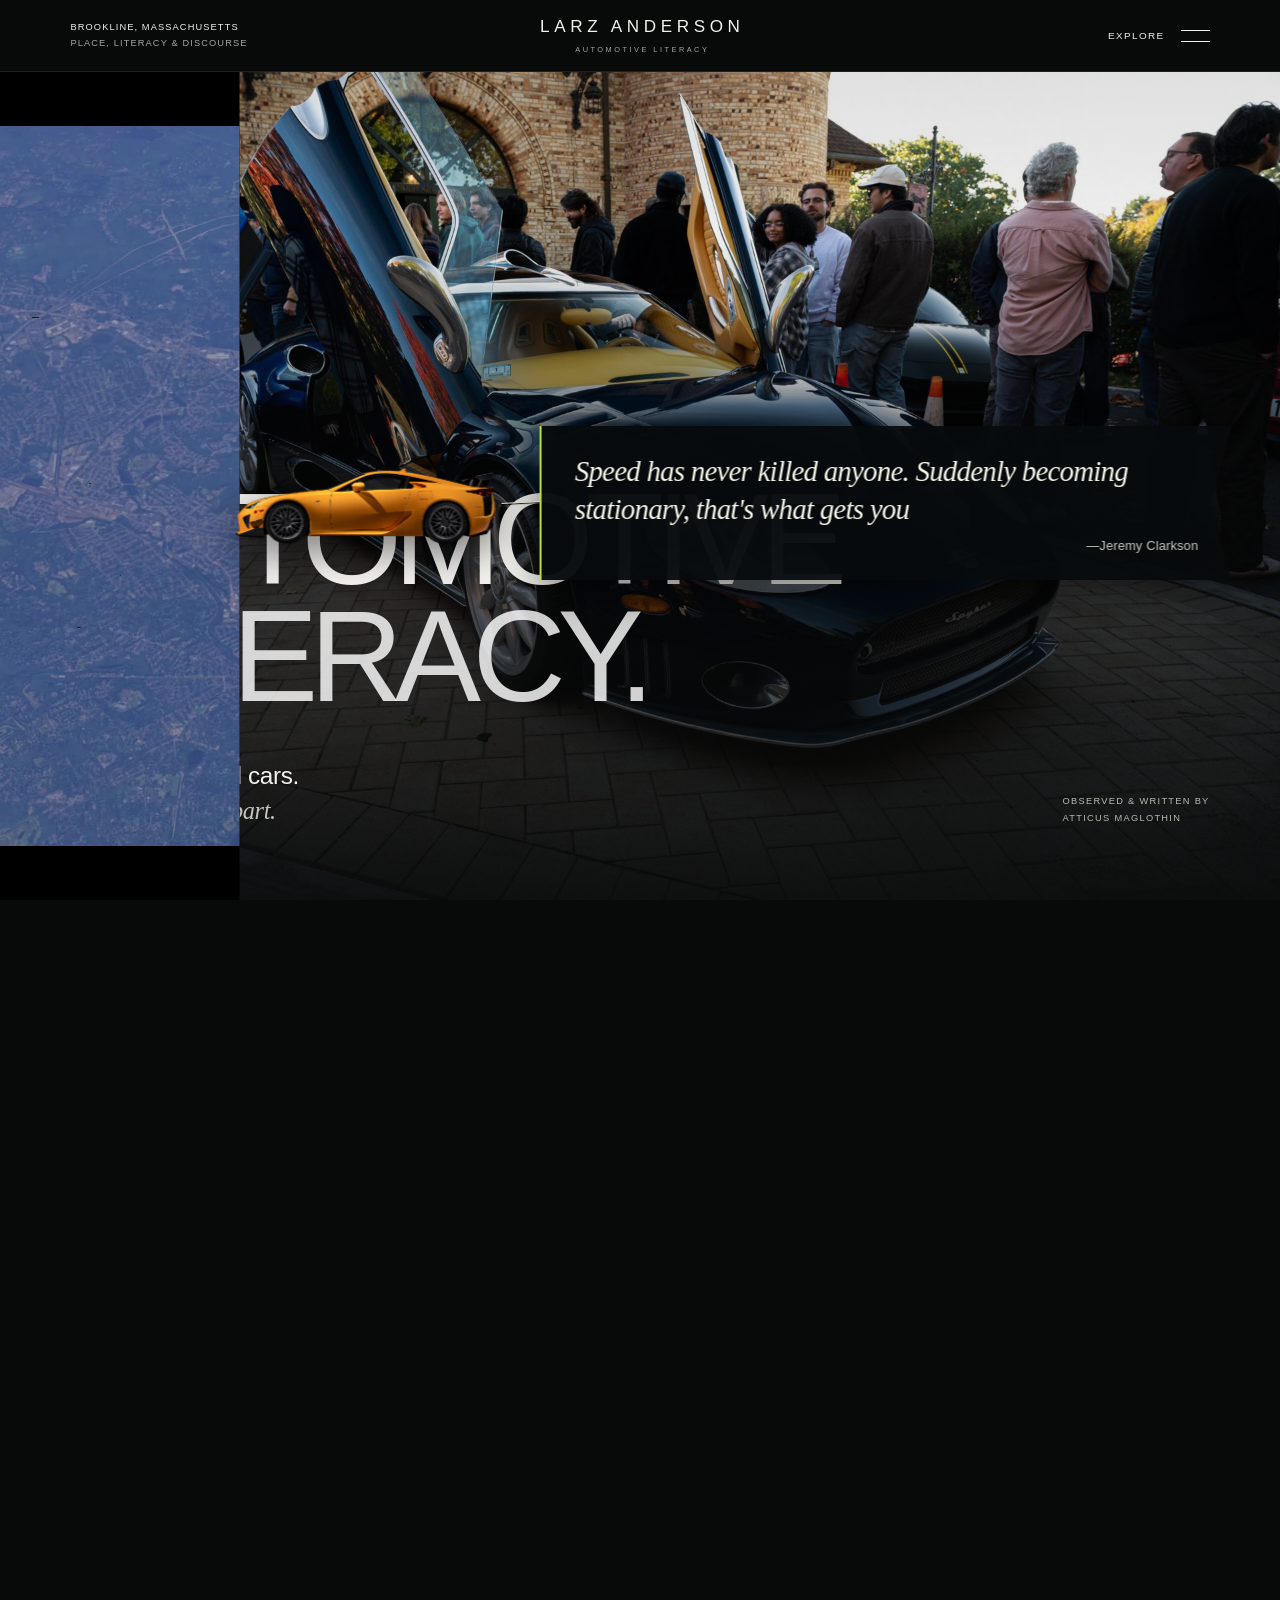
==== commit 66e40659: "Refine museum history, cultural value, and Countach wing analysis" ====
--- a/index.html
+++ b/index.html
@@ -32,12 +32,12 @@
  <section class="chapter" id="museum" aria-labelledby="museumHeading">
   <div class="section-wrap"><header class="chapter-heading"><h2 id="museumHeading" data-text-reveal>READING<br><em>HISTORY.</em></h2></header></div>
   <div class="cinema-wide"><figure class="project-photo "><button class="photo-open media-frame" data-reveal type="button" data-photo-view aria-haspopup="dialog" aria-label="Enlarge Ford GT · interpreting the rotating exhibition"><img src="assets/cars-coffee/gt40.jpg" alt="A white and blue Ford GT beside a blue Ferrari in the rotating exhibition." width="1920" height="1277" loading="lazy" decoding="async"></button><figcaption>Ford GT · interpreting the rotating exhibition<span>Atticus Maglothin</span></figcaption></figure></div>
-  <div class="section-wrap split-story"><div class="portrait-column"><figure class="project-photo portrait"><button class="photo-open media-frame" data-reveal type="button" data-photo-view aria-haspopup="dialog" aria-label="Enlarge The original collection · reading design and an old Massachusetts plate"><img src="assets/cars-coffee/collection.jpg" alt="An early automobile with brass lamps and a plate marked MASS 1919 in the basement collection." width="1277" height="1920" loading="lazy" decoding="async"></button><figcaption>The original collection · reading design and an old Massachusetts plate<span>Atticus Maglothin</span></figcaption></figure></div><div class="prose "><p>Downstairs, the original collection made earlier approaches to transportation available for close examination. My photograph shows an upright passenger compartment, brass lamps, and narrow wheels. Upstairs, the rotating exhibition offered a different set of shapes and proportions, including the low Ford GT and the angular white Lamborghini Countach. Moving between the floors allowed me to compare visible design choices rather than treat automotive development as a list of dates.</p><p>Preserving these cars keeps evidence of engineering, design, and use available to later visitors. Their value as museum objects does not depend on whether someone would choose them for transportation today. Nor does it require assuming that other people consider them worthless. The museum makes a particular case for their historical importance by maintaining them, displaying them together, and giving visitors opportunities to investigate their differences.</p><p>Written language also contributes to that reading. In my collection photograph, the old plate includes the abbreviation MASS and the year 1919. Those marks give a visitor something specific to interpret alongside the car's physical features; the plate's date alone does not establish the vehicle's model year. Across the Countach's windshield, the words European Motorsports add another reference beyond the manufacturer's identity. The lettering brings an automotive business name into the display. A visitor can read those words without already knowing the car's technical history, then use them as a starting point for questions.</p><p>This helps clarify what I mean by recognizing cars through their appearance. It involves connecting details such as a badge, body shape, or door design with a model and what I already know about it. Outside, groups gathering around the Pagani and Spykers made their significance visible in another way. Someone unfamiliar with those manufacturers could see that other visitors found the cars unusual, then listen or ask why. Written references, design details, and other people's responses offered different routes into understanding the same object.</p></div></div>
+  <div class="section-wrap split-story"><div class="portrait-column"><figure class="project-photo portrait"><button class="photo-open media-frame" data-reveal type="button" data-photo-view aria-haspopup="dialog" aria-label="Enlarge The original collection · reading design and an old Massachusetts plate"><img src="assets/cars-coffee/collection.jpg" alt="An early automobile with brass lamps and a plate marked MASS 1919 in the basement collection." width="1277" height="1920" loading="lazy" decoding="async"></button><figcaption>The original collection · reading design and an old Massachusetts plate<span>Atticus Maglothin</span></figcaption></figure></div><div class="prose "><p>Downstairs, the original collection made earlier approaches to transportation available for close examination. The early automobiles featured details such as brass lamps, tall passenger compartments, and narrow tires. Upstairs, the rotating exhibition offered a different set of shapes and proportions, including the low Ford GT and the angular white Lamborghini Countach. Moving between the floors allowed me to compare visible design choices rather than treat automotive development as a list of dates.</p><p>Preserving these cars keeps evidence of engineering, design, and use available to later visitors. Their value extends beyond their utility or rarity to the stories they carry about the people who designed, owned, and used them. Across the collection, changes in materials, proportions, and features offer ways to read changing expectations about comfort, speed, appearance, and status. A car becomes a vessel for cultural memory, preserving traces of what people valued and how they imagined their place in the world. Seen across time, these vehicles connect technological developments with changes in taste and everyday life. Their significance therefore extends beyond transportation: they give visitors something tangible through which to interpret the past. By maintaining and displaying them together, the museum keeps those stories available for new generations to examine, question, and discuss.</p><p>Written language also contributes to that reading. In my collection photograph, the old plate includes the abbreviation MASS and the year 1919. Those marks give a visitor something specific to interpret alongside the car's physical features; the plate's date alone does not establish the vehicle's model year. Across the Countach's windshield, the words European Motorsports add another reference beyond the manufacturer's identity. The lettering brings an automotive business name into the display. A visitor can read those words without already knowing the car's technical history, then use them as a starting point for questions.</p><p>This helps clarify what I mean by recognizing cars through their appearance. It involves connecting details such as a badge, body shape, or door design with a model and what I already know about it. Outside, groups gathering around the Pagani and Spykers made their significance visible in another way. Someone unfamiliar with those manufacturers could see that other visitors found the cars unusual, then listen or ask why. References, design details, and other people's responses offered different routes into understanding the same object.</p></div></div>
   <div class="section-wrap offset-gallery"><figure class="project-photo wide-car"><button class="photo-open media-frame" data-reveal type="button" data-photo-view aria-haspopup="dialog" aria-label="Enlarge Lamborghini Countach"><img src="assets/cars-coffee/countach.jpg" alt="A white Lamborghini Countach with a rear wing and European Motorsports windshield lettering inside the museum." width="1920" height="1200" loading="lazy" decoding="async"></button><figcaption>Lamborghini Countach · a rear wing and European Motorsports windshield lettering<span>Atticus Maglothin</span></figcaption></figure><p class="image-note">Preserved objects.<br><em>New interpretations.</em></p></div>
  </section>
  <section class="chapter chapter-tonal" id="analysis" aria-labelledby="analysisHeading"><div class="section-wrap">
   <header class="chapter-heading"><h2 id="analysisHeading" data-text-reveal>A SHARED<br><em>LANGUAGE.</em></h2></header>
-  <div class="split-story discourse-story"><div class="prose "><p>Huayra, MC20, 720S, and SLR can sound like unrelated names and codes to someone new to the setting. They refer here to models made by Pagani, Maserati, McLaren, and Mercedes-Benz with McLaren. Enthusiasts can use those short references without repeating each manufacturer's full name. That shorthand makes conversation efficient among people who share the background, but a newcomer may need the reference explained before the discussion becomes accessible.</p><p>There is a difference between recognizing that vocabulary and using it to explain something. A rear wing, for example, is the raised structure across the back of a car, commonly associated with controlling airflow. Knowing the term allows someone to name the part. Knowing its history on a particular model allows them to contribute more. During a conversation about the Countach, another visitor mentioned that he had not realized they could have wings. I shared the background I knew about wings being fitted separately from the production line. A visible feature became the subject of an exchange because we brought different knowledge to it.</p><p>My background knowledge became socially useful at that moment. It gave me something relevant to offer a person I did not know, while his uncertainty gave the conversation a direction. The exchange fits Gee's account of Discourse because participation involved connecting an object, an explanation, and another person's interest. Remembering a fact alone would not have created that interaction. Using it in response to what someone else noticed did.</p><p>Tony Mirabelli examines this relationship between words and situations in <cite>Learning to Serve: The Language and Literacy of Food Service Workers</cite>. Studying restaurant workers, he shows that reading a menu involves knowing how dishes are prepared and how to respond to particular customers. Familiarity with the words on the page is only part of the work. The museum is a different setting, but his analysis helps explain why automotive literacy also extends beyond jargon. Explaining a wing to an unfamiliar visitor requires choosing the background that makes the detail meaningful to that person.</p><p>A tourist who cannot identify the MC20 is therefore unfamiliar with one set of references, rather than without literacy. They may bring knowledge of photography, design, history, or another language that changes what they notice. A question can make room for that knowledge and invite an enthusiast to explain their own. The Countach conversation shows how unequal familiarity can support an exchange. It can also become a barrier if experienced visitors assume everyone already understands their shorthand. Access to the cars does not automatically provide access to every conversation around them.</p></div><figure class="project-photo "><button class="photo-open media-frame" data-reveal type="button" data-photo-view aria-haspopup="dialog" aria-label="Enlarge Pagani Huayra · recognition and attention"><img src="assets/cars-coffee/pagani.jpg" alt="The side and front wheel of a blue Pagani Huayra, with visitors gathered behind it." width="1920" height="1277" loading="lazy" decoding="async"></button><figcaption>Pagani Huayra · recognition and attention<span>Atticus Maglothin</span></figcaption></figure></div>
+  <div class="split-story discourse-story"><div class="prose "><p>Huayra, MC20, 720S, and SLR can sound like unrelated names and codes to someone new to the setting. They refer here to models made by Pagani, Maserati, McLaren, and Mercedes-Benz with McLaren. Enthusiasts can use those short references without repeating each manufacturer's full name. That shorthand makes conversation efficient among people who share the background, but a newcomer may need the reference explained before the discussion becomes accessible.</p><p>There is a difference between recognizing that vocabulary and using it to explain something. A wing, for example, might appear to someone unfamiliar with a car's history to be an aerodynamic device or simply a design element. On the Countach, however, that feature also carries a story about customer demand and vehicle approval. Wings were fitted separately after cars left the production line, allowing Lamborghini to offer the addition without putting the changed specification through a new approval process. Knowing that background gives someone more to contribute than identifying the part or describing its appearance. During a conversation about the Countach, another visitor mentioned that he had not realized they could have wings. I shared the background I knew about their separate installation. What looked like a design detail became an opening into the car's production history and a conversation between people with different knowledge.</p><p>My background knowledge became socially useful at that moment. It gave me something relevant to offer a person I did not know, while his uncertainty gave the conversation a direction. The exchange fits Gee's account of Discourse because participation involved connecting an object, an explanation, and another person's interest. Remembering a fact alone would not have created that interaction. Using it in response to what someone else noticed did.</p><p>Tony Mirabelli examines this relationship between words and situations in <cite>Learning to Serve: The Language and Literacy of Food Service Workers</cite>. Studying restaurant workers, he shows that reading a menu involves knowing how dishes are prepared and how to respond to particular customers. Familiarity with the words on the page is only part of the work. The museum is a different setting, but his analysis helps explain why automotive literacy also extends beyond jargon. Explaining a wing to an unfamiliar visitor requires choosing the background that makes the detail meaningful to that person.</p><p>A tourist who cannot identify the MC20 is therefore unfamiliar with one set of references, rather than without literacy. They may bring knowledge of photography, design, history, or another language that changes what they notice. A question can make room for that knowledge and invite an enthusiast to explain their own. The Countach conversation shows how unequal familiarity can support an exchange. It can also become a barrier if experienced visitors assume everyone already understands their shorthand. Access to the cars does not automatically provide access to every conversation around them.</p></div><figure class="project-photo "><button class="photo-open media-frame" data-reveal type="button" data-photo-view aria-haspopup="dialog" aria-label="Enlarge Pagani Huayra · recognition and attention"><img src="assets/cars-coffee/pagani.jpg" alt="The side and front wheel of a blue Pagani Huayra, with visitors gathered behind it." width="1920" height="1277" loading="lazy" decoding="async"></button><figcaption>Pagani Huayra · recognition and attention<span>Atticus Maglothin</span></figcaption></figure></div>
   <div class="split-story story-gap"><figure class="project-photo "><button class="photo-open media-frame" data-reveal type="button" data-photo-view aria-haspopup="dialog" aria-label="Enlarge Lamborghini Revuelto · visual literacy"><img src="assets/cars-coffee/revuelto.jpg" alt="The bronze wheel, orange brake caliper and sculpted bodywork of a Lamborghini Revuelto." width="1920" height="1277" loading="lazy" decoding="async"></button><figcaption>Lamborghini Revuelto · visual literacy<span>Atticus Maglothin</span></figcaption></figure><div><h3 data-text-reveal>The Knowledge<br>of Ownership</h3><div class="prose "><p>The conversations I overheard moved beyond model names into the practical experience of ownership. People discussed whether they would risk taking especially rare cars out and how owners avoided scratches when driving in Boston. These questions brought the cars into a familiar environment of streets, parking, and possible damage. Admiring the design and deciding whether to drive it through the city required different kinds of knowledge.</p><p>The Montana plates drew my attention for a similar reason. After recognizing one, I began looking for others. I already associated Montana registration with efforts to reduce the tax costs of owning expensive cars, so the plate meant more to me than the name of a distant state. Among the rarest and most expensive cars I looked at, most seemed to carry Montana plates. That was an impression from the vehicles I checked, rather than a systematic count, and a plate alone could not establish why an individual owner registered there.</p><p>My prior knowledge changed what I looked for and how I interpreted what I found. Someone without that background might read Montana simply as evidence of a car's connection to another state. I read it as a possible clue about the financial administration behind the display. Mirabelli's attention to language in context helps explain the difference: the same written reference can lead to different understandings depending on the knowledge a reader brings. At the museum, a small piece of literal text opened a question about ownership that the car's appearance could not answer.</p></div></div></div>
   <div class="detail-gallery detail-gallery-single"><figure class="project-photo "><button class="photo-open media-frame" data-reveal type="button" data-photo-view aria-haspopup="dialog" aria-label="Enlarge Pagani Huayra · interpreting engineering"><img src="assets/cars-coffee/pagani-detail.jpg" alt="Exposed structure and mechanical details under the open bodywork of a Pagani Huayra." width="1920" height="1277" loading="lazy" decoding="async"></button><figcaption>Pagani Huayra · interpreting engineering<span>Atticus Maglothin</span></figcaption></figure></div>
  </div></section>
